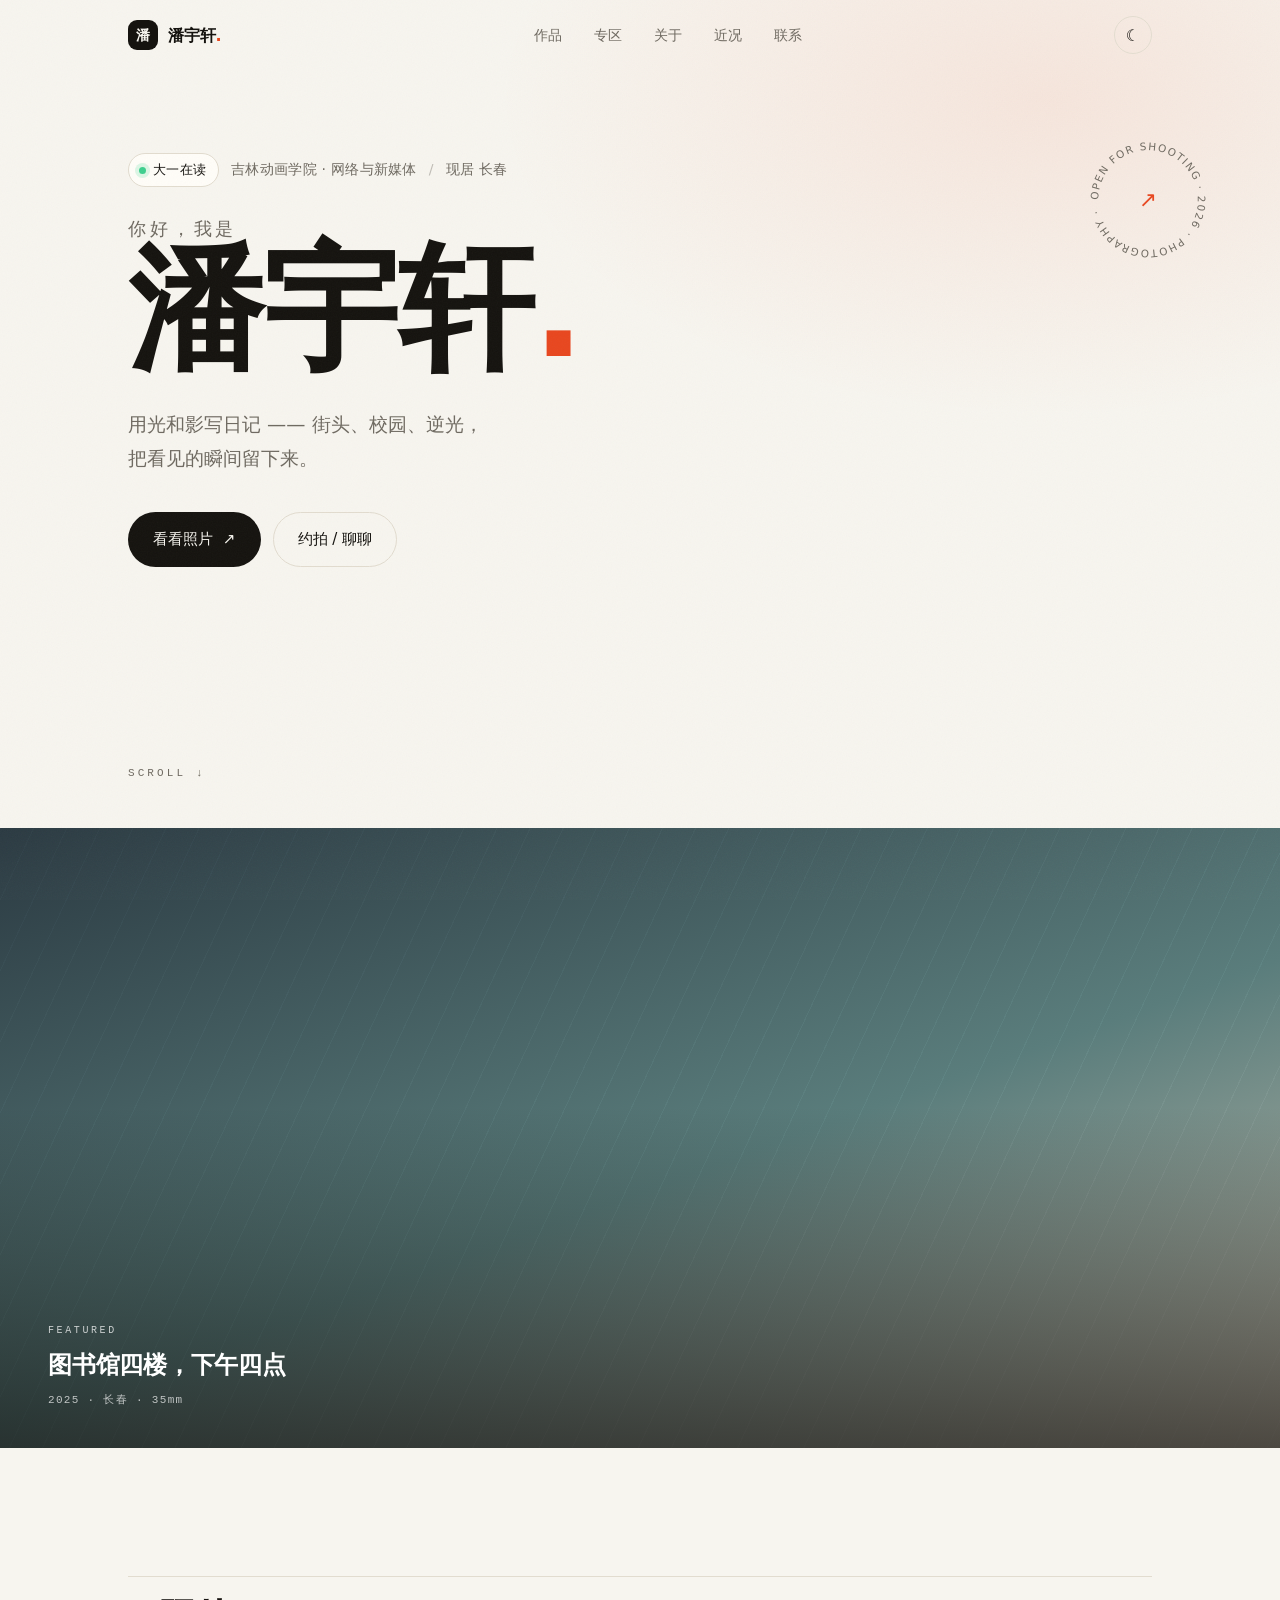
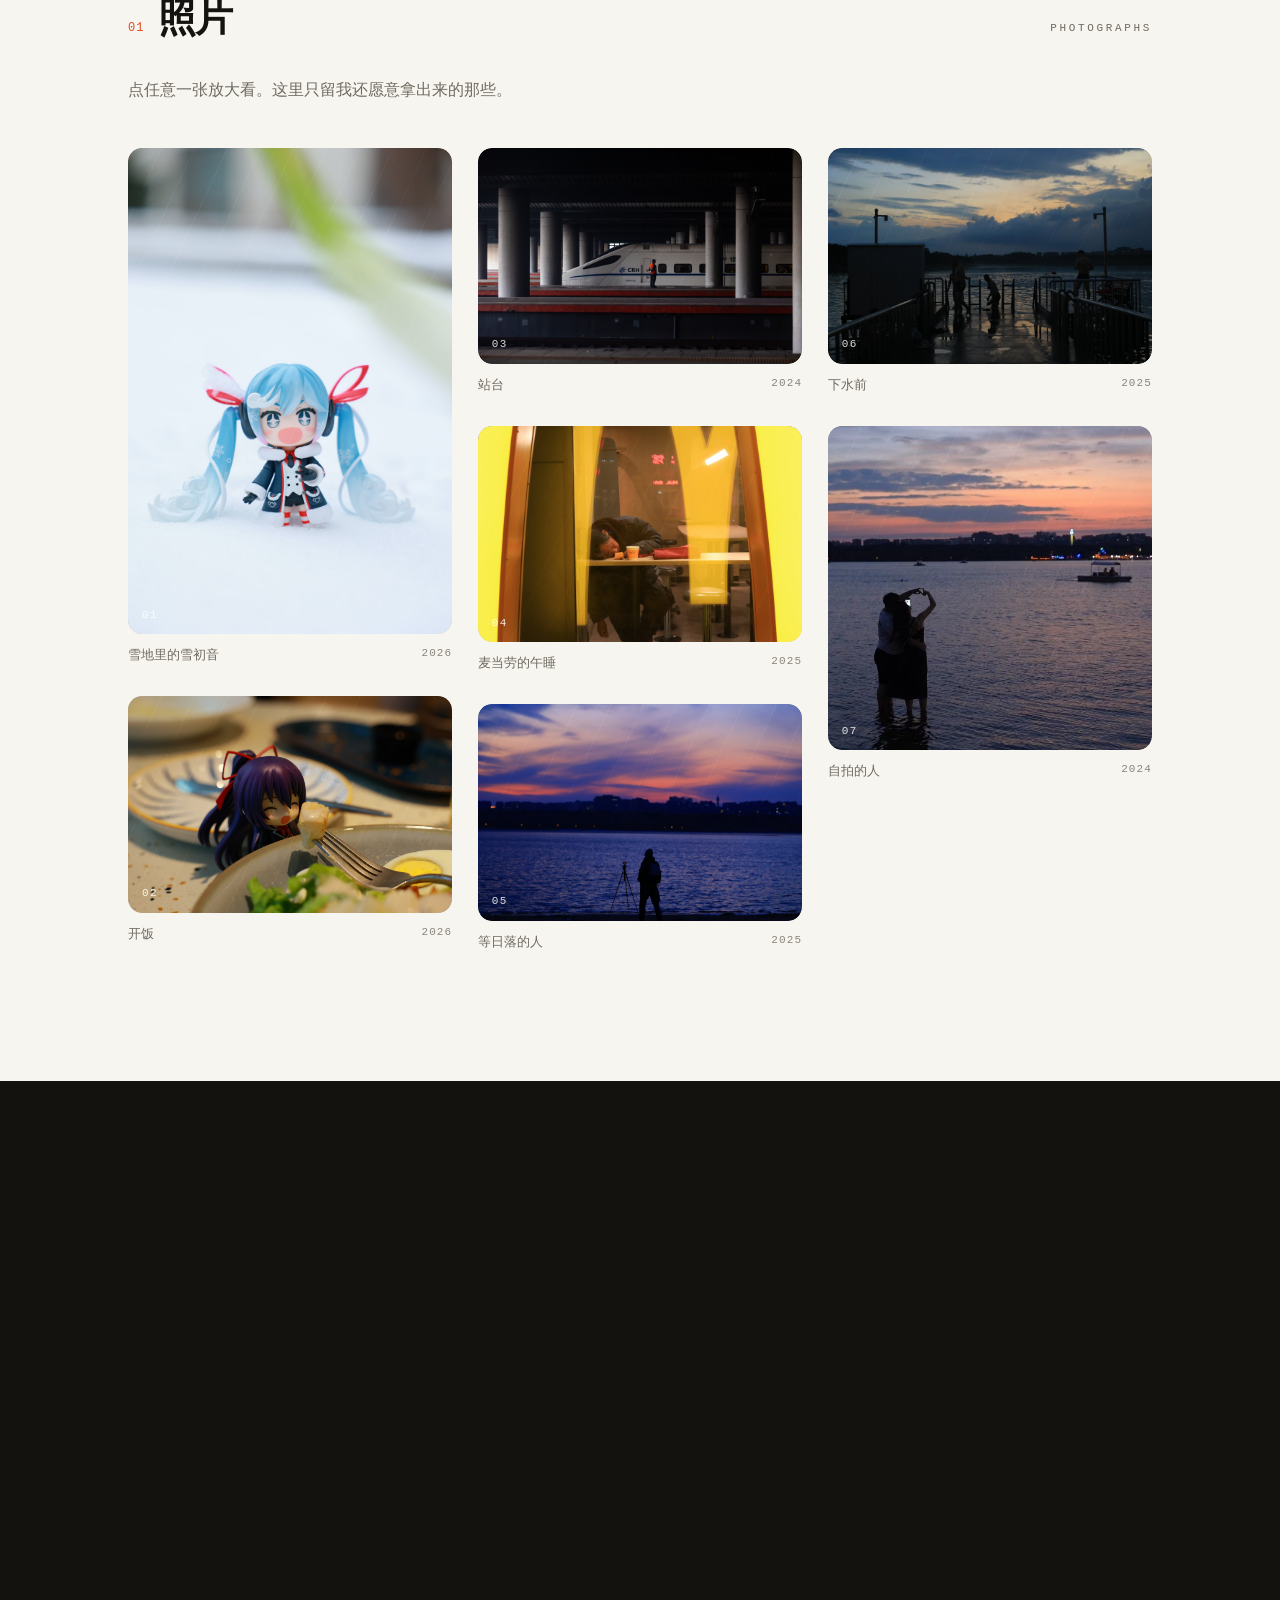
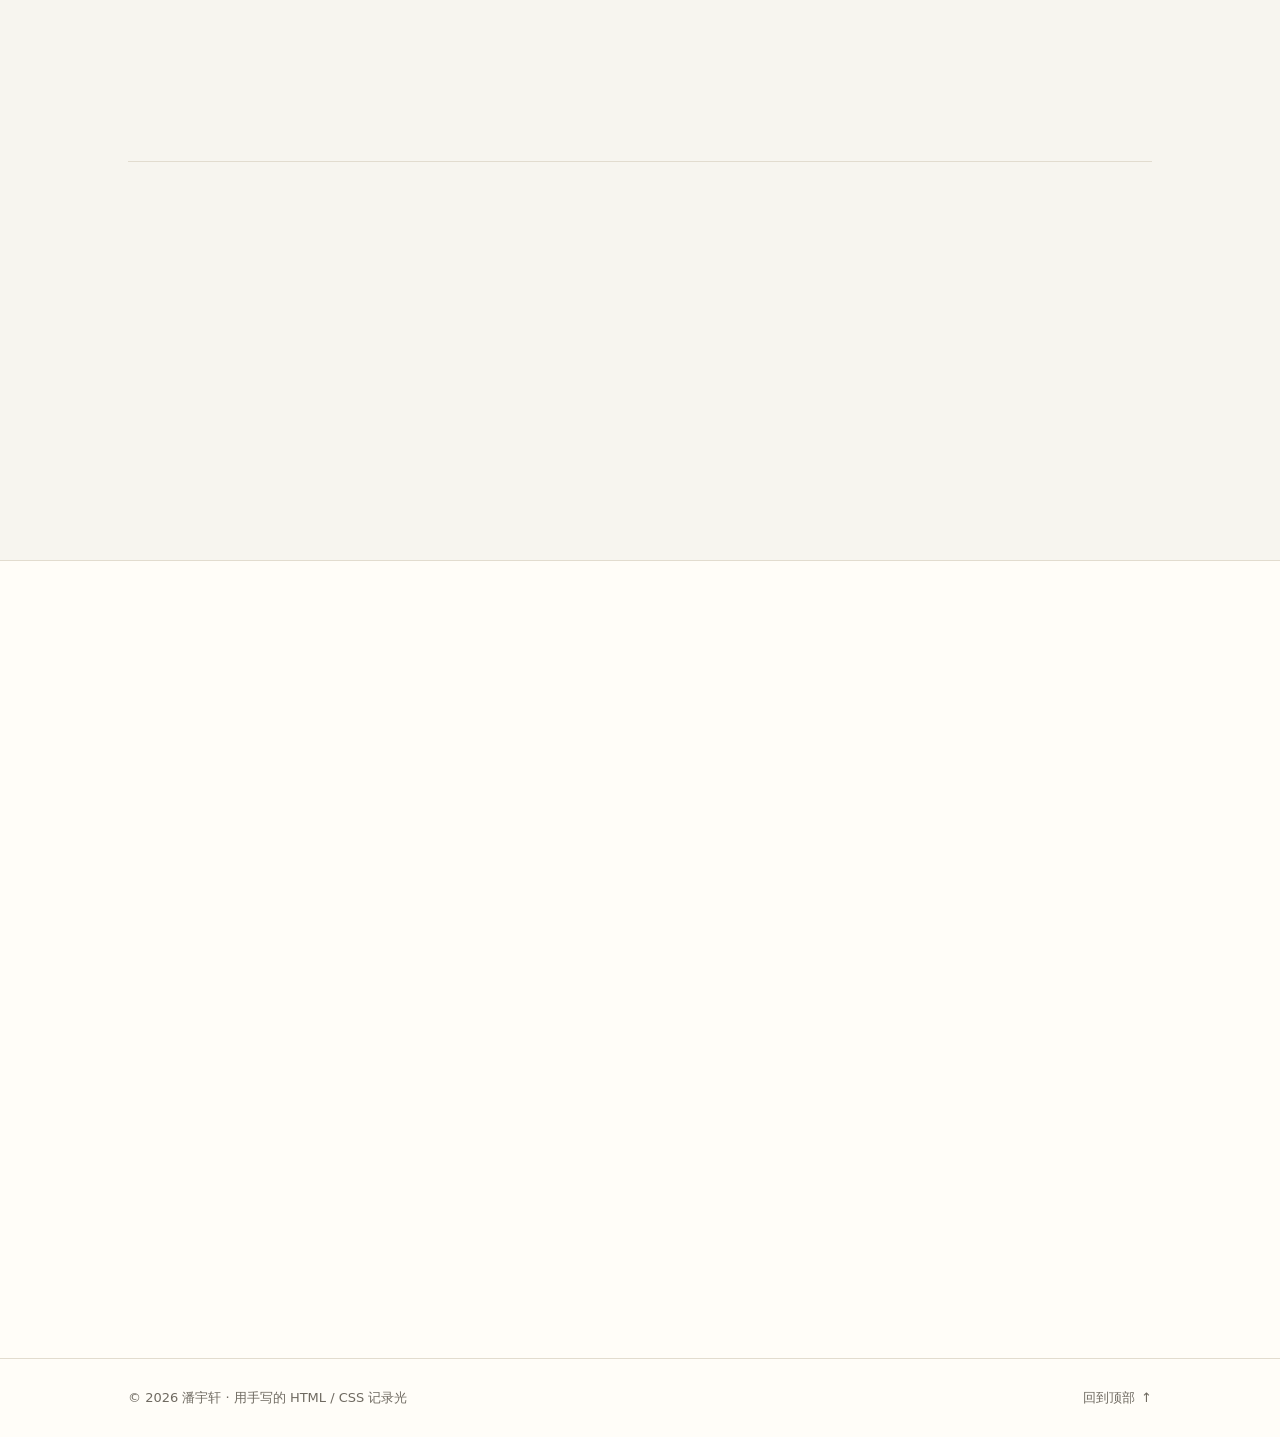
==== index.html @ 139bfb60 "Add files via upload" ====
<!DOCTYPE html>
<!--
  ══════════════════════════════════════════════════════════
   潘宇轩 · 摄影作品集
   改文字搜 ✏️；换照片看 assets/README.md 的说明。
   旧版个人主页备份在 index-v1.html，随时可以换回去。
  ══════════════════════════════════════════════════════════
-->
<html lang="zh-CN" class="no-js" data-theme="light">
<head>
  <meta charset="UTF-8" />
  <meta name="viewport" content="width=device-width, initial-scale=1.0" />

  <!-- ✏️ 1：浏览器标签上的标题 + 搜索/分享时显示的简介 -->
  <title>潘宇轩 · 摄影作品集</title>
  <meta name="description" content="潘宇轩，吉林动画学院网络与新媒体专业。喜欢在普通的地方找不普通的光，这是我的摄影作品集。" />

  <meta property="og:title" content="潘宇轩 · 摄影作品集" />
  <meta property="og:type" content="website" />
  <!-- <meta property="og:image" content="assets/photos/featured.jpg" /> -->

  <meta name="theme-color" content="#f7f5ef" />
  <link rel="icon" type="image/svg+xml" href="favicon.svg" />
  <link rel="stylesheet" href="styles.css" />

  <script>
    (function () {
      document.documentElement.classList.remove('no-js');
      document.documentElement.classList.add('js');
      try {
        var saved = localStorage.getItem('theme');
        if (saved) document.documentElement.dataset.theme = saved;
        else if (window.matchMedia('(prefers-color-scheme: dark)').matches)
          document.documentElement.dataset.theme = 'dark';
      } catch (e) {}
    })();
  </script>
</head>

<body>
  <a class="skip-link" href="#main">跳到主要内容</a>

  <!-- ══════════════ 导航 ══════════════ -->
  <header class="nav" id="nav">
    <div class="nav__inner">
      <a class="logo" href="#top" aria-label="回到顶部">
        <span class="logo__mark">潘</span>
        <span class="logo__text">潘宇轩<span class="logo__dot">.</span></span>
      </a>

      <nav class="nav__links" id="navLinks" aria-label="主导航">
        <a href="#works">作品</a>
        <a href="#zone">专区</a>
        <a href="#about">关于</a>
        <a href="#now">近况</a>
        <a href="#contact">联系</a>
      </nav>

      <div class="nav__actions">
        <button class="icon-btn" id="themeBtn" type="button" aria-label="切换深浅色模式" title="切换深浅色">
          <span id="themeIcon" aria-hidden="true">☾</span>
        </button>
        <button class="icon-btn menu-btn" id="menuBtn" type="button"
                aria-label="打开菜单" aria-expanded="false" aria-controls="navLinks">
          <span class="menu-btn__bars" aria-hidden="true"><i></i><i></i></span>
        </button>
      </div>
    </div>
  </header>

  <main id="main">
    <!-- ══════════════ 首屏 ══════════════ -->
    <section class="hero" id="top">
      <div class="wrap">
        <p class="hero__meta reveal">
          <span class="pill"><i class="pill__dot"></i>大一在读</span>
          <span>吉林动画学院 · 网络与新媒体</span>
          <span class="sep" aria-hidden="true">/</span>
          <span>现居 长春</span>
        </p>

        <h1 class="hero__title reveal">
          <span class="hero__hello">你好，我是</span>
          <span class="hero__name">潘宇轩<span class="dot">.</span></span>
        </h1>

        <!-- ✏️ 2：一句话说清你在拍什么 -->
        <p class="hero__tag reveal">
          用光和影写日记 —— 街头、校园、逆光，<br class="only-wide" />
          把看见的瞬间留下来。
        </p>

        <div class="hero__actions reveal">
          <a class="btn btn--solid" href="#works">看看照片 <span class="btn__arrow" aria-hidden="true">↗</span></a>
          <a class="btn btn--ghost" href="#contact">约拍 / 聊聊</a>
        </div>
      </div>

      <div class="hero__badge" aria-hidden="true">
        <svg viewBox="0 0 120 120" class="badge__svg">
          <defs>
            <path id="badgePath" d="M60,60 m-44,0 a44,44 0 1,1 88,0 a44,44 0 1,1 -88,0" />
          </defs>
          <text>
            <textPath href="#badgePath" startOffset="0">
              OPEN FOR SHOOTING · 2026 · PHOTOGRAPHY ·
            </textPath>
          </text>
        </svg>
        <span class="badge__center">↗</span>
      </div>

      <div class="wrap">
        <p class="hero__scroll" aria-hidden="true">SCROLL <span>↓</span></p>
      </div>
    </section>

    <!-- ══════════════ 大图 ══════════════ -->
    <figure class="featured reveal">
      <div class="ph ph--1 featured__img">
        <!-- ✏️ 3：换成你最想放大的那张照片
        <img src="assets/photos/featured.jpg" alt="图书馆四楼，下午四点" />
        -->
      </div>
      <figcaption class="featured__cap">
        <span class="featured__tag">FEATURED</span>
        <span class="featured__title">图书馆四楼，下午四点</span>
        <span class="featured__meta">2025 · 长春 · 35mm</span>
      </figcaption>
    </figure>

    <!-- ══════════════ 01 照片 ══════════════ -->
    <section class="section" id="works">
      <div class="wrap">
        <div class="section__head reveal">
          <span class="section__num">01</span>
          <h2 class="section__title">照片</h2>
          <span class="section__en" aria-hidden="true">Photographs</span>
        </div>

        <p class="section__lede reveal">
          点任意一张放大看。这里只留我还愿意拿出来的那些。
        </p>

        <!-- ✏️ 4：每张照片对应一个 <figure>。
             换真图：把图片放进 assets/photos/，取消卡片里 <img> 的注释。
             顺序可以随便调，编号自己改成 01、02… 就行。 -->
        <div class="gallery">
          <figure class="shot reveal">
            <button class="shot__btn" type="button" data-photo
                    data-caption="雪地里的雪初音 · 长春" aria-label="放大查看：雪地里的雪初音">
              <span class="ph shot__img ph--2" style="aspect-ratio: 2 / 3">
                <img src="assets/photos/01.jpg" alt="雪地里的雪初音手办" />
                <span class="shot__idx">01</span>
              </span>
            </button>
            <figcaption class="shot__cap"><span>雪地里的雪初音</span><span>2026</span></figcaption>
          </figure>

          <figure class="shot reveal">
            <button class="shot__btn" type="button" data-photo
                    data-caption="开饭 · 长春" aria-label="放大查看：开饭">
              <span class="ph shot__img ph--wide ph--3">
                <img src="assets/photos/02.jpg" alt="手办和叉子上的食物" />
                <span class="shot__idx">02</span>
              </span>
            </button>
            <figcaption class="shot__cap"><span>开饭</span><span>2026</span></figcaption>
          </figure>

          <figure class="shot reveal">
            <button class="shot__btn" type="button" data-photo
                    data-caption="站台 · 2024" aria-label="放大查看：站台">
              <span class="ph shot__img ph--wide ph--4">
                <img src="assets/photos/03.jpg" alt="高铁站台上的工作人员" />
                <span class="shot__idx">03</span>
              </span>
            </button>
            <figcaption class="shot__cap"><span>站台</span><span>2024</span></figcaption>
          </figure>

          <figure class="shot reveal">
            <button class="shot__btn" type="button" data-photo
                    data-caption="麦当劳的午睡 · 2025" aria-label="放大查看：麦当劳的午睡">
              <span class="ph shot__img ph--wide ph--5">
                <img src="assets/photos/04.jpg" alt="麦当劳里趴在桌上睡着的人" />
                <span class="shot__idx">04</span>
              </span>
            </button>
            <figcaption class="shot__cap"><span>麦当劳的午睡</span><span>2025</span></figcaption>
          </figure>

          <figure class="shot reveal">
            <button class="shot__btn" type="button" data-photo
                    data-caption="等日落的人 · 2025" aria-label="放大查看：等日落的人">
              <span class="ph shot__img ph--wide ph--6">
                <img src="assets/photos/05.jpg" alt="湖边架着三脚架等日落的人" />
                <span class="shot__idx">05</span>
              </span>
            </button>
            <figcaption class="shot__cap"><span>等日落的人</span><span>2025</span></figcaption>
          </figure>

          <figure class="shot reveal">
            <button class="shot__btn" type="button" data-photo
                    data-caption="下水前 · 2025" aria-label="放大查看：下水前">
              <span class="ph shot__img ph--wide ph--7">
                <img src="assets/photos/06.jpg" alt="黄昏时分湖边码头和游泳的人" />
                <span class="shot__idx">06</span>
              </span>
            </button>
            <figcaption class="shot__cap"><span>下水前</span><span>2025</span></figcaption>
          </figure>

          <figure class="shot reveal">
            <button class="shot__btn" type="button" data-photo
                    data-caption="自拍的人 · 2024" aria-label="放大查看：自拍的人">
              <span class="ph shot__img ph--square ph--8">
                <img src="assets/photos/07.jpg" alt="黄昏湖边举着手机自拍的情侣" />
                <span class="shot__idx">07</span>
              </span>
            </button>
            <figcaption class="shot__cap"><span>自拍的人</span><span>2024</span></figcaption>
          </figure>
        </div>
      </div>
    </section>

    <!-- ══════════════ 02 专区 · 手办摄影 ══════════════ -->
    <section class="section zone" id="zone">
      <div class="wrap">
        <p class="zone__label reveal">02 · Special · 手办摄影</p>

        <!-- ✏️ 专区名字，想改就改 -->
        <h2 class="zone__title reveal">小人的日常</h2>

        <p class="zone__intro reveal">
          把盒子里的小人放进真实的世界 —— 雪地、餐桌、窗台。它们不讲话，
          但摆好位置，故事就出来了。
        </p>

        <div class="zone__meta reveal">
          <span class="zone__count">2 张 · 2025—2026 · 持续更新</span>
          <a class="zone__more" href="#" data-placeholder>看全部 <i aria-hidden="true">↗</i></a>
        </div>

        <div class="zone__strip">
          <figure class="zone__item reveal">
            <button class="shot__btn" type="button" data-photo
                    data-caption="雪地里的雪初音 · 长春" aria-label="放大查看：雪地里的雪初音">
              <span class="ph ph--2">
                <img src="assets/photos/01.jpg" alt="雪地里的雪初音手办" />
              </span>
            </button>
            <figcaption class="zone__cap"><span>雪地里的雪初音</span><span>2026</span></figcaption>
          </figure>

          <figure class="zone__item reveal">
            <button class="shot__btn" type="button" data-photo
                    data-caption="开饭 · 长春" aria-label="放大查看：开饭">
              <span class="ph ph--10">
                <img src="assets/photos/02.jpg" alt="手办和叉子上的食物" />
              </span>
            </button>
            <figcaption class="zone__cap"><span>开饭</span><span>2026</span></figcaption>
          </figure>

          <figure class="zone__item reveal">
            <div class="zone__tile">
              <span>更多照片<br />陆续补上</span>
            </div>
          </figure>
        </div>
      </div>
    </section>

    <!-- ══════════════ 03 关于 ══════════════ -->
    <section class="section" id="about">
      <div class="wrap">
        <div class="section__head reveal">
          <span class="section__num">03</span>
          <h2 class="section__title">关于</h2>
          <span class="section__en" aria-hidden="true">About</span>
        </div>

        <div class="about">
          <div class="about__text reveal">
            <!-- ✏️ 5：换成你自己的故事，越具体越好 -->
            <p class="lead">
              我是潘宇轩，吉林动画学院网络与新媒体专业的大一学生。喜欢摄影，喜欢在普通的地方找不普通的光。
            </p>
            <p>
              拍照是从手机开始的。拍得多了才发现，决定一张照片好不好的，
              往往不是设备，而是你有没有在那一刻真的看进去。
            </p>
            <p>
              现在出门基本都带着相机，一周至少拍三次。比起「好看」，
              我更在意一张照片有没有让人停下来的理由。
            </p>
            <p class="about__sign">—— 欢迎约拍，或者单纯来聊摄影 📷</p>
          </div>

          <aside class="about__card reveal">
            <!-- ✏️ 6：换成你的照片（放一张自拍或工作照）
            <img class="portrait" src="assets/photos/me.jpg" alt="潘宇轩" />
            -->
            <div class="portrait__ph" aria-hidden="true">
              <span>你的照片<br /><small>assets/photos/me.jpg</small></span>
            </div>

            <dl class="facts">
              <div><dt>学校</dt><dd>吉林动画学院</dd></div>
              <div><dt>专业</dt><dd>网络与新媒体</dd></div>
              <div><dt>常拍</dt><dd>街头 · 校园 · 人像</dd></div>
              <div><dt>设备</dt><dd>手机 + 一台旧相机</dd></div>
              <div><dt>后期</dt><dd>Lightroom · Snapseed</dd></div>
              <div><dt>在找</dt><dd>拍摄机会 / 约拍</dd></div>
            </dl>
          </aside>
        </div>
      </div>
    </section>

    <!-- ══════════════ 04 近况 ══════════════ -->
    <section class="section" id="now">
      <div class="wrap">
        <div class="section__head reveal">
          <span class="section__num">04</span>
          <h2 class="section__title">最近在做什么</h2>
          <span class="section__en" aria-hidden="true">Now</span>
        </div>

        <!-- ✏️ 7：有进展就回来更新 -->
        <ul class="now">
          <li class="now__row reveal">
            <span class="now__k">在拍</span>
            <p class="now__v">校园系列《切片》，每周至少拍 50 张，最后只留 3 张。</p>
            <span class="now__tag">进行中</span>
          </li>
          <li class="now__row reveal">
            <span class="now__k">在学</span>
            <p class="now__v">手动曝光和 Lightroom 调色，想让照片有一点自己的味道。</p>
            <span class="now__tag">进行中</span>
          </li>
          <li class="now__row reveal">
            <span class="now__k">在找</span>
            <p class="now__v">能带着相机的实习，或者校内外的拍摄机会。</p>
            <span class="now__tag now__tag--hot">开放</span>
          </li>
        </ul>
      </div>
    </section>

    <!-- ══════════════ 05 联系 ══════════════ -->
    <section class="section section--contact" id="contact">
      <div class="wrap">
        <div class="section__head reveal">
          <span class="section__num">05</span>
          <h2 class="section__title">联系</h2>
          <span class="section__en" aria-hidden="true">Contact</span>
        </div>

        <h2 class="contact__title reveal">
          想约拍、想合作，<br />或者只是想聊摄影<span class="dot">.</span>
        </h2>

        <p class="contact__lede reveal">
          都欢迎。也可以直接把你的照片发我看看。
        </p>

        <!-- ✏️ 8：主联系方式。有邮箱的话，把下面换成
             <div class="contact__mail"><a class="mail" href="mailto:你的邮箱">你的邮箱</a></div> -->
        <div class="contact__mail reveal">
          <a class="mail" href="https://space.bilibili.com/3744999361481427"
             target="_blank" rel="noopener">在 B站 私信我 <span aria-hidden="true">↗</span></a>
        </div>

        <!-- ✏️ 8b：把 href 换成你的主页链接，然后把 data-placeholder 删掉 -->
        <ul class="socials reveal">
          <!-- 抖音没有能直接跳转的公开链接，做成「点一下复制抖音号」 -->
          <li><a href="#" data-copy="43476297758" role="button" aria-label="复制抖音号 43476297758">抖音 <span class="socials__num">43476297758</span> <i aria-hidden="true">⧉</i></a></li>
          <li><a href="https://weibo.com/u/7673393681" target="_blank" rel="noopener">微博 <i aria-hidden="true">↗</i></a></li>
        </ul>
      </div>
    </section>
  </main>

  <footer class="footer">
    <div class="wrap footer__inner">
      <p>© <span id="year">2026</span> 潘宇轩 · 用手写的 HTML / CSS 记录光</p>
      <a href="#top" class="footer__top">回到顶部 <span aria-hidden="true">↑</span></a>
    </div>
  </footer>

  <!-- ══════════════ 看大图 ══════════════ -->
  <div class="lightbox" id="lightbox" role="dialog" aria-modal="true" aria-label="照片大图" hidden>
    <button class="lb__close" id="lbClose" type="button" aria-label="关闭">✕</button>
    <button class="lb__nav lb__nav--prev" id="lbPrev" type="button" aria-label="上一张">←</button>
    <figure class="lb__figure">
      <img class="lb__img" id="lbImg" alt="" hidden />
      <div class="ph lb__ph" id="lbPh" aria-hidden="true"></div>
      <figcaption class="lb__cap" id="lbCap"></figcaption>
      <span class="lb__count" id="lbCount"></span>
    </figure>
    <button class="lb__nav lb__nav--next" id="lbNext" type="button" aria-label="下一张">→</button>
  </div>

  <div class="toast" id="toast" role="status" aria-live="polite"></div>

  <script src="script.js"></script>
</body>
</html>
---- styles.css ----
/* ═══════════════════════════════════════════════════════════
   林知夏 · 个人主页样式
   ───────────────────────────────────────────────────────────
   想换配色？只看最上面的「1. 颜色变量」就行，改几个色值即可，
   下面所有地方都会自动跟着变。
   ═══════════════════════════════════════════════════════════ */

/* ───────────── 1. 颜色变量 ───────────── */
:root {
  color-scheme: light;

  --bg: #f7f5ef;          /* 页面底色（米白纸感） */
  --surface: #fffdf8;     /* 卡片底色 */
  --ink: #15130f;         /* 主要文字（近黑） */
  --muted: #6f6a61;       /* 次要文字（灰） */
  --line: #e2dccf;        /* 分隔线 */
  --accent: #e8471f;      /* 强调色（朱红），想换风格改这一个 */
  --accent-soft: #fbe6df;
  --bg-glass: rgba(247, 245, 239, 0.82);  /* 导航栏毛玻璃底色 */

  --radius: 18px;
  --radius-sm: 12px;
  --wrap: 1120px;
  --pad: clamp(20px, 5vw, 48px);

  --font-sans: "PingFang SC", "Hiragino Sans GB", "Microsoft YaHei",
    system-ui, -apple-system, "Segoe UI", Roboto, sans-serif;
  --font-mono: "SF Mono", "JetBrains Mono", Menlo, Consolas, monospace;

  --ease: cubic-bezier(0.22, 0.75, 0.2, 1);

  --nav-h: 72px;
}

/* 深色模式（点右上角的小月亮切换） */
[data-theme="dark"] {
  color-scheme: dark;

  --bg: #100f0d;
  --surface: #191713;
  --ink: #f3efe7;
  --muted: #9c958a;
  --line: #2c2922;
  --accent: #ff6a42;
  --accent-soft: #33201a;
  --bg-glass: rgba(16, 15, 13, 0.82);
}

/* ───────────── 2. 基础重置 ───────────── */
*,
*::before,
*::after {
  box-sizing: border-box;
}

html {
  scroll-behavior: smooth;
  scroll-padding-top: calc(var(--nav-h) + 16px);
  -webkit-text-size-adjust: 100%;
}

body {
  margin: 0;
  background: var(--bg);
  color: var(--ink);
  font-family: var(--font-sans);
  font-size: 16px;
  line-height: 1.7;
  overflow-x: hidden;
  -webkit-font-smoothing: antialiased;
  text-rendering: optimizeLegibility;
  transition: background-color 0.4s var(--ease), color 0.4s var(--ease);
}

/* 一点点纸张颗粒感，纯装饰 */
body::after {
  content: "";
  position: fixed;
  inset: 0;
  z-index: 1;
  pointer-events: none;
  opacity: 0.035;
  background-image: url("data:image/svg+xml,%3Csvg xmlns='http://www.w3.org/2000/svg' width='220' height='220'%3E%3Cfilter id='n'%3E%3CfeTurbulence type='fractalNoise' baseFrequency='0.8' numOctaves='4'/%3E%3C/filter%3E%3Crect width='220' height='220' filter='url(%23n)'/%3E%3C/svg%3E");
}

img {
  max-width: 100%;
  display: block;
}

a {
  color: inherit;
  text-decoration: none;
}

h1, h2, h3, p, ul, dl, dd, figure {
  margin: 0;
}

ul {
  list-style: none;
  padding: 0;
}

button {
  font: inherit;
  color: inherit;
  background: none;
  border: 0;
  cursor: pointer;
}

::selection {
  background: var(--accent);
  color: #fff;
}

:focus-visible {
  outline: 2px solid var(--accent);
  outline-offset: 3px;
  border-radius: 4px;
}

/* 跳转链接：只有键盘 Tab 时才出现 */
.skip-link {
  position: fixed;
  top: 8px;
  left: 8px;
  z-index: 999;
  padding: 10px 16px;
  border-radius: 10px;
  background: var(--ink);
  color: var(--bg);
  font-size: 0.875rem;
  transform: translateY(-160%);
  transition: transform 0.25s var(--ease);
}
.skip-link:focus-visible {
  transform: none;
}

.wrap {
  width: 100%;
  max-width: var(--wrap);
  margin-inline: auto;
  padding-inline: var(--pad);
}

/* ───────────── 3. 顶部导航 ───────────── */
.nav {
  position: fixed;
  inset: 0 0 auto 0;
  z-index: 100;
  height: var(--nav-h);
  display: flex;
  align-items: center;
  background: transparent;
  border-bottom: 1px solid transparent;
  transition: background-color 0.35s var(--ease), border-color 0.35s var(--ease),
    backdrop-filter 0.35s var(--ease);
}

/* 往下滚动后，导航栏变成毛玻璃 + 细线 */
.nav.is-scrolled {
  background: var(--bg-glass);
  -webkit-backdrop-filter: blur(14px) saturate(1.4);
  backdrop-filter: blur(14px) saturate(1.4);
  border-bottom-color: var(--line);
}

.nav__inner {
  width: 100%;
  max-width: var(--wrap);
  margin-inline: auto;
  padding-inline: var(--pad);
  display: flex;
  align-items: center;
  justify-content: space-between;
  gap: 24px;
}

.logo {
  display: inline-flex;
  align-items: center;
  gap: 10px;
  font-weight: 700;
  letter-spacing: -0.01em;
}

.logo__mark {
  width: 30px;
  height: 30px;
  display: grid;
  place-items: center;
  border-radius: 9px;
  background: var(--ink);
  color: var(--bg);
  font-size: 0.85rem;
  font-weight: 700;
  transition: background-color 0.3s var(--ease);
}
.logo:hover .logo__mark {
  background: var(--accent);
}

.logo__dot {
  color: var(--accent);
}

.nav__links {
  display: flex;
  align-items: center;
  gap: 4px;
}

.nav__links a {
  position: relative;
  padding: 8px 14px;
  border-radius: 999px;
  font-size: 0.9rem;
  color: var(--muted);
  transition: color 0.25s var(--ease), background-color 0.25s var(--ease);
}
.nav__links a:hover {
  color: var(--ink);
  background: var(--accent-soft);
}
.nav__links a.is-active {
  color: var(--ink);
  font-weight: 600;
}

.nav__actions {
  display: flex;
  align-items: center;
  gap: 8px;
}

.icon-btn {
  width: 38px;
  height: 38px;
  display: grid;
  place-items: center;
  border-radius: 50%;
  border: 1px solid var(--line);
  color: var(--ink);
  transition: border-color 0.25s var(--ease), background-color 0.25s var(--ease),
    transform 0.25s var(--ease);
}
.icon-btn:hover {
  border-color: var(--ink);
  transform: translateY(-1px);
}

.menu-btn {
  display: none;
}
.menu-btn__bars {
  display: grid;
  gap: 5px;
}
.menu-btn__bars i {
  display: block;
  width: 16px;
  height: 1.5px;
  background: currentColor;
  transition: transform 0.3s var(--ease), opacity 0.3s var(--ease);
}
.menu-btn[aria-expanded="true"] .menu-btn__bars i:first-child {
  transform: translateY(3.25px) rotate(45deg);
}
.menu-btn[aria-expanded="true"] .menu-btn__bars i:last-child {
  transform: translateY(-3.25px) rotate(-45deg);
}

/* ───────────── 4. 首屏 ───────────── */
.hero {
  position: relative;
  min-height: 92svh;
  display: flex;
  flex-direction: column;
  justify-content: space-between;
  padding-block: clamp(120px, 17vh, 180px) clamp(28px, 5vh, 56px);
  overflow: hidden;
  background: radial-gradient(
    62% 55% at 82% 12%,
    color-mix(in srgb, var(--accent) 9%, transparent),
    transparent 70%
  );
}

.hero__meta {
  display: flex;
  flex-wrap: wrap;
  align-items: center;
  gap: 12px;
  font-size: 0.875rem;
  color: var(--muted);
  letter-spacing: 0.02em;
  margin-bottom: clamp(20px, 4vh, 34px);
}

.pill {
  display: inline-flex;
  align-items: center;
  gap: 7px;
  padding: 5px 12px 5px 10px;
  border: 1px solid var(--line);
  border-radius: 999px;
  background: var(--surface);
  color: var(--ink);
  font-size: 0.8125rem;
}
.pill__dot {
  width: 7px;
  height: 7px;
  border-radius: 50%;
  background: #3ecf8e;
  box-shadow: 0 0 0 4px color-mix(in srgb, #3ecf8e 18%, transparent);
  animation: pulse 2.6s var(--ease) infinite;
}
@keyframes pulse {
  0%, 100% { box-shadow: 0 0 0 3px color-mix(in srgb, #3ecf8e 20%, transparent); }
  50% { box-shadow: 0 0 0 6px color-mix(in srgb, #3ecf8e 6%, transparent); }
}

.sep {
  opacity: 0.4;
}

.hero__title {
  display: flex;
  flex-direction: column;
  gap: 0.25em;
  letter-spacing: -0.045em;
  line-height: 0.95;
  font-weight: 700;
}

.hero__hello {
  font-size: clamp(0.95rem, 1.6vw, 1.1rem);
  font-weight: 500;
  letter-spacing: 0.22em;
  color: var(--muted);
  margin-bottom: 0.2em;
}

.hero__name {
  display: block;
  font-size: clamp(3.2rem, 12.5vw, 8.5rem);
  line-height: 0.92;
}

.hero__name .dot {
  color: var(--accent);
}

.hero__tag {
  max-width: 34em;
  margin-top: clamp(24px, 4vh, 40px);
  font-size: clamp(1rem, 1.6vw, 1.2rem);
  line-height: 1.75;
  color: var(--muted);
}

.hero__actions {
  display: flex;
  flex-wrap: wrap;
  gap: 12px;
  margin-top: clamp(28px, 4vh, 40px);
}

.btn {
  display: inline-flex;
  align-items: center;
  gap: 10px;
  padding: 14px 24px;
  border-radius: 999px;
  font-size: 0.9375rem;
  font-weight: 500;
  border: 1px solid transparent;
  transition: transform 0.3s var(--ease), background-color 0.3s var(--ease),
    color 0.3s var(--ease), border-color 0.3s var(--ease);
}
.btn:hover {
  transform: translateY(-2px);
}

.btn--solid {
  background: var(--ink);
  color: var(--bg);
}
.btn--solid:hover {
  background: var(--accent);
  color: #fff;
}

.btn--ghost {
  border-color: var(--line);
  color: var(--ink);
}
.btn--ghost:hover {
  border-color: var(--ink);
  background: var(--surface);
}

.btn__arrow {
  transition: transform 0.3s var(--ease);
}
.btn:hover .btn__arrow {
  transform: translate(3px, -3px);
}

/* 右上角旋转徽章 */
.hero__badge {
  position: absolute;
  top: 16%;
  right: clamp(12px, 5vw, 64px);
  width: clamp(104px, 12vw, 136px);
  aspect-ratio: 1;
  display: grid;
  place-items: center;
}
.badge__svg {
  position: absolute;
  inset: 0;
  width: 100%;
  height: 100%;
  animation: spin 26s linear infinite;
  fill: var(--muted);
  font-size: 9.2px;
  letter-spacing: 0.14em;
  font-family: var(--font-sans);
}
@keyframes spin {
  to { transform: rotate(360deg); }
}
.badge__center {
  font-size: 1.35rem;
  color: var(--accent);
}

.hero__scroll {
  margin-top: clamp(32px, 6vh, 56px);
  font-family: var(--font-mono);
  font-size: 0.6875rem;
  letter-spacing: 0.28em;
  color: var(--muted);
  display: flex;
  align-items: center;
  gap: 10px;
}
.hero__scroll span {
  animation: bob 2.4s var(--ease) infinite;
}
@keyframes bob {
  0%, 100% { transform: translateY(0); }
  50% { transform: translateY(4px); }
}

/* ───────────── 5. 关键词滚动条 ───────────── */
.marquee {
  overflow: hidden;
  border-block: 1px solid var(--line);
  padding-block: clamp(14px, 2vw, 22px);
  background: var(--surface);
  user-select: none;
}

.marquee__track {
  display: flex;
  width: max-content;
  animation: marquee 32s linear infinite;
}
.marquee:hover .marquee__track {
  animation-play-state: paused;
}

.marquee__group {
  display: flex;
  align-items: center;
  gap: clamp(18px, 2.6vw, 34px);
  padding-right: clamp(18px, 2.6vw, 34px);
  font-size: clamp(0.95rem, 1.7vw, 1.25rem);
  font-weight: 600;
  letter-spacing: 0.02em;
  white-space: nowrap;
}
.marquee__group i {
  color: var(--accent);
  font-style: normal;
  font-size: 0.8em;
}

@keyframes marquee {
  to { transform: translateX(-50%); }
}

/* ───────────── 6. 通用区块 ───────────── */
.section {
  padding-block: clamp(64px, 10vw, 132px);
}

.section__head {
  display: flex;
  align-items: baseline;
  gap: 14px;
  padding-top: 18px;
  border-top: 1px solid var(--line);
  margin-bottom: clamp(28px, 5vw, 48px);
}

.section__num {
  font-family: var(--font-mono);
  font-size: 0.75rem;
  color: var(--accent);
  letter-spacing: 0.08em;
}

.section__title {
  font-size: clamp(1.5rem, 3.4vw, 2.4rem);
  font-weight: 700;
  letter-spacing: -0.03em;
  line-height: 1.2;
  text-wrap: balance;
}

.section__en {
  margin-left: auto;
  font-family: var(--font-mono);
  font-size: 0.6875rem;
  letter-spacing: 0.24em;
  text-transform: uppercase;
  color: var(--muted);
}

.section__lede {
  max-width: 40em;
  margin-top: -12px;
  margin-bottom: clamp(28px, 4vw, 44px);
  color: var(--muted);
  font-size: 0.9875rem;
}

/* ───────────── 7. 关于 ───────────── */
.about {
  display: grid;
  grid-template-columns: minmax(0, 1.55fr) minmax(0, 1fr);
  gap: clamp(32px, 6vw, 80px);
  align-items: start;
}

.about__text p {
  color: var(--muted);
  margin-bottom: 1.15em;
}
.about__text p:last-child {
  margin-bottom: 0;
}

.about__text .lead {
  font-size: clamp(1.15rem, 2.1vw, 1.55rem);
  line-height: 1.6;
  color: var(--ink);
  font-weight: 500;
  letter-spacing: -0.015em;
  margin-bottom: 0.9em;
}

.about__sign {
  margin-top: 1.4em !important;
  font-size: 0.9375rem;
  color: var(--ink) !important;
}

.about__card {
  position: sticky;
  top: calc(var(--nav-h) + 32px);
  background: var(--surface);
  border: 1px solid var(--line);
  border-radius: var(--radius);
  padding: 14px;
}

.portrait__ph,
.portrait {
  width: 100%;
  aspect-ratio: 4 / 5;
  border-radius: calc(var(--radius) - 6px);
  object-fit: cover;
}

.portrait__ph {
  display: grid;
  place-items: center;
  text-align: center;
  background:
    repeating-linear-gradient(
      -45deg,
      transparent 0 10px,
      color-mix(in srgb, var(--line) 55%, transparent) 10px 11px
    ),
    var(--bg);
  border: 1px dashed var(--line);
  color: var(--muted);
  font-size: 0.875rem;
  line-height: 1.9;
}
.portrait__ph small {
  font-family: var(--font-mono);
  font-size: 0.6875rem;
  opacity: 0.75;
}

.facts {
  padding: 16px 6px 6px;
  display: grid;
  gap: 2px;
}
.facts > div {
  display: flex;
  justify-content: space-between;
  align-items: baseline;
  gap: 16px;
  padding: 9px 0;
  border-bottom: 1px dashed var(--line);
  font-size: 0.875rem;
}
.facts > div:last-child {
  border-bottom: 0;
}
.facts dt {
  color: var(--muted);
  flex: none;
}
.facts dd {
  text-align: right;
  font-weight: 500;
}

/* ───────────── 8. 技能 ───────────── */
.skills {
  display: grid;
  grid-template-columns: repeat(3, minmax(0, 1fr));
  gap: clamp(16px, 2.4vw, 28px);
}

.skill-card {
  background: var(--surface);
  border: 1px solid var(--line);
  border-radius: var(--radius);
  padding: clamp(20px, 2.6vw, 28px);
  transition: border-color 0.3s var(--ease), transform 0.3s var(--ease);
}
.skill-card:hover {
  border-color: var(--ink);
  transform: translateY(-3px);
}

.skill-card h3 {
  font-size: 0.75rem;
  font-weight: 600;
  letter-spacing: 0.18em;
  color: var(--accent);
  margin-bottom: 16px;
}

.skill-card li {
  display: flex;
  justify-content: space-between;
  align-items: center;
  gap: 12px;
  padding: 10px 0;
  border-bottom: 1px solid var(--line);
  font-size: 0.9375rem;
}
.skill-card li:last-child {
  border-bottom: 0;
  padding-bottom: 0;
}

.lv {
  flex: none;
  font-size: 0.6875rem;
  font-style: normal;
  letter-spacing: 0.04em;
  padding: 3px 9px;
  border-radius: 999px;
  border: 1px solid var(--line);
  color: var(--muted);
}
.lv--3 {
  background: var(--ink);
  border-color: var(--ink);
  color: var(--bg);
}
.lv--2 {
  background: var(--accent-soft);
  border-color: transparent;
  color: var(--accent);
}
.lv--1 {
  border-style: dashed;
}

/* ───────────── 9. 作品 ───────────── */
.works {
  display: grid;
  grid-template-columns: repeat(2, minmax(0, 1fr));
  gap: clamp(16px, 2.6vw, 32px);
}

.card__link {
  display: block;
  height: 100%;
  background: var(--surface);
  border: 1px solid var(--line);
  border-radius: var(--radius);
  overflow: hidden;
  transition: transform 0.4s var(--ease), border-color 0.3s var(--ease),
    box-shadow 0.4s var(--ease);
}
.card__link:hover {
  transform: translateY(-6px);
  border-color: color-mix(in srgb, var(--ink) 40%, var(--line));
  box-shadow: 0 24px 48px -32px color-mix(in srgb, var(--ink) 45%, transparent);
}

.card__cover {
  position: relative;
  aspect-ratio: 16 / 10;
  overflow: hidden;
  isolation: isolate;
}
.card__cover img {
  width: 100%;
  height: 100%;
  object-fit: cover;
  transition: transform 0.7s var(--ease);
}
.card__link:hover .card__cover img {
  transform: scale(1.05);
}

/* 没有图片时，用渐变色块顶上 */
.card__cover::before {
  content: "";
  position: absolute;
  inset: 0;
  z-index: -2;
  background: var(--cover, linear-gradient(135deg, #e8471f, #ff9a62));
}
.card__cover::after {
  content: "";
  position: absolute;
  inset: 0;
  z-index: -1;
  opacity: 0.5;
  background-image: repeating-linear-gradient(
    115deg,
    rgba(255, 255, 255, 0.12) 0 1px,
    transparent 1px 26px
  );
  mix-blend-mode: overlay;
}

.card__cover--1 { --cover: linear-gradient(135deg, #e8471f 0%, #ffa06b 100%); }
.card__cover--2 { --cover: linear-gradient(135deg, #0f3d3e 0%, #2a9d8f 100%); }
.card__cover--3 { --cover: linear-gradient(135deg, #3d2c8d 0%, #a58bdd 100%); }
.card__cover--4 { --cover: linear-gradient(135deg, #1c1b18 0%, #6f6a61 100%); }

.card__idx {
  position: absolute;
  left: clamp(16px, 2vw, 24px);
  bottom: clamp(6px, 1vw, 12px);
  font-size: clamp(3.2rem, 7vw, 5.2rem);
  font-weight: 800;
  line-height: 1;
  letter-spacing: -0.05em;
  color: rgba(255, 255, 255, 0.9);
}

.card__body {
  padding: clamp(18px, 2.4vw, 26px);
}

.card__meta {
  display: flex;
  justify-content: space-between;
  gap: 12px;
  font-family: var(--font-mono);
  font-size: 0.6875rem;
  letter-spacing: 0.16em;
  text-transform: uppercase;
  color: var(--muted);
  margin-bottom: 10px;
}

.card__title {
  font-size: clamp(1.0625rem, 1.6vw, 1.25rem);
  font-weight: 600;
  letter-spacing: -0.015em;
  margin-bottom: 8px;
}

.card__desc {
  font-size: 0.9rem;
  color: var(--muted);
  line-height: 1.75;
  margin-bottom: 16px;
}

.card__more {
  display: inline-flex;
  align-items: center;
  gap: 6px;
  font-size: 0.8125rem;
  font-weight: 500;
  color: var(--accent);
}
.card__more i {
  font-style: normal;
  transition: transform 0.3s var(--ease);
}
.card__link:hover .card__more i {
  transform: translate(3px, -3px);
}

/* ───────────── 10. 近况 ───────────── */
.now {
  border-top: 1px solid var(--line);
}

.now__row {
  display: grid;
  grid-template-columns: 96px minmax(0, 1fr) auto;
  align-items: center;
  gap: clamp(16px, 3vw, 32px);
  padding: clamp(20px, 3vw, 30px) 4px;
  border-bottom: 1px solid var(--line);
  transition: padding-left 0.35s var(--ease), background-color 0.35s var(--ease);
}
.now__row:hover {
  padding-left: 16px;
  background: color-mix(in srgb, var(--surface) 80%, transparent);
}

.now__k {
  font-size: 0.75rem;
  letter-spacing: 0.2em;
  color: var(--accent);
  font-weight: 600;
}

.now__v {
  color: var(--ink);
  font-size: clamp(0.9375rem, 1.5vw, 1.0625rem);
  line-height: 1.7;
}

.now__tag {
  flex: none;
  font-size: 0.6875rem;
  letter-spacing: 0.06em;
  padding: 4px 11px;
  border-radius: 999px;
  border: 1px solid var(--line);
  color: var(--muted);
}
.now__tag--hot {
  border-color: transparent;
  background: var(--accent);
  color: #fff;
}

/* ───────────── 11. 联系 ───────────── */
.section--contact {
  background: var(--surface);
  border-top: 1px solid var(--line);
}

.contact__title {
  font-size: clamp(2rem, 6.2vw, 4.4rem);
  font-weight: 700;
  line-height: 1.12;
  letter-spacing: -0.04em;
  margin-bottom: clamp(20px, 3vw, 32px);
  text-wrap: balance;
}
.contact__title .dot {
  color: var(--accent);
}

.contact__lede {
  color: var(--muted);
  margin-bottom: clamp(28px, 4vw, 40px);
}

.contact__mail {
  display: flex;
  flex-wrap: wrap;
  align-items: center;
  gap: 14px;
  padding-bottom: clamp(24px, 4vw, 36px);
  border-bottom: 1px solid var(--line);
}

.mail {
  font-size: clamp(1.125rem, 3.6vw, 2rem);
  font-weight: 600;
  letter-spacing: -0.02em;
  background-image: linear-gradient(var(--accent), var(--accent));
  background-repeat: no-repeat;
  background-size: 0% 2px;
  background-position: 0 100%;
  transition: background-size 0.4s var(--ease), color 0.3s var(--ease);
  word-break: break-all;
}
.mail:hover {
  color: var(--accent);
  background-size: 100% 2px;
}

.copy-btn {
  display: inline-flex;
  align-items: center;
  gap: 8px;
  padding: 8px 16px;
  border-radius: 999px;
  border: 1px solid var(--line);
  font-size: 0.8125rem;
  color: var(--muted);
  transition: border-color 0.25s var(--ease), color 0.25s var(--ease),
    background-color 0.25s var(--ease);
}
.copy-btn:hover {
  border-color: var(--ink);
  color: var(--ink);
}
.copy-btn.is-done {
  border-color: #3ecf8e;
  color: #22a06b;
  background: color-mix(in srgb, #3ecf8e 10%, transparent);
}

.socials {
  display: flex;
  flex-wrap: wrap;
  gap: 10px;
  margin-top: clamp(24px, 3.4vw, 36px);
}
.socials a {
  display: inline-flex;
  align-items: center;
  gap: 8px;
  padding: 9px 16px;
  border-radius: 999px;
  border: 1px solid var(--line);
  background: var(--bg);
  font-size: 0.875rem;
  transition: transform 0.3s var(--ease), border-color 0.3s var(--ease),
    background-color 0.3s var(--ease), color 0.3s var(--ease);
}
.socials a i {
  font-style: normal;
  font-size: 0.8em;
  opacity: 0.6;
  transition: transform 0.3s var(--ease);
}
.socials a:hover {
  transform: translateY(-2px);
  border-color: var(--ink);
  background: var(--ink);
  color: var(--bg);
}
.socials a:hover i {
  transform: translate(2px, -2px);
  opacity: 1;
}

/* ───────────── 12. 页脚 ───────────── */
.footer {
  border-top: 1px solid var(--line);
  background: var(--surface);
  padding-block: 28px;
}
.footer__inner {
  display: flex;
  flex-wrap: wrap;
  align-items: center;
  justify-content: space-between;
  gap: 12px;
  font-size: 0.8125rem;
  color: var(--muted);
}
.footer__top {
  display: inline-flex;
  align-items: center;
  gap: 6px;
  transition: color 0.25s var(--ease);
}
.footer__top:hover {
  color: var(--accent);
}

/* ───────────── 13. 提示条 ───────────── */
.toast {
  position: fixed;
  left: 50%;
  bottom: 28px;
  z-index: 200;
  max-width: calc(100vw - 40px);
  padding: 12px 20px;
  border-radius: 999px;
  background: var(--ink);
  color: var(--bg);
  font-size: 0.8125rem;
  box-shadow: 0 18px 40px -20px rgba(0, 0, 0, 0.55);
  opacity: 0;
  pointer-events: none;
  transform: translate(-50%, 16px);
  transition: opacity 0.35s var(--ease), transform 0.35s var(--ease);
}
.toast.is-show {
  opacity: 1;
  transform: translate(-50%, 0);
}

/* ───────────── 14. 进场动画 ───────────── */
/* 只有 JS 正常运行时才隐藏内容——
   万一脚本被拦、浏览器太老，文字依然是看得见的，不会白屏。 */
.reveal {
  transition: opacity 0.75s var(--ease), transform 0.75s var(--ease);
}
.js .reveal:not(.is-in) {
  opacity: 0;
  transform: translateY(22px);
}
.js .reveal.is-in {
  opacity: 1;
  transform: none;
}

/* ───────────── 15. 响应式 ───────────── */
@media (max-width: 960px) {
  .about {
    grid-template-columns: 1fr;
  }
  .about__card {
    position: static;
    max-width: 460px;
  }
  .skills {
    grid-template-columns: 1fr;
  }
  .hero__badge {
    display: none;
  }
}

@media (max-width: 760px) {
  :root {
    --nav-h: 64px;
  }

  .menu-btn {
    display: grid;
  }

  .nav__links {
    position: absolute;
    top: calc(var(--nav-h) + 8px);
    left: var(--pad);
    right: var(--pad);
    flex-direction: column;
    align-items: stretch;
    gap: 2px;
    padding: 10px;
    border-radius: var(--radius);
    background: var(--surface);
    border: 1px solid var(--line);
    box-shadow: 0 24px 50px -30px rgba(0, 0, 0, 0.4);
    opacity: 0;
    visibility: hidden;
    transform: translateY(-8px);
    transition: opacity 0.28s var(--ease), transform 0.28s var(--ease),
      visibility 0.28s;
  }
  .nav__links.is-open {
    opacity: 1;
    visibility: visible;
    transform: none;
  }
  .nav__links a {
    padding: 12px 14px;
    border-radius: 10px;
    font-size: 0.9375rem;
  }

  .hero {
    min-height: auto;
    padding-bottom: 64px;
  }
  .hero__scroll {
    display: none;
  }
  .only-wide {
    display: none;
  }

  .works {
    grid-template-columns: 1fr;
  }

  .now__row {
    grid-template-columns: 1fr auto;
    grid-template-areas:
      "k tag"
      "v v";
    gap: 6px 16px;
    align-items: center;
  }
  .now__k { grid-area: k; }
  .now__v { grid-area: v; }
  .now__tag { grid-area: tag; }
  .now__row:hover {
    padding-left: 4px;
  }

  .section__en {
    display: none;
  }

  /* 手机上信息行会换行，斜杠留着会单独挂在行尾，不好看 */
  .hero__meta .sep {
    display: none;
  }
}

@media (max-width: 420px) {
  .hero__meta {
    font-size: 0.8125rem;
    gap: 8px;
  }
  .btn {
    padding: 12px 20px;
    font-size: 0.875rem;
  }
}

/* ───────────── 16. 尊重「减少动态效果」设置 ───────────── */
@media (prefers-reduced-motion: reduce) {
  html {
    scroll-behavior: auto;
  }
  *,
  *::before,
  *::after {
    animation-duration: 0.001ms !important;
    animation-iteration-count: 1 !important;
    transition-duration: 0.001ms !important;
  }
  .reveal {
    opacity: 1;
    transform: none;
  }
}

/* ═══════════════════════════════════════════════════════════
   17. 摄影版新增：照片块、大图、系列、灯箱
   ═══════════════════════════════════════════════════════════ */

/* 照片块：没有真图时用胶片感的渐变色占位 */
.ph {
  position: relative;
  display: block;
  overflow: hidden;
  isolation: isolate;
  background: var(--cover, linear-gradient(135deg, #2b3a42, #5a7d7c));
}
.ph::after {
  content: "";
  position: absolute;
  inset: 0;
  z-index: 1;
  pointer-events: none;
  opacity: 0.4;
  background-image: repeating-linear-gradient(
    115deg,
    rgba(255, 255, 255, 0.14) 0 1px,
    transparent 1px 30px
  );
  mix-blend-mode: overlay;
}
.ph img {
  position: absolute;
  inset: 0;
  width: 100%;
  height: 100%;
  object-fit: cover;
  transition: transform 0.9s var(--ease);
}
.ph[hidden] { display: none; }

.ph--1 { --cover: linear-gradient(160deg, #2b3a42 0%, #5a7d7c 55%, #c9c1b0 100%); }
.ph--2 { --cover: linear-gradient(150deg, #3a2d2a 0%, #8c5a3c 60%, #d9a066 100%); }
.ph--3 { --cover: linear-gradient(200deg, #1f2a44 0%, #3e5c8a 55%, #a3b6d0 100%); }
.ph--4 { --cover: linear-gradient(140deg, #33352c 0%, #6b7a4f 55%, #c2c39a 100%); }
.ph--5 { --cover: linear-gradient(170deg, #402a3a 0%, #7d5470 55%, #c8a9b8 100%); }
.ph--6 { --cover: linear-gradient(155deg, #243038 0%, #4b6b78 60%, #a9c3c9 100%); }
.ph--7 { --cover: linear-gradient(165deg, #3c2f24 0%, #8a6a45 55%, #d6b98c 100%); }
.ph--8 { --cover: linear-gradient(145deg, #2a2a33 0%, #57576b 60%, #a7a7b8 100%); }
.ph--9 { --cover: linear-gradient(150deg, #23303a 0%, #446a5f 60%, #9fb8a8 100%); }
.ph--10 { --cover: linear-gradient(160deg, #3b2a2a 0%, #8a4a45 60%, #d09a86 100%); }
.ph--11 { --cover: linear-gradient(140deg, #2b3340 0%, #5a7391 60%, #b7c6d6 100%); }
.ph--12 { --cover: linear-gradient(170deg, #2e2b25 0%, #6f6450 60%, #cfc2a8 100%); }

/* 大图 */
.featured {
  position: relative;
  margin: 0;
  overflow: hidden;
}
.featured__img {
  height: clamp(300px, 50vw, 620px);
  aspect-ratio: auto;
}
.featured__img::before {
  content: "";
  position: absolute;
  inset: auto 0 0 0;
  height: 55%;
  z-index: 2;
  pointer-events: none;
  background: linear-gradient(transparent, rgba(12, 10, 8, 0.66));
}
.featured__cap {
  position: absolute;
  left: var(--pad);
  bottom: clamp(18px, 3.4vw, 38px);
  z-index: 3;
  display: flex;
  flex-direction: column;
  gap: 6px;
  max-width: min(90%, 640px);
  color: #fff;
}
.featured__tag {
  font-family: var(--font-mono);
  font-size: 0.625rem;
  letter-spacing: 0.26em;
  opacity: 0.75;
}
.featured__title {
  font-size: clamp(1.05rem, 2.2vw, 1.5rem);
  font-weight: 600;
  letter-spacing: -0.01em;
}
.featured__meta {
  font-family: var(--font-mono);
  font-size: 0.6875rem;
  letter-spacing: 0.12em;
  opacity: 0.7;
}

/* 照片墙（瀑布流） */
.gallery {
  column-count: 3;
  column-gap: clamp(14px, 2vw, 26px);
}
.shot {
  break-inside: avoid;
  -webkit-column-break-inside: avoid;
  margin: 0 0 clamp(14px, 2.4vw, 30px);
}
.shot__btn {
  display: block;
  width: 100%;
  padding: 0;
  border-radius: 14px;
  overflow: hidden;
  position: relative;
  cursor: zoom-in;
  background: none;
}
.shot__btn::after {
  content: "";
  position: absolute;
  inset: 0;
  border-radius: 14px;
  background: rgba(0, 0, 0, 0.2);
  opacity: 0;
  pointer-events: none;
  transition: opacity 0.4s var(--ease);
}
.shot__btn:hover::after { opacity: 1; }

.shot__img {
  width: 100%;
  border-radius: 14px;
}
.ph--tall { aspect-ratio: 3 / 4; }
.ph--wide { aspect-ratio: 3 / 2; }
.ph--square { aspect-ratio: 1 / 1; }

.shot__btn:hover .shot__img img { transform: scale(1.045); }

.shot__idx {
  position: absolute;
  left: 14px;
  bottom: 10px;
  z-index: 2;
  font-family: var(--font-mono);
  font-size: 0.6875rem;
  letter-spacing: 0.12em;
  color: rgba(255, 255, 255, 0.85);
}

.shot__cap {
  display: flex;
  justify-content: space-between;
  gap: 12px;
  margin-top: 10px;
  font-size: 0.8125rem;
  color: var(--muted);
}
.shot__cap span:last-child {
  font-family: var(--font-mono);
  font-size: 0.6875rem;
  letter-spacing: 0.1em;
  opacity: 0.8;
}

/* 系列 */
.series {
  display: grid;
  grid-template-columns: repeat(3, minmax(0, 1fr));
  gap: clamp(16px, 2.4vw, 28px);
}
.series__link {
  display: block;
  height: 100%;
  background: var(--surface);
  border: 1px solid var(--line);
  border-radius: var(--radius);
  overflow: hidden;
  transition: transform 0.4s var(--ease), border-color 0.3s var(--ease);
}
.series__link:hover {
  transform: translateY(-5px);
  border-color: color-mix(in srgb, var(--ink) 35%, var(--line));
}
.series__cover {
  width: 100%;
  aspect-ratio: 4 / 3;
}
.series__body { padding: clamp(16px, 2vw, 22px); }
.series__meta {
  display: flex;
  justify-content: space-between;
  font-family: var(--font-mono);
  font-size: 0.6875rem;
  letter-spacing: 0.14em;
  text-transform: uppercase;
  color: var(--muted);
  margin-bottom: 8px;
}
.series__title {
  font-size: 1.0625rem;
  font-weight: 600;
  margin-bottom: 6px;
}
.series__desc {
  font-size: 0.875rem;
  line-height: 1.65;
  color: var(--muted);
}

/* 灯箱（点开看大图） */
body.is-locked { overflow: hidden; }

.lightbox {
  position: fixed;
  inset: 0;
  z-index: 300;
  display: grid;
  grid-template-columns: auto minmax(0, 1fr) auto;
  align-items: center;
  gap: clamp(8px, 2vw, 24px);
  padding: clamp(16px, 4vw, 48px);
  background: rgba(12, 10, 8, 0.94);
  -webkit-backdrop-filter: blur(8px);
  backdrop-filter: blur(8px);
  opacity: 0;
  visibility: hidden;
  transition: opacity 0.3s var(--ease), visibility 0.3s;
}
.lightbox.is-open {
  opacity: 1;
  visibility: visible;
}
.lightbox[hidden] { display: none; }

.lb__figure {
  margin: 0;
  display: flex;
  flex-direction: column;
  align-items: center;
  gap: 14px;
  min-width: 0;
  max-height: 100%;
}
.lb__img {
  max-width: 100%;
  max-height: 74vh;
  width: auto;
  border-radius: 12px;
  box-shadow: 0 40px 80px -40px rgba(0, 0, 0, 0.9);
}
.lb__ph {
  width: min(78vw, 860px);
  aspect-ratio: 3 / 2;
  border-radius: 12px;
  box-shadow: 0 40px 80px -40px rgba(0, 0, 0, 0.9);
}
.lb__cap {
  color: #f3efe7;
  font-size: 0.9375rem;
  text-align: center;
}
.lb__count {
  font-family: var(--font-mono);
  font-size: 0.6875rem;
  letter-spacing: 0.18em;
  color: rgba(243, 239, 231, 0.55);
}

.lb__nav {
  width: 46px;
  height: 46px;
  border-radius: 50%;
  border: 1px solid rgba(255, 255, 255, 0.22);
  color: #fff;
  display: grid;
  place-items: center;
  font-size: 1rem;
  transition: background-color 0.25s var(--ease), border-color 0.25s var(--ease);
}
.lb__nav:hover {
  background: rgba(255, 255, 255, 0.12);
  border-color: rgba(255, 255, 255, 0.5);
}
.lb__close {
  position: absolute;
  top: clamp(12px, 3vw, 28px);
  right: clamp(12px, 3vw, 28px);
  z-index: 2;
  width: 42px;
  height: 42px;
  border-radius: 50%;
  border: 1px solid rgba(255, 255, 255, 0.22);
  color: #fff;
  display: grid;
  place-items: center;
  font-size: 0.875rem;
}
.lb__close:hover { background: rgba(255, 255, 255, 0.12); }

@media (max-width: 960px) {
  .series { grid-template-columns: 1fr; }
  .series__cover { aspect-ratio: 16 / 9; }
}

@media (max-width: 760px) {
  .gallery { column-count: 2; }
  .lightbox {
    grid-template-columns: 1fr;
    padding-top: 78px;
    padding-bottom: 92px;
  }
  .lb__nav {
    position: absolute;
    bottom: 24px;
  }
  .lb__nav--prev { left: calc(50% - 70px); }
  .lb__nav--next { right: calc(50% - 70px); }
  .lb__ph { width: min(88vw, 520px); }
}

@media (max-width: 430px) {
  .gallery { column-count: 1; }
}

/* ───────────── 18. 微调 ───────────── */
/* 灯箱底色再压深一点，别透出底下的标题 */
.lightbox { background: rgba(9, 8, 6, 0.975); }

/* 手机上让大图占满更多高度 */
@media (max-width: 760px) {
  .lb__ph {
    width: auto;
    height: min(58vh, 460px);
    max-width: 92vw;
  }
}

/* ═══════════════════════════════════════════════════════════
   19. 专区：手办摄影（暗房版式）
   ═══════════════════════════════════════════════════════════ */
.zone {
  background: #14120f;
  color: #f4efe6;
  padding-block: clamp(64px, 9vw, 124px);
}

.zone__label {
  display: inline-flex;
  align-items: center;
  gap: 12px;
  font-family: var(--font-mono);
  font-size: 0.6875rem;
  letter-spacing: 0.2em;
  text-transform: uppercase;
  color: var(--accent);
  margin-bottom: clamp(18px, 3vw, 30px);
}
.zone__label::before {
  content: "";
  width: 28px;
  height: 1px;
  background: currentColor;
}

.zone__title {
  font-size: clamp(2.2rem, 6.4vw, 4.4rem);
  font-weight: 700;
  letter-spacing: -0.045em;
  line-height: 1.02;
  margin-bottom: clamp(16px, 2.4vw, 26px);
  text-wrap: balance;
}

.zone__intro {
  max-width: 33em;
  color: rgba(244, 239, 230, 0.62);
  font-size: clamp(0.95rem, 1.4vw, 1.05rem);
  line-height: 1.85;
  margin-bottom: clamp(22px, 3vw, 34px);
}

.zone__meta {
  display: flex;
  flex-wrap: wrap;
  align-items: center;
  justify-content: space-between;
  gap: 16px;
  padding-bottom: clamp(24px, 3.4vw, 34px);
  border-bottom: 1px solid rgba(244, 239, 230, 0.16);
}

.zone__count {
  font-family: var(--font-mono);
  font-size: 0.6875rem;
  letter-spacing: 0.16em;
  color: rgba(244, 239, 230, 0.48);
}

.zone__more {
  display: inline-flex;
  align-items: center;
  gap: 8px;
  padding-bottom: 3px;
  font-size: 0.9375rem;
  color: #f4efe6;
  border-bottom: 1px solid rgba(244, 239, 230, 0.3);
  transition: color 0.3s var(--ease), border-color 0.3s var(--ease);
}
.zone__more:hover {
  color: var(--accent);
  border-color: var(--accent);
}
.zone__more i {
  font-style: normal;
  transition: transform 0.3s var(--ease);
}
.zone__more:hover i {
  transform: translate(3px, -3px);
}

.zone__strip {
  display: grid;
  grid-template-columns: repeat(3, minmax(0, 1fr));
  gap: clamp(12px, 2vw, 24px);
  margin-top: clamp(26px, 3.6vw, 40px);
}

.zone__item { margin: 0; }

.zone__item .shot__btn,
.zone__item .ph {
  height: clamp(200px, 24vw, 330px);
  aspect-ratio: auto;
}
.zone__item .shot__btn,
.zone__item .shot__btn::after,
.zone__item .ph {
  border-radius: 14px;
}
.zone__item .shot__btn:hover .ph img { transform: scale(1.045); }

.zone__cap {
  display: flex;
  justify-content: space-between;
  gap: 10px;
  margin-top: 10px;
  font-size: 0.8125rem;
  color: rgba(244, 239, 230, 0.6);
}
.zone__cap span:last-child {
  font-family: var(--font-mono);
  font-size: 0.6875rem;
  letter-spacing: 0.1em;
  opacity: 0.8;
}

.zone__tile {
  height: clamp(200px, 24vw, 330px);
  display: grid;
  place-items: center;
  text-align: center;
  border: 1px dashed rgba(244, 239, 230, 0.22);
  border-radius: 14px;
  color: rgba(244, 239, 230, 0.42);
  font-size: 0.8125rem;
  line-height: 1.9;
  letter-spacing: 0.04em;
}

/* 手机上变成可以左右滑的胶片条 */
@media (max-width: 760px) {
  .zone__strip {
    display: flex;
    gap: 12px;
    overflow-x: auto;
    scroll-snap-type: x mandatory;
    padding-bottom: 6px;
    -webkit-overflow-scrolling: touch;
    scrollbar-width: none;
  }
  .zone__strip::-webkit-scrollbar { display: none; }
  .zone__item {
    flex: 0 0 74%;
    scroll-snap-align: start;
  }
  .zone__item .shot__btn,
  .zone__item .ph,
  .zone__tile {
    height: 300px;
  }
}

/* 社交按钮里的抖音号 */
.socials__num {
  font-family: var(--font-mono);
  font-size: 0.8em;
  letter-spacing: 0.04em;
  opacity: 0.6;
}
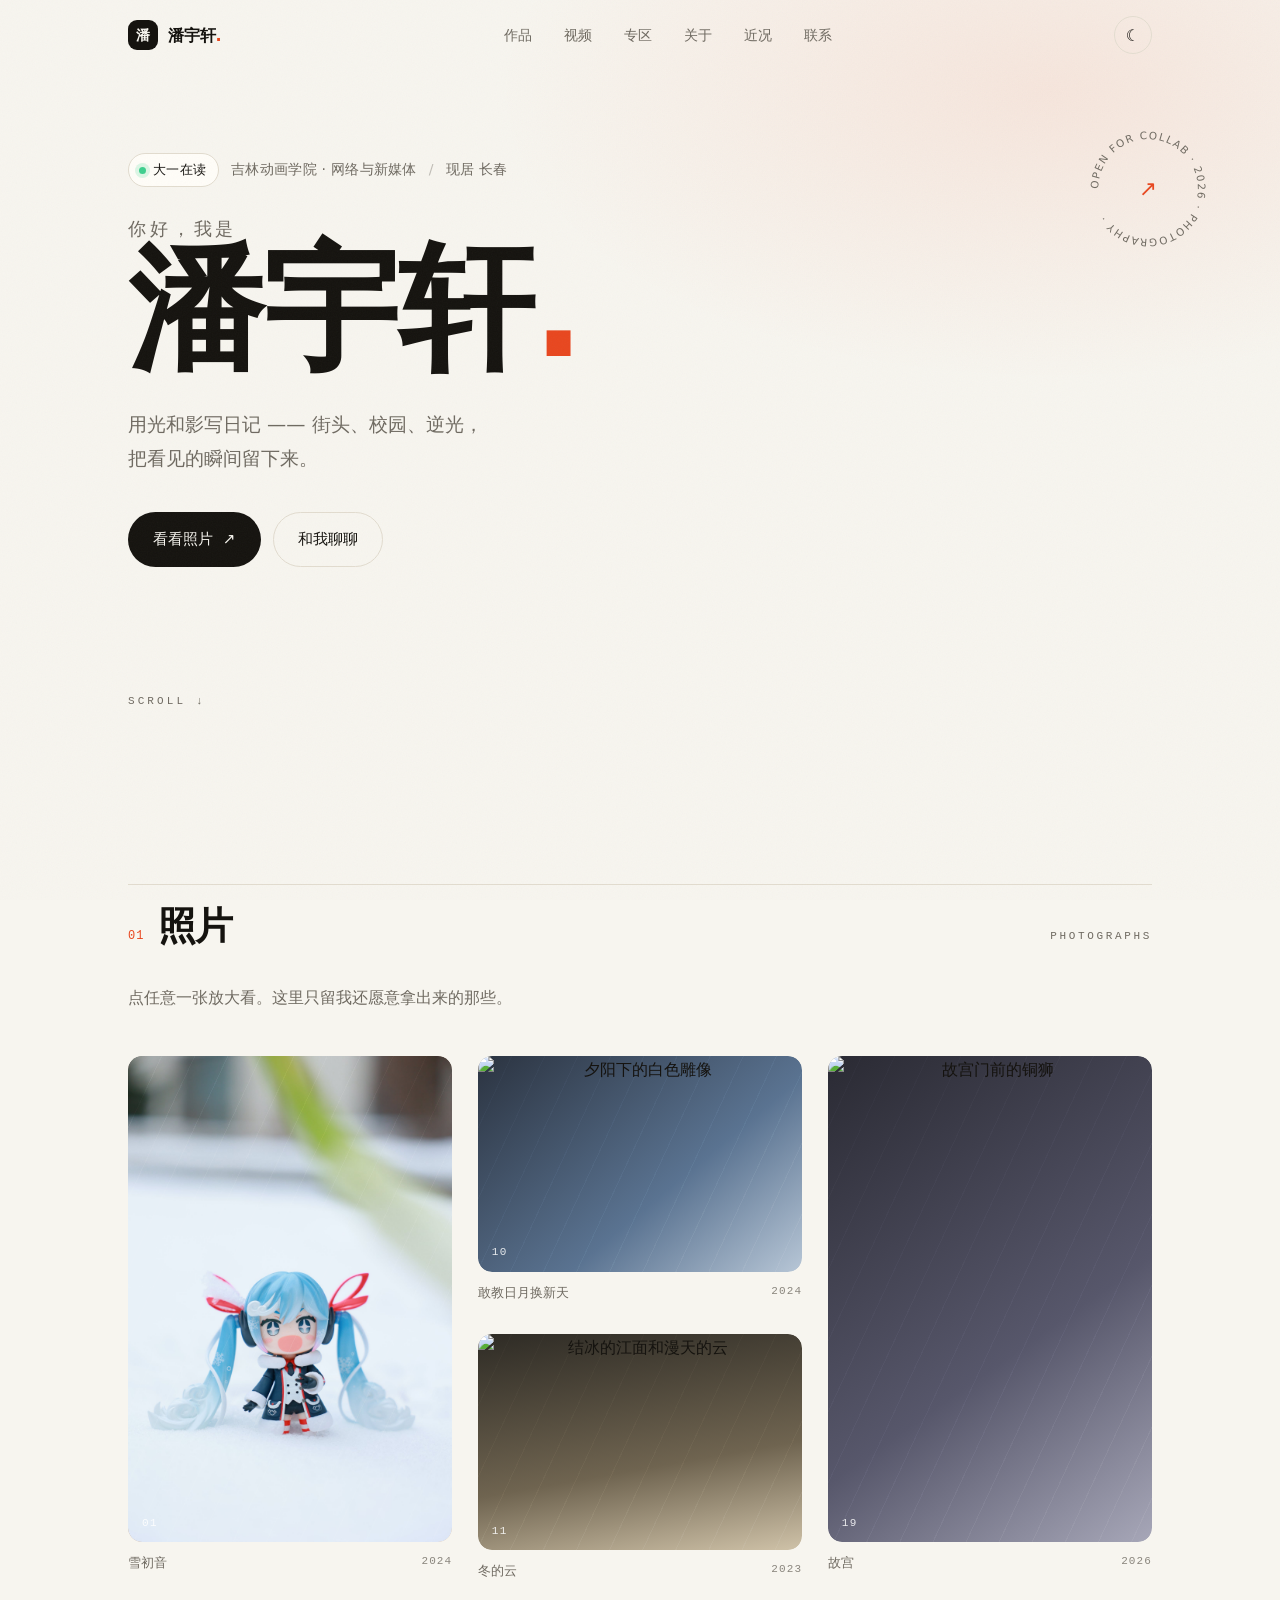
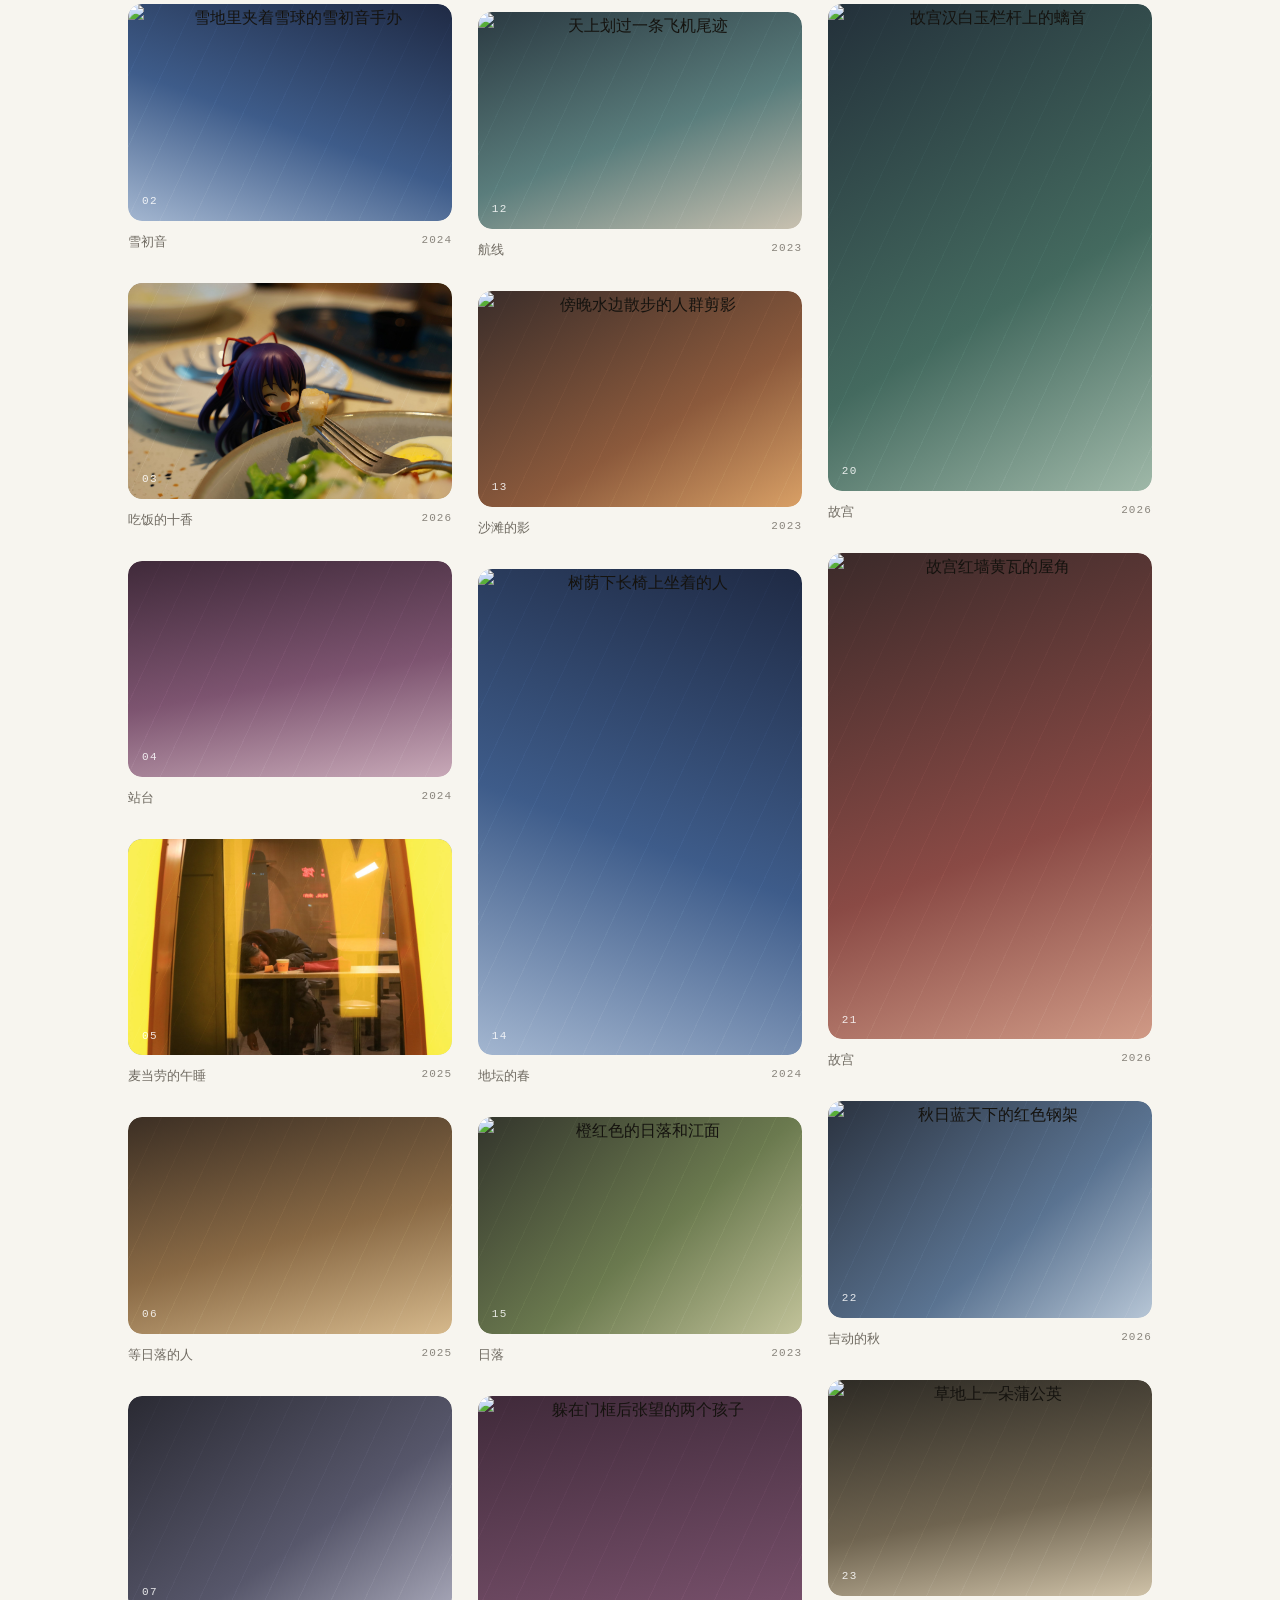
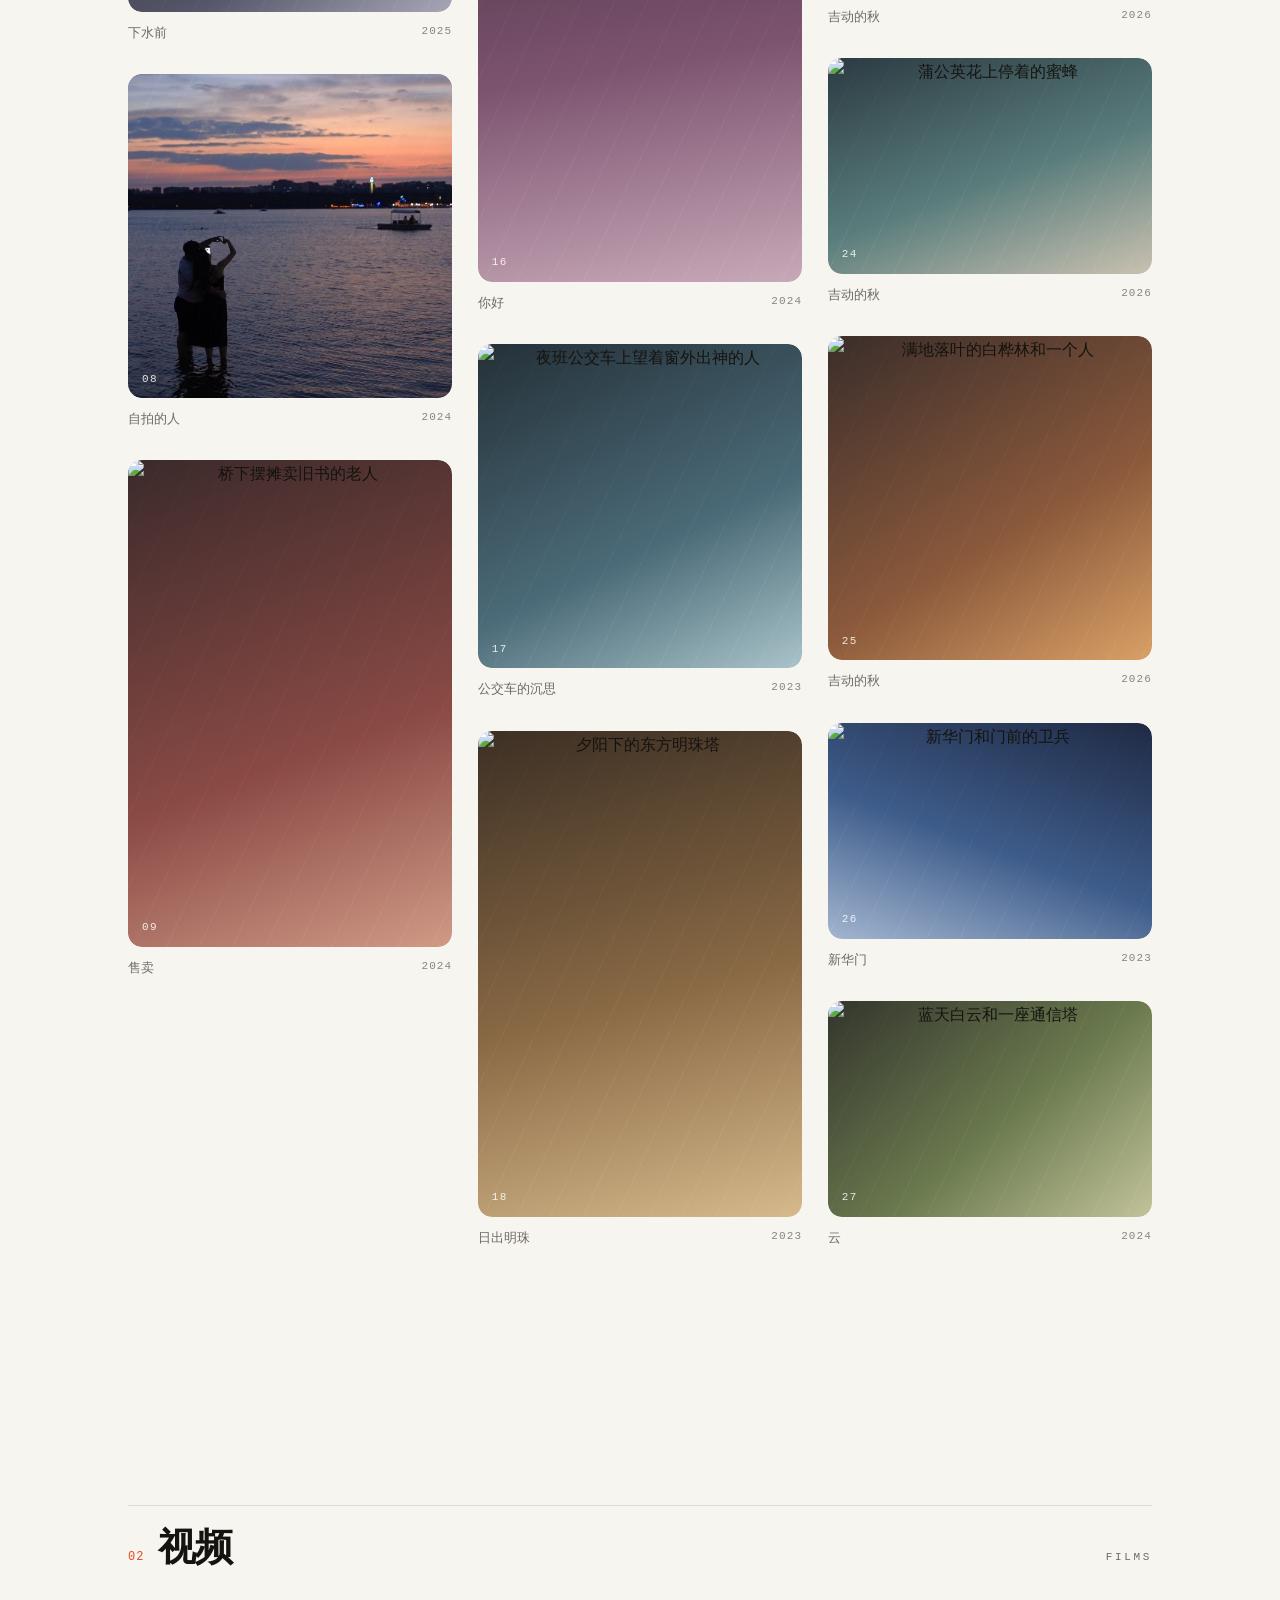
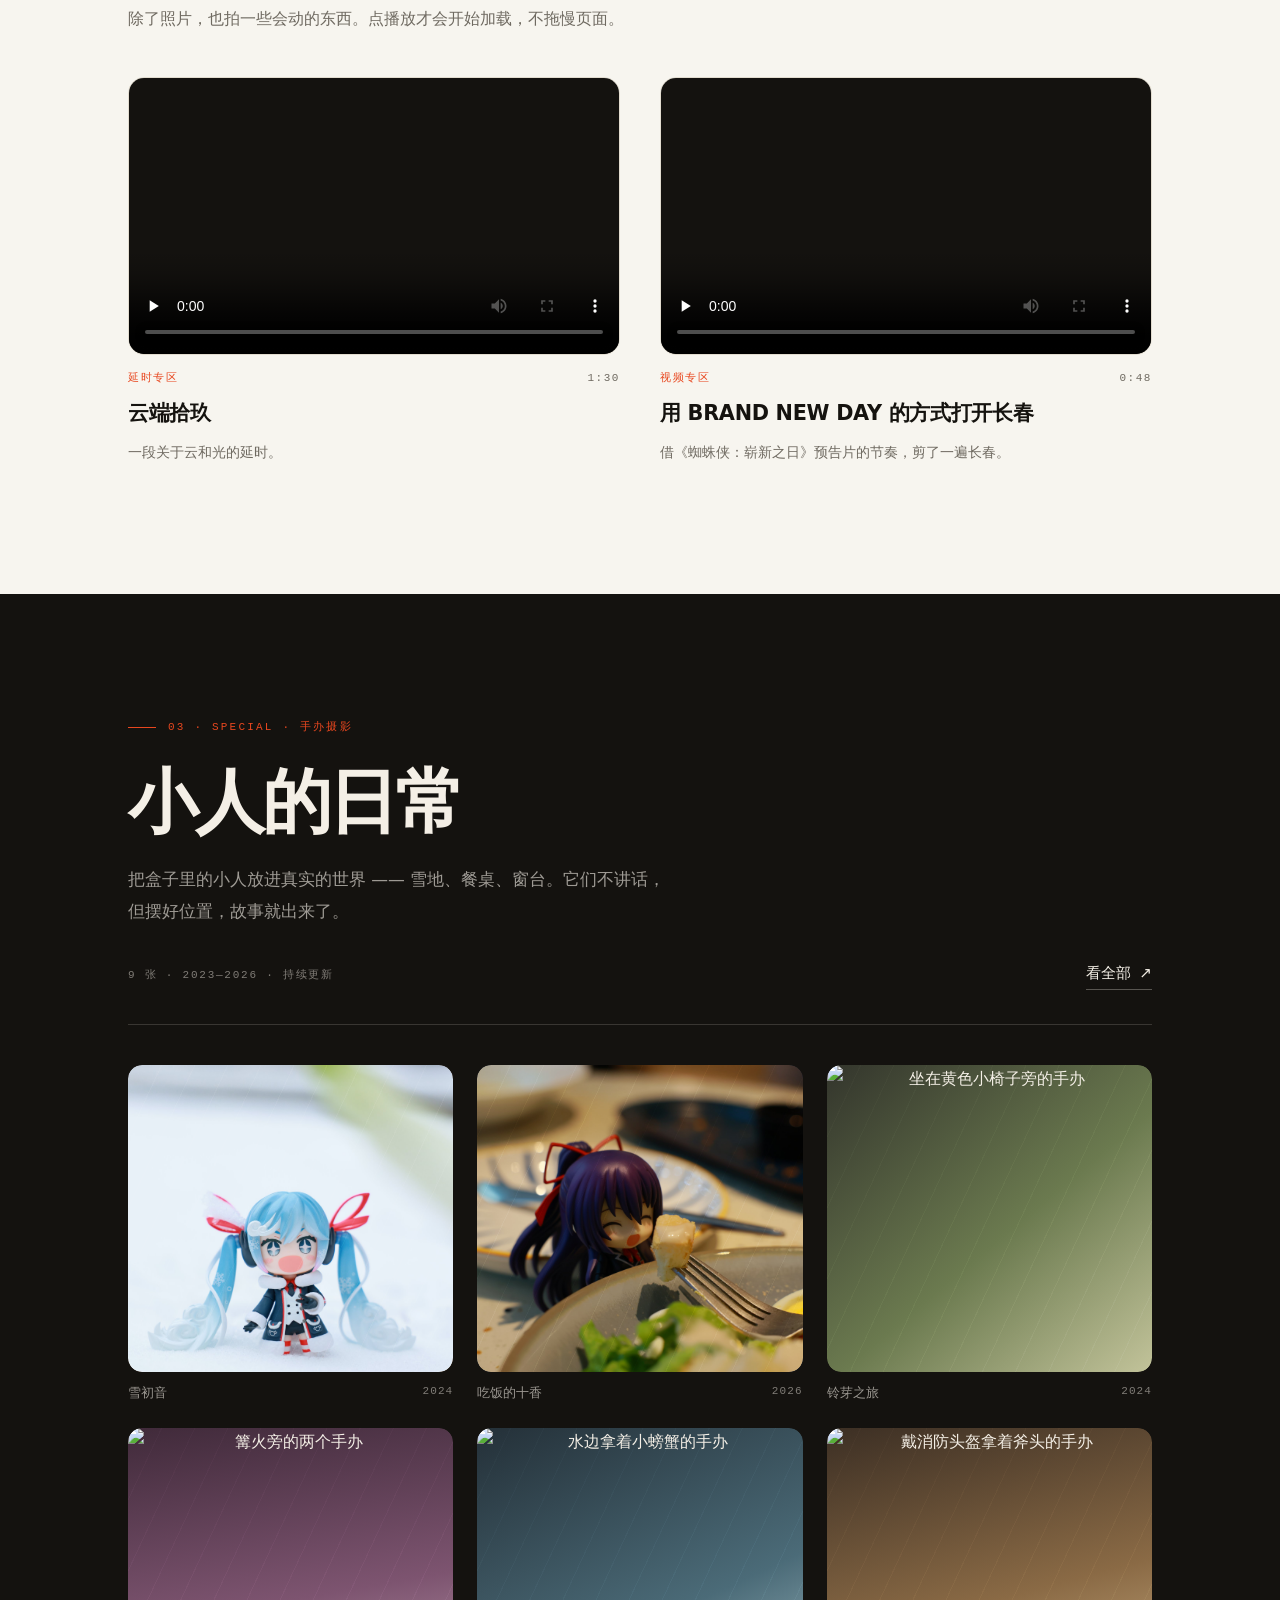
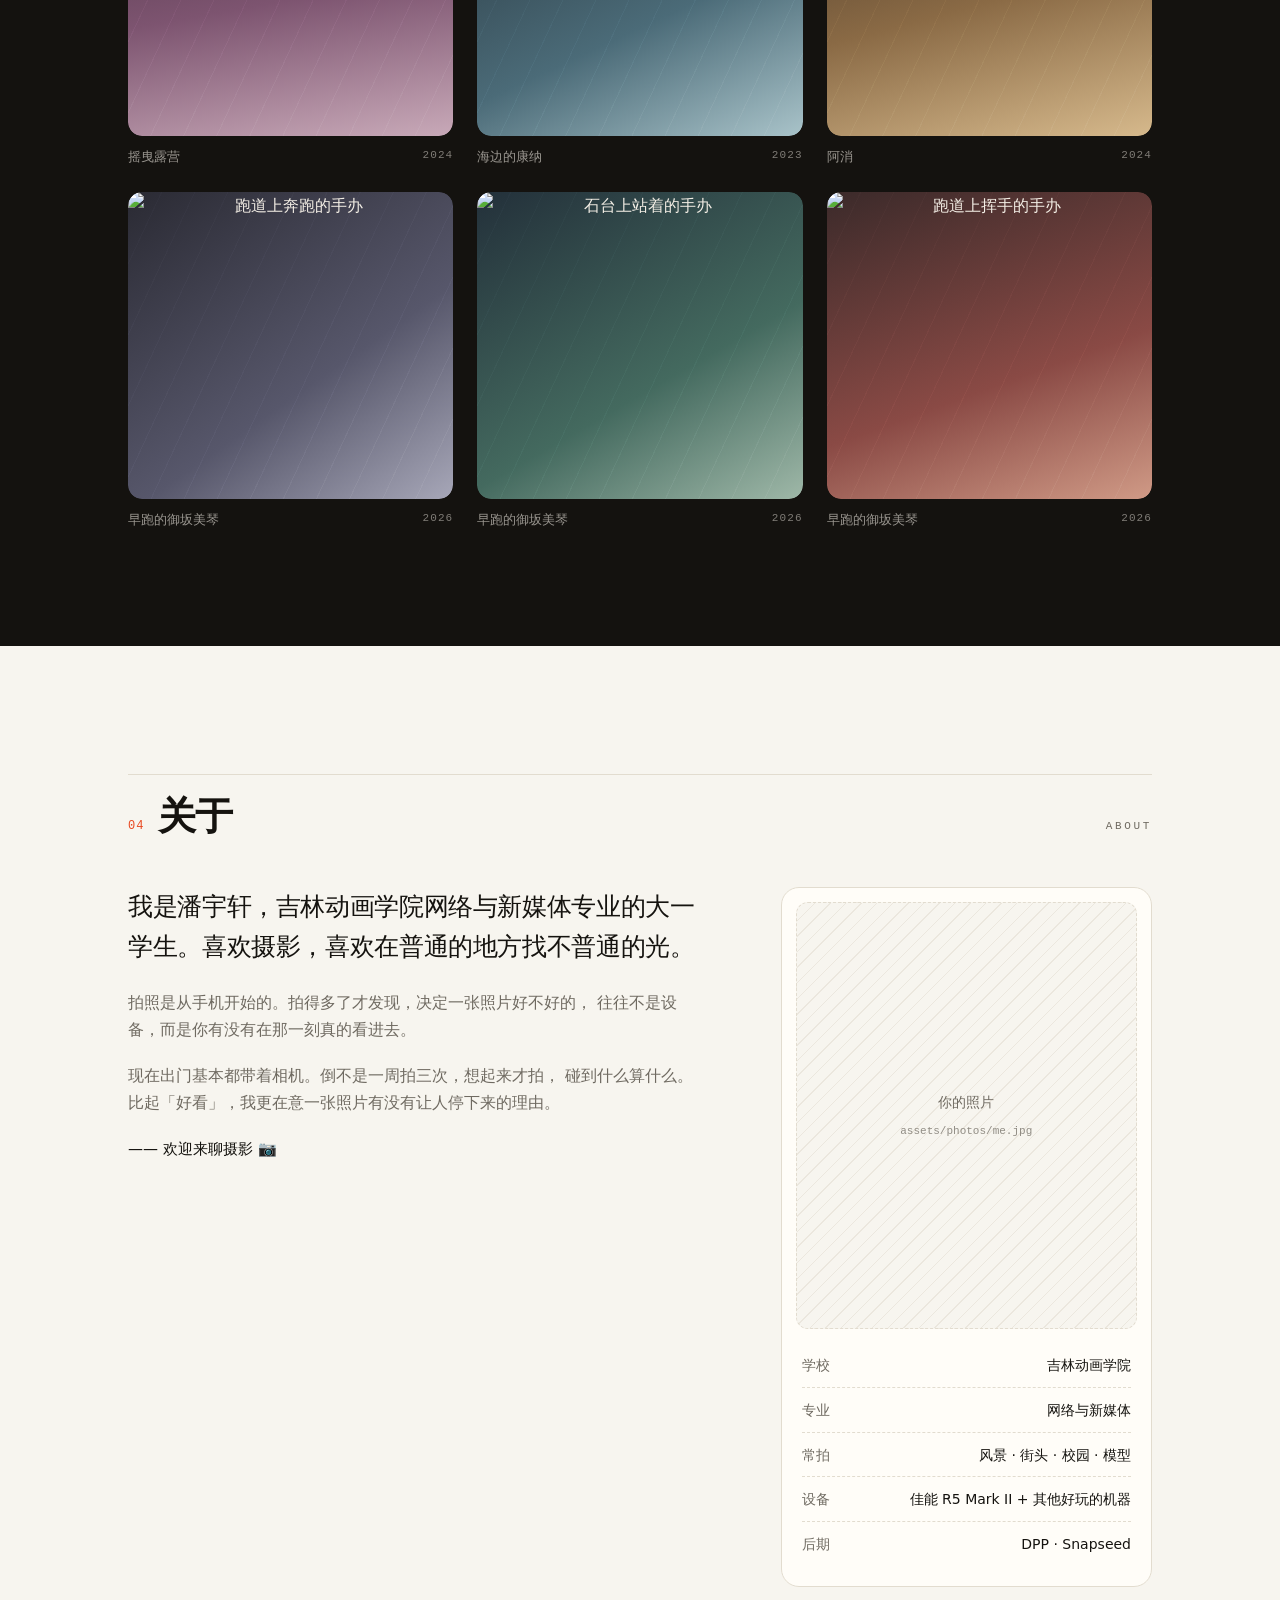
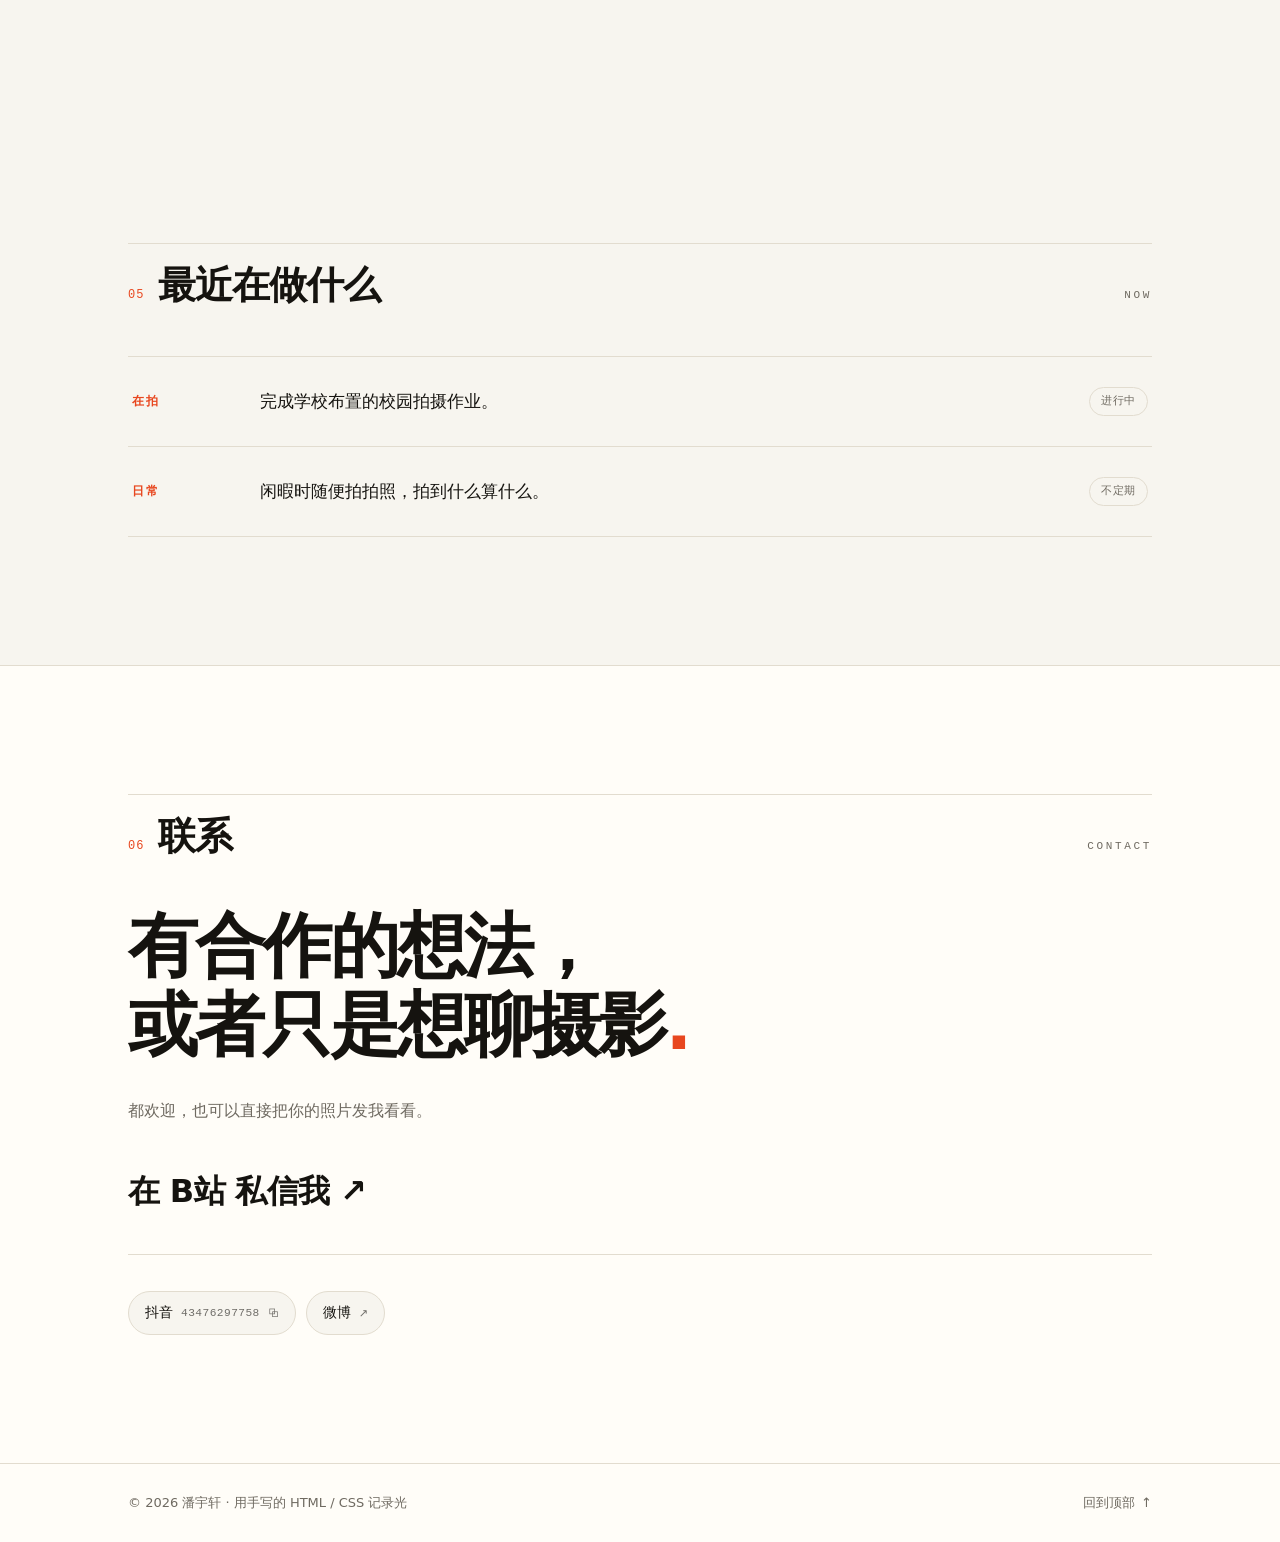
==== commit 06a8ad3e: "Add files via upload" ====
--- a/index.html
+++ b/index.html
@@ -11,12 +11,36 @@
   <meta charset="UTF-8" />
   <meta name="viewport" content="width=device-width, initial-scale=1.0" />
 
+  <!-- ═══ 安全加固 ═══ -->
+  <!-- 不把访客来源告诉任何外部站点 -->
+  <meta name="referrer" content="no-referrer" />
+  <!-- 内容安全策略：只允许加载本站资源；禁止外链脚本、iframe、插件 -->
+  <meta http-equiv="Content-Security-Policy" content="
+        default-src 'self';
+        script-src 'self' 'unsafe-inline';
+        style-src 'self' 'unsafe-inline';
+        img-src 'self' data:;
+        media-src 'self';
+        font-src 'self';
+        connect-src 'self';
+        object-src 'none';
+        base-uri 'none';
+        form-action 'none';
+        frame-src 'none';
+      " />
+
   <!-- ✏️ 1：浏览器标签上的标题 + 搜索/分享时显示的简介 -->
   <title>潘宇轩 · 摄影作品集</title>
   <meta name="description" content="潘宇轩，吉林动画学院网络与新媒体专业。喜欢在普通的地方找不普通的光，这是我的摄影作品集。" />
 
   <meta property="og:title" content="潘宇轩 · 摄影作品集" />
+  <meta property="og:description" content="风光、街头、校园、模型，还有一些会动的东西。" />
   <meta property="og:type" content="website" />
+  <meta property="og:url" content="https://panfuture0721-sys.github.io/photo/" />
+  <meta property="og:image" content="https://panfuture0721-sys.github.io/photo/assets/photos/01.jpg" />
+  <meta property="og:image:width" content="1672" />
+  <meta property="og:image:height" content="2508" />
+  <meta name="twitter:card" content="summary_large_image" />
   <!-- <meta property="og:image" content="assets/photos/featured.jpg" /> -->
 
   <meta name="theme-color" content="#f7f5ef" />
@@ -50,6 +74,7 @@
 
       <nav class="nav__links" id="navLinks" aria-label="主导航">
         <a href="#works">作品</a>
+        <a href="#videos">视频</a>
         <a href="#zone">专区</a>
         <a href="#about">关于</a>
         <a href="#now">近况</a>
@@ -92,7 +117,7 @@
 
         <div class="hero__actions reveal">
           <a class="btn btn--solid" href="#works">看看照片 <span class="btn__arrow" aria-hidden="true">↗</span></a>
-          <a class="btn btn--ghost" href="#contact">约拍 / 聊聊</a>
+          <a class="btn btn--ghost" href="#contact">和我聊聊</a>
         </div>
       </div>
 
@@ -103,7 +128,7 @@
           </defs>
           <text>
             <textPath href="#badgePath" startOffset="0">
-              OPEN FOR SHOOTING · 2026 · PHOTOGRAPHY ·
+              OPEN FOR COLLAB · 2026 · PHOTOGRAPHY ·
             </textPath>
           </text>
         </svg>
@@ -114,20 +139,6 @@
         <p class="hero__scroll" aria-hidden="true">SCROLL <span>↓</span></p>
       </div>
     </section>
-
-    <!-- ══════════════ 大图 ══════════════ -->
-    <figure class="featured reveal">
-      <div class="ph ph--1 featured__img">
-        <!-- ✏️ 3：换成你最想放大的那张照片
-        <img src="assets/photos/featured.jpg" alt="图书馆四楼，下午四点" />
-        -->
-      </div>
-      <figcaption class="featured__cap">
-        <span class="featured__tag">FEATURED</span>
-        <span class="featured__title">图书馆四楼，下午四点</span>
-        <span class="featured__meta">2025 · 长春 · 35mm</span>
-      </figcaption>
-    </figure>
 
     <!-- ══════════════ 01 照片 ══════════════ -->
     <section class="section" id="works">
@@ -145,91 +156,361 @@
         <!-- ✏️ 4：每张照片对应一个 <figure>。
              换真图：把图片放进 assets/photos/，取消卡片里 <img> 的注释。
              顺序可以随便调，编号自己改成 01、02… 就行。 -->
+
         <div class="gallery">
           <figure class="shot reveal">
             <button class="shot__btn" type="button" data-photo
-                    data-caption="雪地里的雪初音 · 长春" aria-label="放大查看：雪地里的雪初音">
+                    data-caption="雪初音 · 2024" aria-label="放大查看：雪初音">
               <span class="ph shot__img ph--2" style="aspect-ratio: 2 / 3">
-                <img src="assets/photos/01.jpg" alt="雪地里的雪初音手办" />
+                <img src="assets/photos/01.jpg" alt="雪地里的雪初音手办" loading="lazy" decoding="async" />
                 <span class="shot__idx">01</span>
               </span>
             </button>
-            <figcaption class="shot__cap"><span>雪地里的雪初音</span><span>2026</span></figcaption>
-          </figure>
-
-          <figure class="shot reveal">
-            <button class="shot__btn" type="button" data-photo
-                    data-caption="开饭 · 长春" aria-label="放大查看：开饭">
+            <figcaption class="shot__cap"><span>雪初音</span><span>2024</span></figcaption>
+          </figure>
+
+          <figure class="shot reveal">
+            <button class="shot__btn" type="button" data-photo
+                    data-caption="雪初音 · 2024" aria-label="放大查看：雪初音">
               <span class="ph shot__img ph--wide ph--3">
-                <img src="assets/photos/02.jpg" alt="手办和叉子上的食物" />
+                <img src="assets/photos/20.jpg" alt="雪地里夹着雪球的雪初音手办" loading="lazy" decoding="async" />
                 <span class="shot__idx">02</span>
               </span>
             </button>
-            <figcaption class="shot__cap"><span>开饭</span><span>2026</span></figcaption>
+            <figcaption class="shot__cap"><span>雪初音</span><span>2024</span></figcaption>
+          </figure>
+
+          <figure class="shot reveal">
+            <button class="shot__btn" type="button" data-photo
+                    data-caption="吃饭的十香 · 2026" aria-label="放大查看：吃饭的十香">
+              <span class="ph shot__img ph--wide ph--4">
+                <img src="assets/photos/02.jpg" alt="手办和叉子上的食物" loading="lazy" decoding="async" />
+                <span class="shot__idx">03</span>
+              </span>
+            </button>
+            <figcaption class="shot__cap"><span>吃饭的十香</span><span>2026</span></figcaption>
           </figure>
 
           <figure class="shot reveal">
             <button class="shot__btn" type="button" data-photo
                     data-caption="站台 · 2024" aria-label="放大查看：站台">
+              <span class="ph shot__img ph--wide ph--5">
+                <img src="assets/photos/03.jpg" alt="高铁站台上的工作人员" loading="lazy" decoding="async" />
+                <span class="shot__idx">04</span>
+              </span>
+            </button>
+            <figcaption class="shot__cap"><span>站台</span><span>2024</span></figcaption>
+          </figure>
+
+          <figure class="shot reveal">
+            <button class="shot__btn" type="button" data-photo
+                    data-caption="麦当劳的午睡 · 2025" aria-label="放大查看：麦当劳的午睡">
+              <span class="ph shot__img ph--wide ph--6">
+                <img src="assets/photos/04.jpg" alt="麦当劳里趴在桌上睡着的人" loading="lazy" decoding="async" />
+                <span class="shot__idx">05</span>
+              </span>
+            </button>
+            <figcaption class="shot__cap"><span>麦当劳的午睡</span><span>2025</span></figcaption>
+          </figure>
+
+          <figure class="shot reveal">
+            <button class="shot__btn" type="button" data-photo
+                    data-caption="等日落的人 · 2025" aria-label="放大查看：等日落的人">
+              <span class="ph shot__img ph--wide ph--7">
+                <img src="assets/photos/05.jpg" alt="湖边架着三脚架等日落的人" loading="lazy" decoding="async" />
+                <span class="shot__idx">06</span>
+              </span>
+            </button>
+            <figcaption class="shot__cap"><span>等日落的人</span><span>2025</span></figcaption>
+          </figure>
+
+          <figure class="shot reveal">
+            <button class="shot__btn" type="button" data-photo
+                    data-caption="下水前 · 2025" aria-label="放大查看：下水前">
+              <span class="ph shot__img ph--wide ph--8">
+                <img src="assets/photos/06.jpg" alt="黄昏时分湖边码头和游泳的人" loading="lazy" decoding="async" />
+                <span class="shot__idx">07</span>
+              </span>
+            </button>
+            <figcaption class="shot__cap"><span>下水前</span><span>2025</span></figcaption>
+          </figure>
+
+          <figure class="shot reveal">
+            <button class="shot__btn" type="button" data-photo
+                    data-caption="自拍的人 · 2024" aria-label="放大查看：自拍的人">
+              <span class="ph shot__img ph--square ph--9">
+                <img src="assets/photos/07.jpg" alt="黄昏湖边举着手机自拍的情侣" loading="lazy" decoding="async" />
+                <span class="shot__idx">08</span>
+              </span>
+            </button>
+            <figcaption class="shot__cap"><span>自拍的人</span><span>2024</span></figcaption>
+          </figure>
+
+          <figure class="shot reveal">
+            <button class="shot__btn" type="button" data-photo
+                    data-caption="售卖 · 2024" aria-label="放大查看：售卖">
+              <span class="ph shot__img ph--10" style="aspect-ratio: 2 / 3">
+                <img src="assets/photos/08.jpg" alt="桥下摆摊卖旧书的老人" loading="lazy" decoding="async" />
+                <span class="shot__idx">09</span>
+              </span>
+            </button>
+            <figcaption class="shot__cap"><span>售卖</span><span>2024</span></figcaption>
+          </figure>
+
+          <figure class="shot reveal">
+            <button class="shot__btn" type="button" data-photo
+                    data-caption="敢教日月换新天 · 2024" aria-label="放大查看：敢教日月换新天">
+              <span class="ph shot__img ph--wide ph--11">
+                <img src="assets/photos/09.jpg" alt="夕阳下的白色雕像" loading="lazy" decoding="async" />
+                <span class="shot__idx">10</span>
+              </span>
+            </button>
+            <figcaption class="shot__cap"><span>敢教日月换新天</span><span>2024</span></figcaption>
+          </figure>
+
+          <figure class="shot reveal">
+            <button class="shot__btn" type="button" data-photo
+                    data-caption="冬的云 · 2023" aria-label="放大查看：冬的云">
+              <span class="ph shot__img ph--wide ph--12">
+                <img src="assets/photos/10.jpg" alt="结冰的江面和漫天的云" loading="lazy" decoding="async" />
+                <span class="shot__idx">11</span>
+              </span>
+            </button>
+            <figcaption class="shot__cap"><span>冬的云</span><span>2023</span></figcaption>
+          </figure>
+
+          <figure class="shot reveal">
+            <button class="shot__btn" type="button" data-photo
+                    data-caption="航线 · 2023" aria-label="放大查看：航线">
+              <span class="ph shot__img ph--wide ph--1">
+                <img src="assets/photos/11.jpg" alt="天上划过一条飞机尾迹" loading="lazy" decoding="async" />
+                <span class="shot__idx">12</span>
+              </span>
+            </button>
+            <figcaption class="shot__cap"><span>航线</span><span>2023</span></figcaption>
+          </figure>
+
+          <figure class="shot reveal">
+            <button class="shot__btn" type="button" data-photo
+                    data-caption="沙滩的影 · 2023" aria-label="放大查看：沙滩的影">
+              <span class="ph shot__img ph--wide ph--2">
+                <img src="assets/photos/12.jpg" alt="傍晚水边散步的人群剪影" loading="lazy" decoding="async" />
+                <span class="shot__idx">13</span>
+              </span>
+            </button>
+            <figcaption class="shot__cap"><span>沙滩的影</span><span>2023</span></figcaption>
+          </figure>
+
+          <figure class="shot reveal">
+            <button class="shot__btn" type="button" data-photo
+                    data-caption="地坛的春 · 2024" aria-label="放大查看：地坛的春">
+              <span class="ph shot__img ph--3" style="aspect-ratio: 2 / 3">
+                <img src="assets/photos/13.jpg" alt="树荫下长椅上坐着的人" loading="lazy" decoding="async" />
+                <span class="shot__idx">14</span>
+              </span>
+            </button>
+            <figcaption class="shot__cap"><span>地坛的春</span><span>2024</span></figcaption>
+          </figure>
+
+          <figure class="shot reveal">
+            <button class="shot__btn" type="button" data-photo
+                    data-caption="日落 · 2023" aria-label="放大查看：日落">
               <span class="ph shot__img ph--wide ph--4">
-                <img src="assets/photos/03.jpg" alt="高铁站台上的工作人员" />
-                <span class="shot__idx">03</span>
-              </span>
-            </button>
-            <figcaption class="shot__cap"><span>站台</span><span>2024</span></figcaption>
-          </figure>
-
-          <figure class="shot reveal">
-            <button class="shot__btn" type="button" data-photo
-                    data-caption="麦当劳的午睡 · 2025" aria-label="放大查看：麦当劳的午睡">
-              <span class="ph shot__img ph--wide ph--5">
-                <img src="assets/photos/04.jpg" alt="麦当劳里趴在桌上睡着的人" />
-                <span class="shot__idx">04</span>
-              </span>
-            </button>
-            <figcaption class="shot__cap"><span>麦当劳的午睡</span><span>2025</span></figcaption>
-          </figure>
-
-          <figure class="shot reveal">
-            <button class="shot__btn" type="button" data-photo
-                    data-caption="等日落的人 · 2025" aria-label="放大查看：等日落的人">
-              <span class="ph shot__img ph--wide ph--6">
-                <img src="assets/photos/05.jpg" alt="湖边架着三脚架等日落的人" />
-                <span class="shot__idx">05</span>
-              </span>
-            </button>
-            <figcaption class="shot__cap"><span>等日落的人</span><span>2025</span></figcaption>
-          </figure>
-
-          <figure class="shot reveal">
-            <button class="shot__btn" type="button" data-photo
-                    data-caption="下水前 · 2025" aria-label="放大查看：下水前">
-              <span class="ph shot__img ph--wide ph--7">
-                <img src="assets/photos/06.jpg" alt="黄昏时分湖边码头和游泳的人" />
-                <span class="shot__idx">06</span>
-              </span>
-            </button>
-            <figcaption class="shot__cap"><span>下水前</span><span>2025</span></figcaption>
-          </figure>
-
-          <figure class="shot reveal">
-            <button class="shot__btn" type="button" data-photo
-                    data-caption="自拍的人 · 2024" aria-label="放大查看：自拍的人">
-              <span class="ph shot__img ph--square ph--8">
-                <img src="assets/photos/07.jpg" alt="黄昏湖边举着手机自拍的情侣" />
-                <span class="shot__idx">07</span>
-              </span>
-            </button>
-            <figcaption class="shot__cap"><span>自拍的人</span><span>2024</span></figcaption>
+                <img src="assets/photos/14.jpg" alt="橙红色的日落和江面" loading="lazy" decoding="async" />
+                <span class="shot__idx">15</span>
+              </span>
+            </button>
+            <figcaption class="shot__cap"><span>日落</span><span>2023</span></figcaption>
+          </figure>
+
+          <figure class="shot reveal">
+            <button class="shot__btn" type="button" data-photo
+                    data-caption="你好 · 2024" aria-label="放大查看：你好">
+              <span class="ph shot__img ph--5" style="aspect-ratio: 2 / 3">
+                <img src="assets/photos/18.jpg" alt="躲在门框后张望的两个孩子" loading="lazy" decoding="async" />
+                <span class="shot__idx">16</span>
+              </span>
+            </button>
+            <figcaption class="shot__cap"><span>你好</span><span>2024</span></figcaption>
+          </figure>
+
+          <figure class="shot reveal">
+            <button class="shot__btn" type="button" data-photo
+                    data-caption="公交车的沉思 · 2023" aria-label="放大查看：公交车的沉思">
+              <span class="ph shot__img ph--square ph--6">
+                <img src="assets/photos/19.jpg" alt="夜班公交车上望着窗外出神的人" loading="lazy" decoding="async" />
+                <span class="shot__idx">17</span>
+              </span>
+            </button>
+            <figcaption class="shot__cap"><span>公交车的沉思</span><span>2023</span></figcaption>
+          </figure>
+
+          <figure class="shot reveal">
+            <button class="shot__btn" type="button" data-photo
+                    data-caption="日出明珠 · 2023" aria-label="放大查看：日出明珠">
+              <span class="ph shot__img ph--7" style="aspect-ratio: 2 / 3">
+                <img src="assets/photos/22.jpg" alt="夕阳下的东方明珠塔" loading="lazy" decoding="async" />
+                <span class="shot__idx">18</span>
+              </span>
+            </button>
+            <figcaption class="shot__cap"><span>日出明珠</span><span>2023</span></figcaption>
+          </figure>
+
+          <figure class="shot reveal">
+            <button class="shot__btn" type="button" data-photo
+                    data-caption="故宫 · 2026" aria-label="放大查看：故宫">
+              <span class="ph shot__img ph--8" style="aspect-ratio: 2 / 3">
+                <img src="assets/photos/23.jpg" alt="故宫门前的铜狮" loading="lazy" decoding="async" />
+                <span class="shot__idx">19</span>
+              </span>
+            </button>
+            <figcaption class="shot__cap"><span>故宫</span><span>2026</span></figcaption>
+          </figure>
+
+          <figure class="shot reveal">
+            <button class="shot__btn" type="button" data-photo
+                    data-caption="故宫 · 2026" aria-label="放大查看：故宫">
+              <span class="ph shot__img ph--9" style="aspect-ratio: 2 / 3">
+                <img src="assets/photos/24.jpg" alt="故宫汉白玉栏杆上的螭首" loading="lazy" decoding="async" />
+                <span class="shot__idx">20</span>
+              </span>
+            </button>
+            <figcaption class="shot__cap"><span>故宫</span><span>2026</span></figcaption>
+          </figure>
+
+          <figure class="shot reveal">
+            <button class="shot__btn" type="button" data-photo
+                    data-caption="故宫 · 2026" aria-label="放大查看：故宫">
+              <span class="ph shot__img ph--10" style="aspect-ratio: 2 / 3">
+                <img src="assets/photos/25.jpg" alt="故宫红墙黄瓦的屋角" loading="lazy" decoding="async" />
+                <span class="shot__idx">21</span>
+              </span>
+            </button>
+            <figcaption class="shot__cap"><span>故宫</span><span>2026</span></figcaption>
+          </figure>
+
+          <figure class="shot reveal">
+            <button class="shot__btn" type="button" data-photo
+                    data-caption="吉动的秋 · 2026" aria-label="放大查看：吉动的秋">
+              <span class="ph shot__img ph--wide ph--11">
+                <img src="assets/photos/29.jpg" alt="秋日蓝天下的红色钢架" loading="lazy" decoding="async" />
+                <span class="shot__idx">22</span>
+              </span>
+            </button>
+            <figcaption class="shot__cap"><span>吉动的秋</span><span>2026</span></figcaption>
+          </figure>
+
+          <figure class="shot reveal">
+            <button class="shot__btn" type="button" data-photo
+                    data-caption="吉动的秋 · 2026" aria-label="放大查看：吉动的秋">
+              <span class="ph shot__img ph--wide ph--12">
+                <img src="assets/photos/30.jpg" alt="草地上一朵蒲公英" loading="lazy" decoding="async" />
+                <span class="shot__idx">23</span>
+              </span>
+            </button>
+            <figcaption class="shot__cap"><span>吉动的秋</span><span>2026</span></figcaption>
+          </figure>
+
+          <figure class="shot reveal">
+            <button class="shot__btn" type="button" data-photo
+                    data-caption="吉动的秋 · 2026" aria-label="放大查看：吉动的秋">
+              <span class="ph shot__img ph--wide ph--1">
+                <img src="assets/photos/31.jpg" alt="蒲公英花上停着的蜜蜂" loading="lazy" decoding="async" />
+                <span class="shot__idx">24</span>
+              </span>
+            </button>
+            <figcaption class="shot__cap"><span>吉动的秋</span><span>2026</span></figcaption>
+          </figure>
+
+          <figure class="shot reveal">
+            <button class="shot__btn" type="button" data-photo
+                    data-caption="吉动的秋 · 2026" aria-label="放大查看：吉动的秋">
+              <span class="ph shot__img ph--square ph--2">
+                <img src="assets/photos/32.jpg" alt="满地落叶的白桦林和一个人" loading="lazy" decoding="async" />
+                <span class="shot__idx">25</span>
+              </span>
+            </button>
+            <figcaption class="shot__cap"><span>吉动的秋</span><span>2026</span></figcaption>
+          </figure>
+
+          <figure class="shot reveal">
+            <button class="shot__btn" type="button" data-photo
+                    data-caption="新华门 · 2023" aria-label="放大查看：新华门">
+              <span class="ph shot__img ph--wide ph--3">
+                <img src="assets/photos/33.jpg" alt="新华门和门前的卫兵" loading="lazy" decoding="async" />
+                <span class="shot__idx">26</span>
+              </span>
+            </button>
+            <figcaption class="shot__cap"><span>新华门</span><span>2023</span></figcaption>
+          </figure>
+
+          <figure class="shot reveal">
+            <button class="shot__btn" type="button" data-photo
+                    data-caption="云 · 2024" aria-label="放大查看：云">
+              <span class="ph shot__img ph--wide ph--4">
+                <img src="assets/photos/34.jpg" alt="蓝天白云和一座通信塔" loading="lazy" decoding="async" />
+                <span class="shot__idx">27</span>
+              </span>
+            </button>
+            <figcaption class="shot__cap"><span>云</span><span>2024</span></figcaption>
           </figure>
         </div>
       </div>
     </section>
 
-    <!-- ══════════════ 02 专区 · 手办摄影 ══════════════ -->
+    <!-- ══════════════ 02 视频 ══════════════ -->
+    <section class="section" id="videos">
+      <div class="wrap">
+        <div class="section__head reveal">
+          <span class="section__num">02</span>
+          <h2 class="section__title">视频</h2>
+          <span class="section__en" aria-hidden="true">Films</span>
+        </div>
+
+        <p class="section__lede reveal">
+          除了照片，也拍一些会动的东西。点播放才会开始加载，不拖慢页面。
+        </p>
+
+        <div class="videos">
+          <article class="video-card reveal">
+            <div class="video-card__frame">
+              <video controls playsinline preload="none" poster="assets/videos/cloud19-poster.jpg">
+                <source src="assets/videos/cloud19.mp4" type="video/mp4" />
+                你的浏览器不支持视频播放。
+              </video>
+            </div>
+            <div class="video-card__meta">
+              <span class="video-card__tag">延时专区</span>
+              <span>1:30</span>
+            </div>
+            <h3 class="video-card__title">云端拾玖</h3>
+            <!-- ✏️ 下面这句可以换成你自己的拍摄说明 -->
+            <p class="video-card__desc">一段关于云和光的延时。</p>
+          </article>
+
+          <article class="video-card reveal">
+            <div class="video-card__frame">
+              <video controls playsinline preload="none" poster="assets/videos/brand-new-day-poster.jpg">
+                <source src="assets/videos/brand-new-day.mp4" type="video/mp4" />
+                你的浏览器不支持视频播放。
+              </video>
+            </div>
+            <div class="video-card__meta">
+              <span class="video-card__tag">视频专区</span>
+              <span>0:48</span>
+            </div>
+            <h3 class="video-card__title">用 BRAND NEW DAY 的方式打开长春</h3>
+            <!-- ✏️ -->
+            <p class="video-card__desc">借《蜘蛛侠：崭新之日》预告片的节奏，剪了一遍长春。</p>
+          </article>
+        </div>
+      </div>
+    </section>
+
+    <!-- ══════════════ 03 专区 · 手办摄影 ══════════════ -->
     <section class="section zone" id="zone">
       <div class="wrap">
-        <p class="zone__label reveal">02 · Special · 手办摄影</p>
+        <p class="zone__label reveal">03 · Special · 手办摄影</p>
 
         <!-- ✏️ 专区名字，想改就改 -->
         <h2 class="zone__title reveal">小人的日常</h2>
@@ -240,45 +521,110 @@
         </p>
 
         <div class="zone__meta reveal">
-          <span class="zone__count">2 张 · 2025—2026 · 持续更新</span>
+          <span class="zone__count">9 张 · 2023—2026 · 持续更新</span>
           <a class="zone__more" href="#" data-placeholder>看全部 <i aria-hidden="true">↗</i></a>
         </div>
 
+
         <div class="zone__strip">
           <figure class="zone__item reveal">
             <button class="shot__btn" type="button" data-photo
-                    data-caption="雪地里的雪初音 · 长春" aria-label="放大查看：雪地里的雪初音">
+                    data-caption="雪初音 · 2024" aria-label="放大查看：雪初音">
               <span class="ph ph--2">
-                <img src="assets/photos/01.jpg" alt="雪地里的雪初音手办" />
-              </span>
-            </button>
-            <figcaption class="zone__cap"><span>雪地里的雪初音</span><span>2026</span></figcaption>
-          </figure>
-
-          <figure class="zone__item reveal">
-            <button class="shot__btn" type="button" data-photo
-                    data-caption="开饭 · 长春" aria-label="放大查看：开饭">
+                <img src="assets/photos/01.jpg" alt="雪地里的雪初音手办" loading="lazy" decoding="async" />
+              </span>
+            </button>
+            <figcaption class="zone__cap"><span>雪初音</span><span>2024</span></figcaption>
+          </figure>
+
+          <figure class="zone__item reveal">
+            <button class="shot__btn" type="button" data-photo
+                    data-caption="吃饭的十香 · 2026" aria-label="放大查看：吃饭的十香">
+              <span class="ph ph--3">
+                <img src="assets/photos/02.jpg" alt="手办和叉子上的食物" loading="lazy" decoding="async" />
+              </span>
+            </button>
+            <figcaption class="zone__cap"><span>吃饭的十香</span><span>2026</span></figcaption>
+          </figure>
+
+          <figure class="zone__item reveal">
+            <button class="shot__btn" type="button" data-photo
+                    data-caption="铃芽之旅 · 2024" aria-label="放大查看：铃芽之旅">
+              <span class="ph ph--4">
+                <img src="assets/photos/15.jpg" alt="坐在黄色小椅子旁的手办" loading="lazy" decoding="async" />
+              </span>
+            </button>
+            <figcaption class="zone__cap"><span>铃芽之旅</span><span>2024</span></figcaption>
+          </figure>
+
+          <figure class="zone__item reveal">
+            <button class="shot__btn" type="button" data-photo
+                    data-caption="摇曳露营 · 2024" aria-label="放大查看：摇曳露营">
+              <span class="ph ph--5">
+                <img src="assets/photos/16.jpg" alt="篝火旁的两个手办" loading="lazy" decoding="async" />
+              </span>
+            </button>
+            <figcaption class="zone__cap"><span>摇曳露营</span><span>2024</span></figcaption>
+          </figure>
+
+          <figure class="zone__item reveal">
+            <button class="shot__btn" type="button" data-photo
+                    data-caption="海边的康纳 · 2023" aria-label="放大查看：海边的康纳">
+              <span class="ph ph--6">
+                <img src="assets/photos/17.jpg" alt="水边拿着小螃蟹的手办" loading="lazy" decoding="async" />
+              </span>
+            </button>
+            <figcaption class="zone__cap"><span>海边的康纳</span><span>2023</span></figcaption>
+          </figure>
+
+          <figure class="zone__item reveal">
+            <button class="shot__btn" type="button" data-photo
+                    data-caption="阿消 · 2024" aria-label="放大查看：阿消">
+              <span class="ph ph--7">
+                <img src="assets/photos/21.jpg" alt="戴消防头盔拿着斧头的手办" loading="lazy" decoding="async" />
+              </span>
+            </button>
+            <figcaption class="zone__cap"><span>阿消</span><span>2024</span></figcaption>
+          </figure>
+
+          <figure class="zone__item reveal">
+            <button class="shot__btn" type="button" data-photo
+                    data-caption="早跑的御坂美琴 · 2026" aria-label="放大查看：早跑的御坂美琴">
+              <span class="ph ph--8">
+                <img src="assets/photos/26.jpg" alt="跑道上奔跑的手办" loading="lazy" decoding="async" />
+              </span>
+            </button>
+            <figcaption class="zone__cap"><span>早跑的御坂美琴</span><span>2026</span></figcaption>
+          </figure>
+
+          <figure class="zone__item reveal">
+            <button class="shot__btn" type="button" data-photo
+                    data-caption="早跑的御坂美琴 · 2026" aria-label="放大查看：早跑的御坂美琴">
+              <span class="ph ph--9">
+                <img src="assets/photos/27.jpg" alt="石台上站着的手办" loading="lazy" decoding="async" />
+              </span>
+            </button>
+            <figcaption class="zone__cap"><span>早跑的御坂美琴</span><span>2026</span></figcaption>
+          </figure>
+
+          <figure class="zone__item reveal">
+            <button class="shot__btn" type="button" data-photo
+                    data-caption="早跑的御坂美琴 · 2026" aria-label="放大查看：早跑的御坂美琴">
               <span class="ph ph--10">
-                <img src="assets/photos/02.jpg" alt="手办和叉子上的食物" />
-              </span>
-            </button>
-            <figcaption class="zone__cap"><span>开饭</span><span>2026</span></figcaption>
-          </figure>
-
-          <figure class="zone__item reveal">
-            <div class="zone__tile">
-              <span>更多照片<br />陆续补上</span>
-            </div>
+                <img src="assets/photos/28.jpg" alt="跑道上挥手的手办" loading="lazy" decoding="async" />
+              </span>
+            </button>
+            <figcaption class="zone__cap"><span>早跑的御坂美琴</span><span>2026</span></figcaption>
           </figure>
         </div>
       </div>
     </section>
 
-    <!-- ══════════════ 03 关于 ══════════════ -->
+    <!-- ══════════════ 04 关于 ══════════════ -->
     <section class="section" id="about">
       <div class="wrap">
         <div class="section__head reveal">
-          <span class="section__num">03</span>
+          <span class="section__num">04</span>
           <h2 class="section__title">关于</h2>
           <span class="section__en" aria-hidden="true">About</span>
         </div>
@@ -294,10 +640,10 @@
               往往不是设备，而是你有没有在那一刻真的看进去。
             </p>
             <p>
-              现在出门基本都带着相机，一周至少拍三次。比起「好看」，
-              我更在意一张照片有没有让人停下来的理由。
+              现在出门基本都带着相机。倒不是一周拍三次，想起来才拍，
+              碰到什么算什么。比起「好看」，我更在意一张照片有没有让人停下来的理由。
             </p>
-            <p class="about__sign">—— 欢迎约拍，或者单纯来聊摄影 📷</p>
+            <p class="about__sign">—— 欢迎来聊摄影 📷</p>
           </div>
 
           <aside class="about__card reveal">
@@ -311,21 +657,20 @@
             <dl class="facts">
               <div><dt>学校</dt><dd>吉林动画学院</dd></div>
               <div><dt>专业</dt><dd>网络与新媒体</dd></div>
-              <div><dt>常拍</dt><dd>街头 · 校园 · 人像</dd></div>
-              <div><dt>设备</dt><dd>手机 + 一台旧相机</dd></div>
-              <div><dt>后期</dt><dd>Lightroom · Snapseed</dd></div>
-              <div><dt>在找</dt><dd>拍摄机会 / 约拍</dd></div>
+              <div><dt>常拍</dt><dd>风景 · 街头 · 校园 · 模型</dd></div>
+              <div><dt>设备</dt><dd>佳能 R5 Mark II + 其他好玩的机器</dd></div>
+              <div><dt>后期</dt><dd>DPP · Snapseed</dd></div>
             </dl>
           </aside>
         </div>
       </div>
     </section>
 
-    <!-- ══════════════ 04 近况 ══════════════ -->
+    <!-- ══════════════ 05 近况 ══════════════ -->
     <section class="section" id="now">
       <div class="wrap">
         <div class="section__head reveal">
-          <span class="section__num">04</span>
+          <span class="section__num">05</span>
           <h2 class="section__title">最近在做什么</h2>
           <span class="section__en" aria-hidden="true">Now</span>
         </div>
@@ -334,38 +679,33 @@
         <ul class="now">
           <li class="now__row reveal">
             <span class="now__k">在拍</span>
-            <p class="now__v">校园系列《切片》，每周至少拍 50 张，最后只留 3 张。</p>
+            <p class="now__v">完成学校布置的校园拍摄作业。</p>
             <span class="now__tag">进行中</span>
           </li>
           <li class="now__row reveal">
-            <span class="now__k">在学</span>
-            <p class="now__v">手动曝光和 Lightroom 调色，想让照片有一点自己的味道。</p>
-            <span class="now__tag">进行中</span>
-          </li>
-          <li class="now__row reveal">
-            <span class="now__k">在找</span>
-            <p class="now__v">能带着相机的实习，或者校内外的拍摄机会。</p>
-            <span class="now__tag now__tag--hot">开放</span>
+            <span class="now__k">日常</span>
+            <p class="now__v">闲暇时随便拍拍照，拍到什么算什么。</p>
+            <span class="now__tag">不定期</span>
           </li>
         </ul>
       </div>
     </section>
 
-    <!-- ══════════════ 05 联系 ══════════════ -->
+    <!-- ══════════════ 06 联系 ══════════════ -->
     <section class="section section--contact" id="contact">
       <div class="wrap">
         <div class="section__head reveal">
-          <span class="section__num">05</span>
+          <span class="section__num">06</span>
           <h2 class="section__title">联系</h2>
           <span class="section__en" aria-hidden="true">Contact</span>
         </div>
 
         <h2 class="contact__title reveal">
-          想约拍、想合作，<br />或者只是想聊摄影<span class="dot">.</span>
+          有合作的想法，<br />或者只是想聊摄影<span class="dot">.</span>
         </h2>
 
         <p class="contact__lede reveal">
-          都欢迎。也可以直接把你的照片发我看看。
+          都欢迎，也可以直接把你的照片发我看看。
         </p>
 
         <!-- ✏️ 8：主联系方式。有邮箱的话，把下面换成
--- a/styles.css
+++ b/styles.css
@@ -276,7 +276,7 @@
 /* ───────────── 4. 首屏 ───────────── */
 .hero {
   position: relative;
-  min-height: 92svh;
+  min-height: 84svh;
   display: flex;
   flex-direction: column;
   justify-content: space-between;
@@ -1666,3 +1666,63 @@
   letter-spacing: 0.04em;
   opacity: 0.6;
 }
+
+/* ═══════════════════════════════════════════════════════════
+   20. 视频
+   ═══════════════════════════════════════════════════════════ */
+.videos {
+  display: grid;
+  grid-template-columns: repeat(2, minmax(0, 1fr));
+  gap: clamp(20px, 3.2vw, 40px);
+}
+
+.video-card {
+  display: flex;
+  flex-direction: column;
+  gap: 12px;
+}
+
+.video-card__frame {
+  position: relative;
+  border-radius: 16px;
+  overflow: hidden;
+  background: #14120f;
+  border: 1px solid var(--line);
+}
+
+.video-card__frame video {
+  display: block;
+  width: 100%;
+  aspect-ratio: 16 / 9;
+  object-fit: cover;
+  background: #14120f;
+}
+
+.video-card__meta {
+  display: flex;
+  justify-content: space-between;
+  align-items: center;
+  font-family: var(--font-mono);
+  font-size: 0.6875rem;
+  letter-spacing: 0.14em;
+  color: var(--muted);
+  margin-top: 2px;
+}
+.video-card__tag { color: var(--accent); }
+
+.video-card__title {
+  font-size: clamp(1.05rem, 1.8vw, 1.3rem);
+  font-weight: 600;
+  letter-spacing: -0.015em;
+  line-height: 1.4;
+}
+
+.video-card__desc {
+  font-size: 0.9rem;
+  line-height: 1.75;
+  color: var(--muted);
+}
+
+@media (max-width: 760px) {
+  .videos { grid-template-columns: 1fr; }
+}
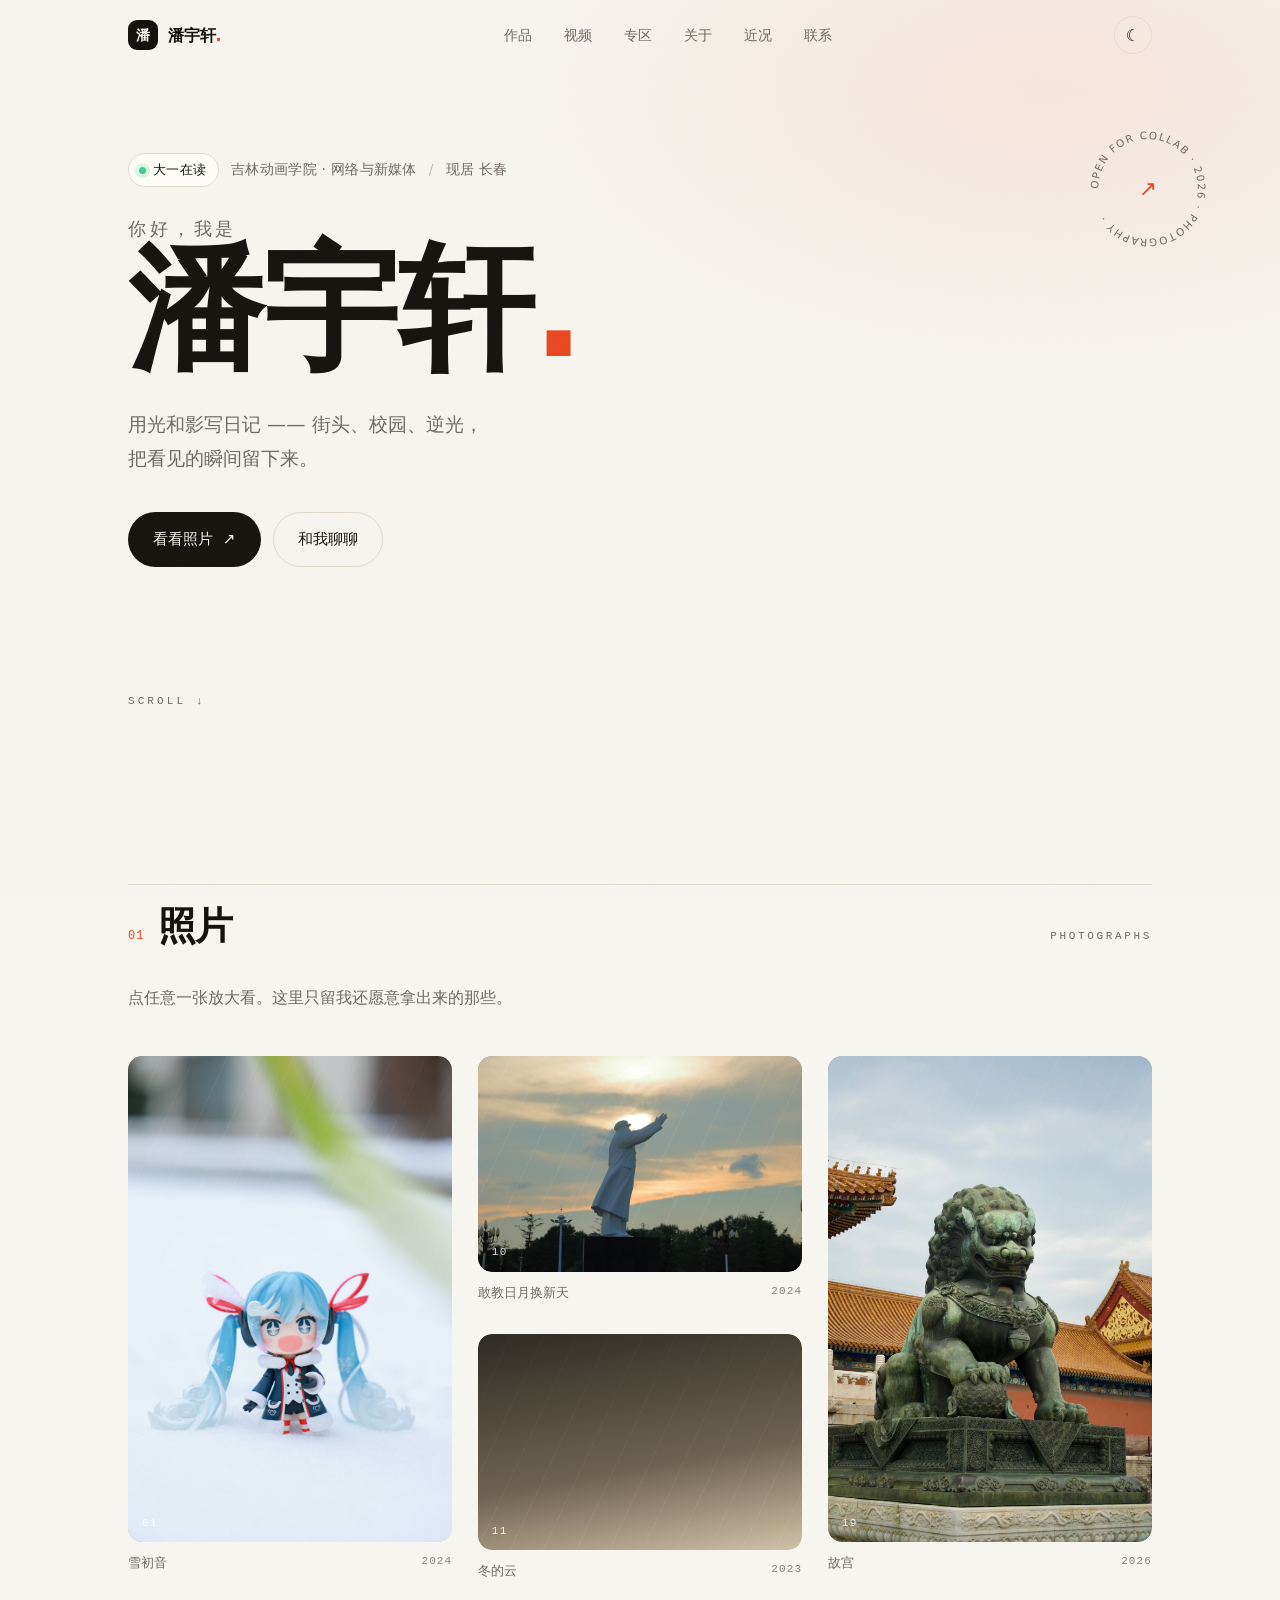
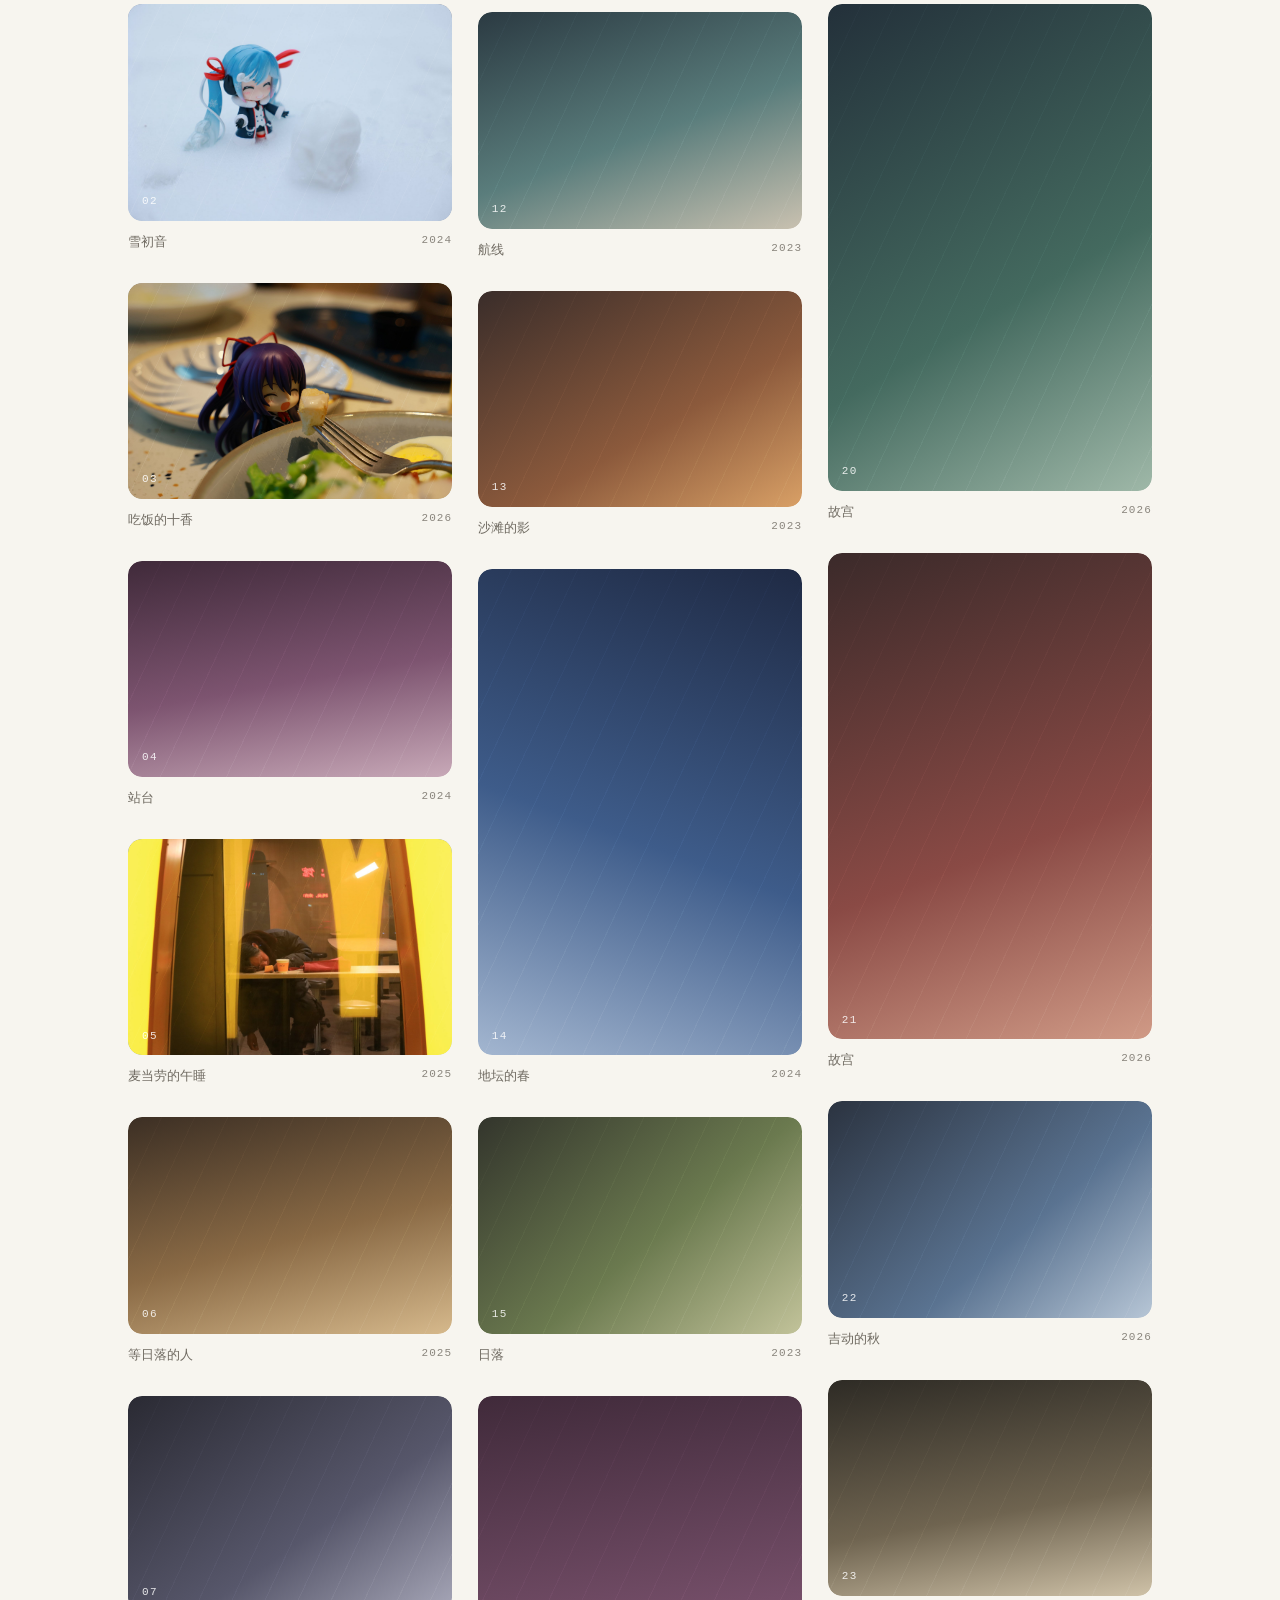
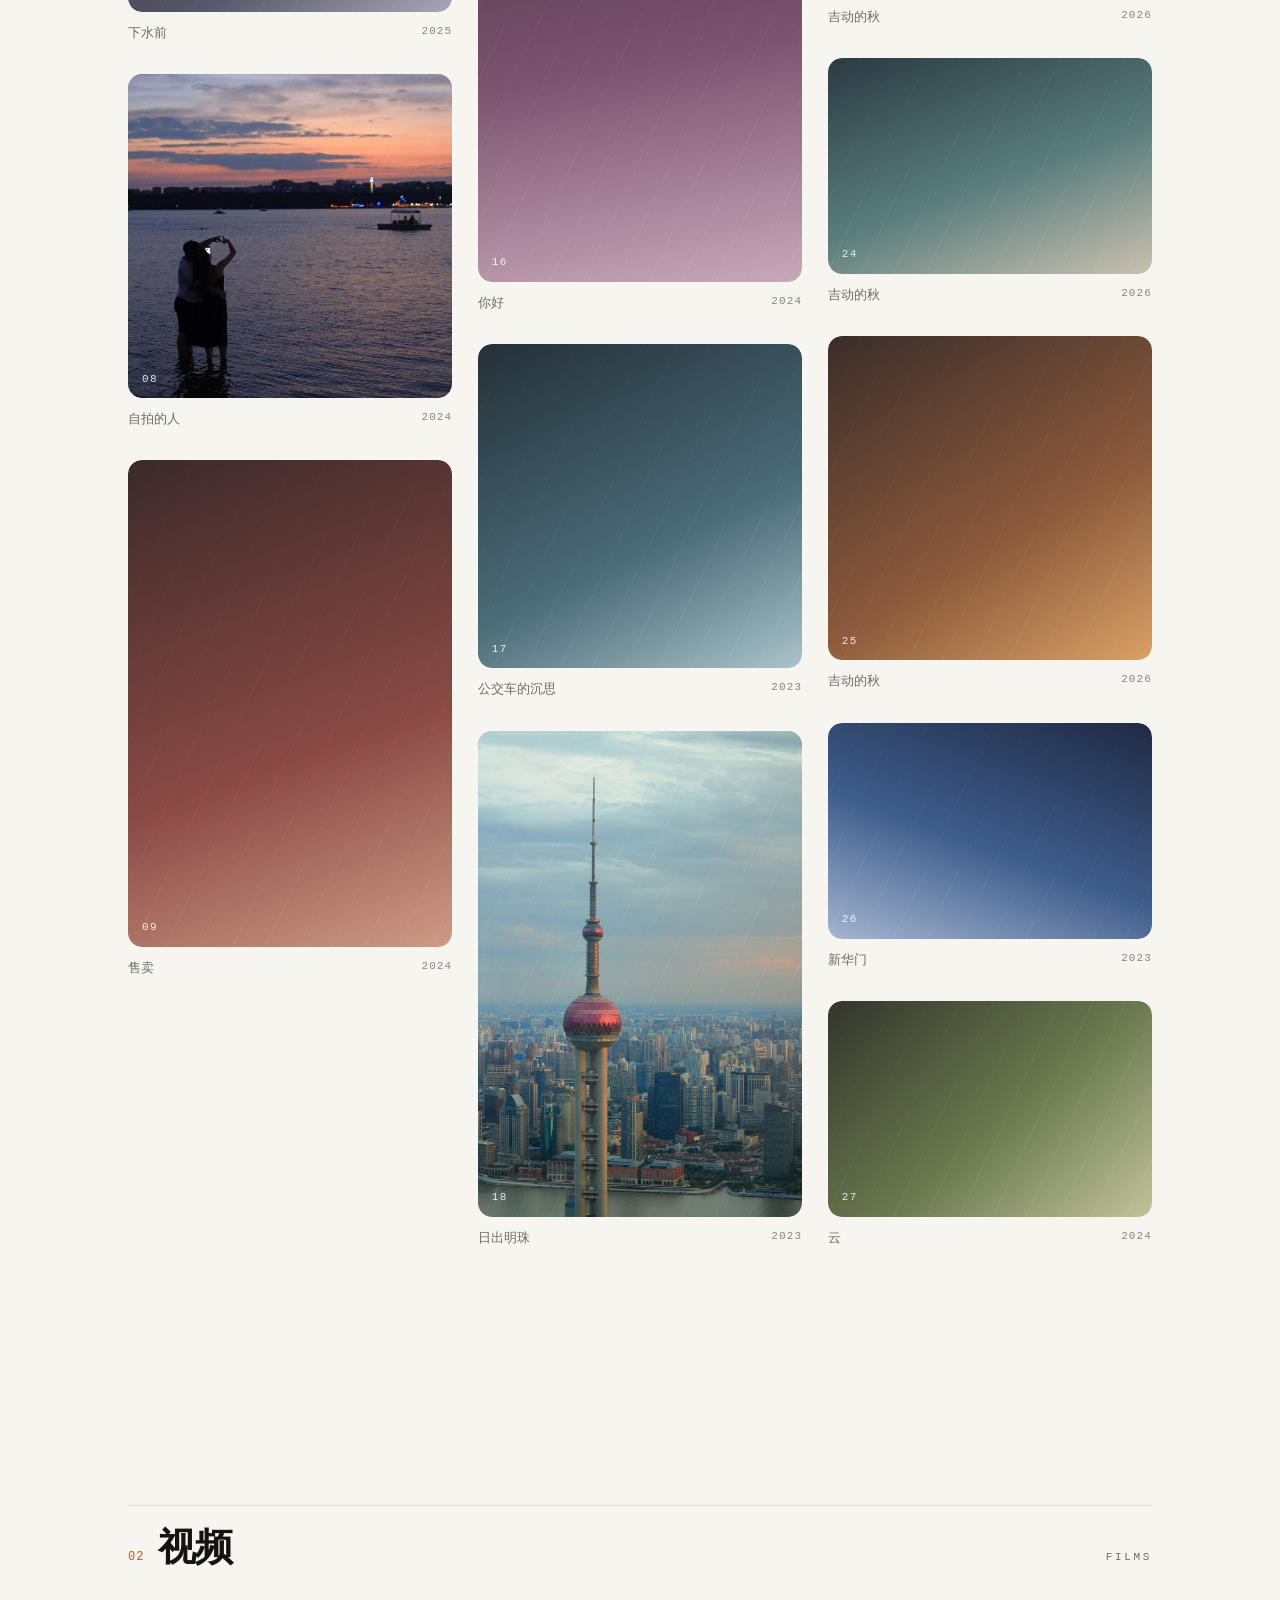
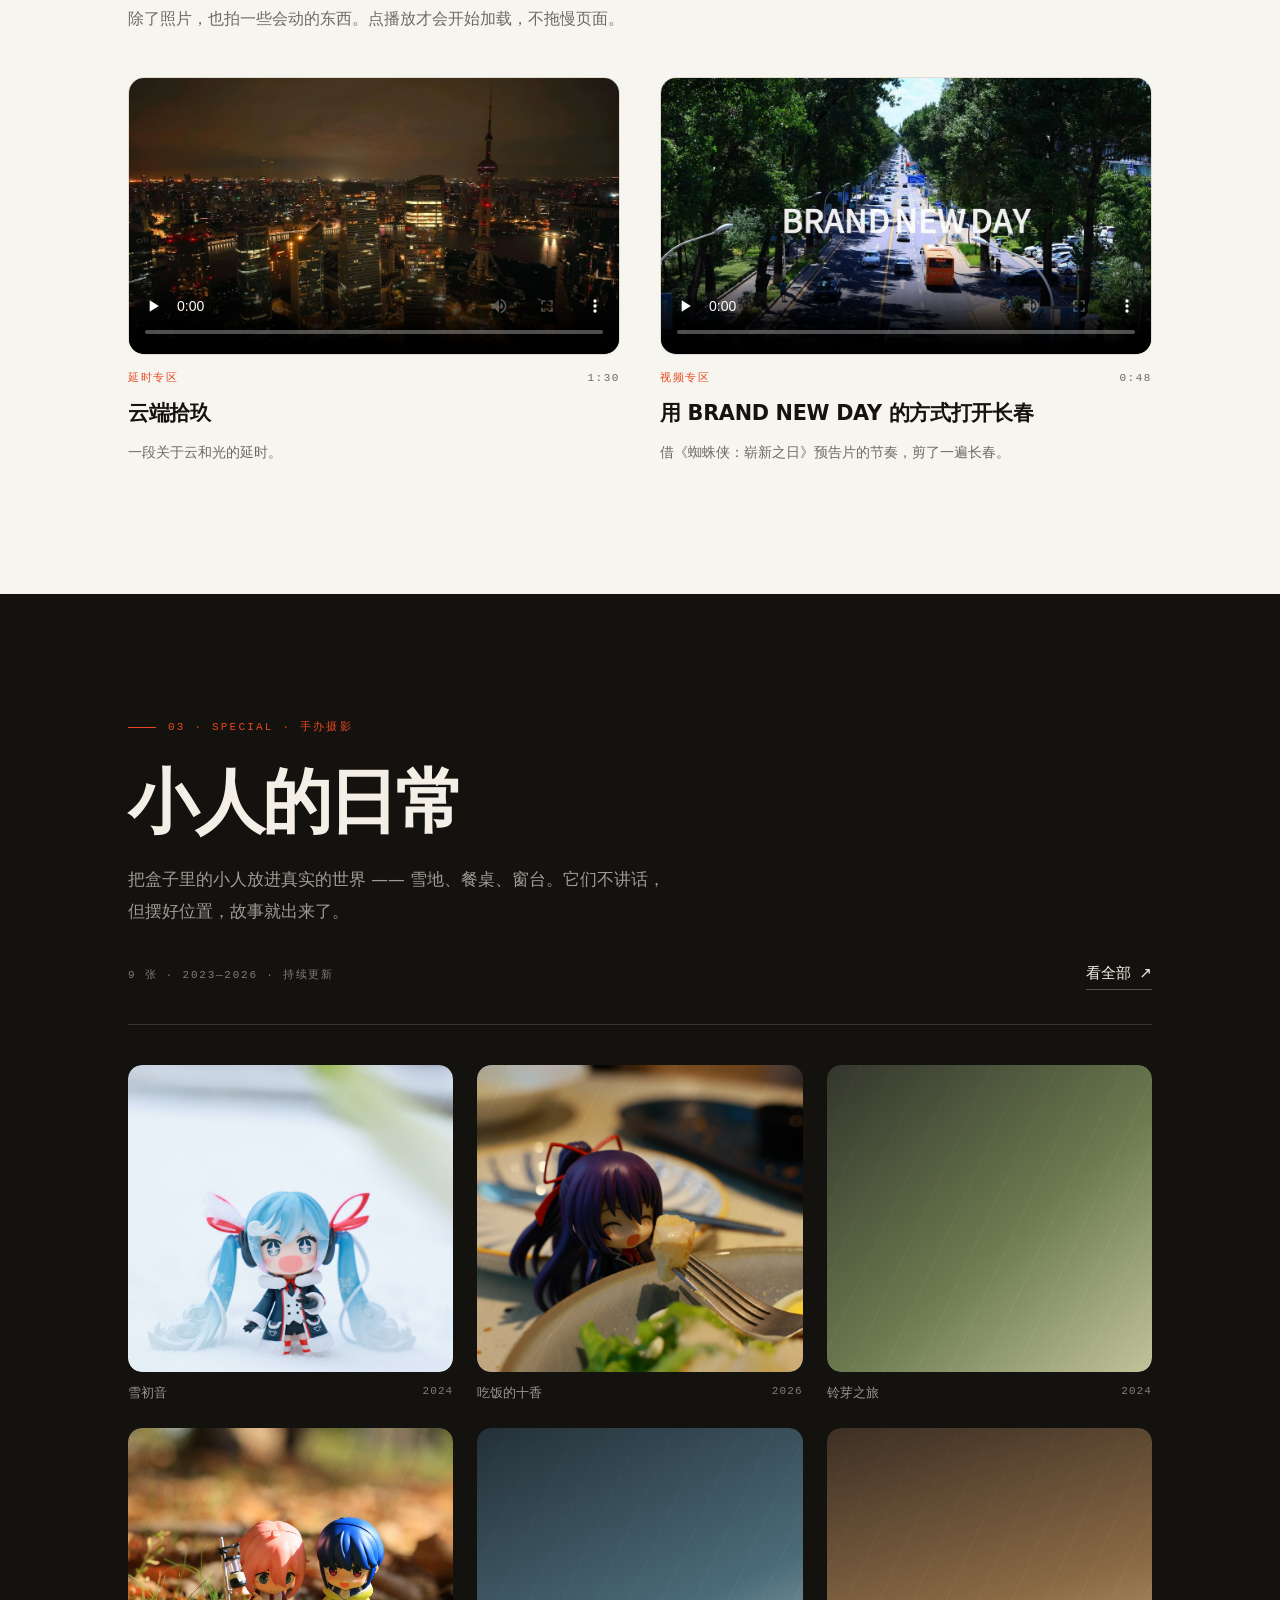
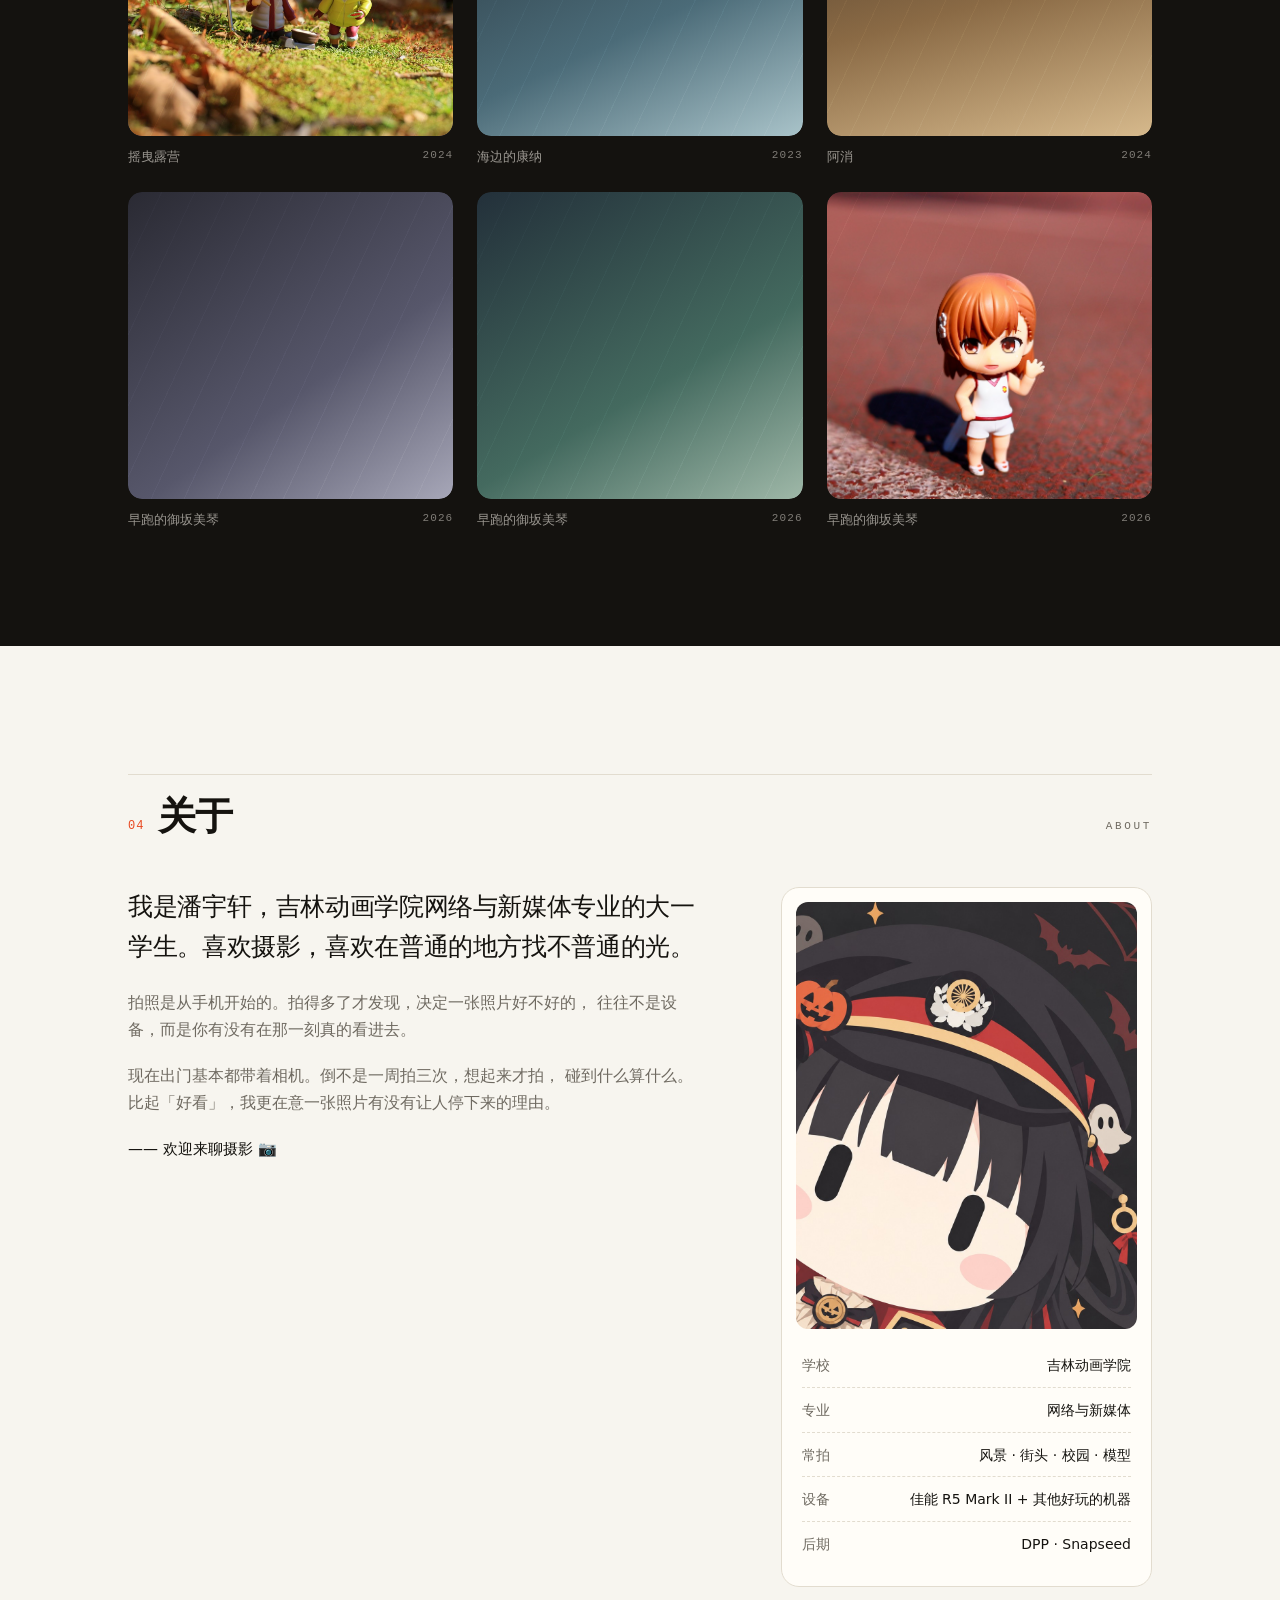
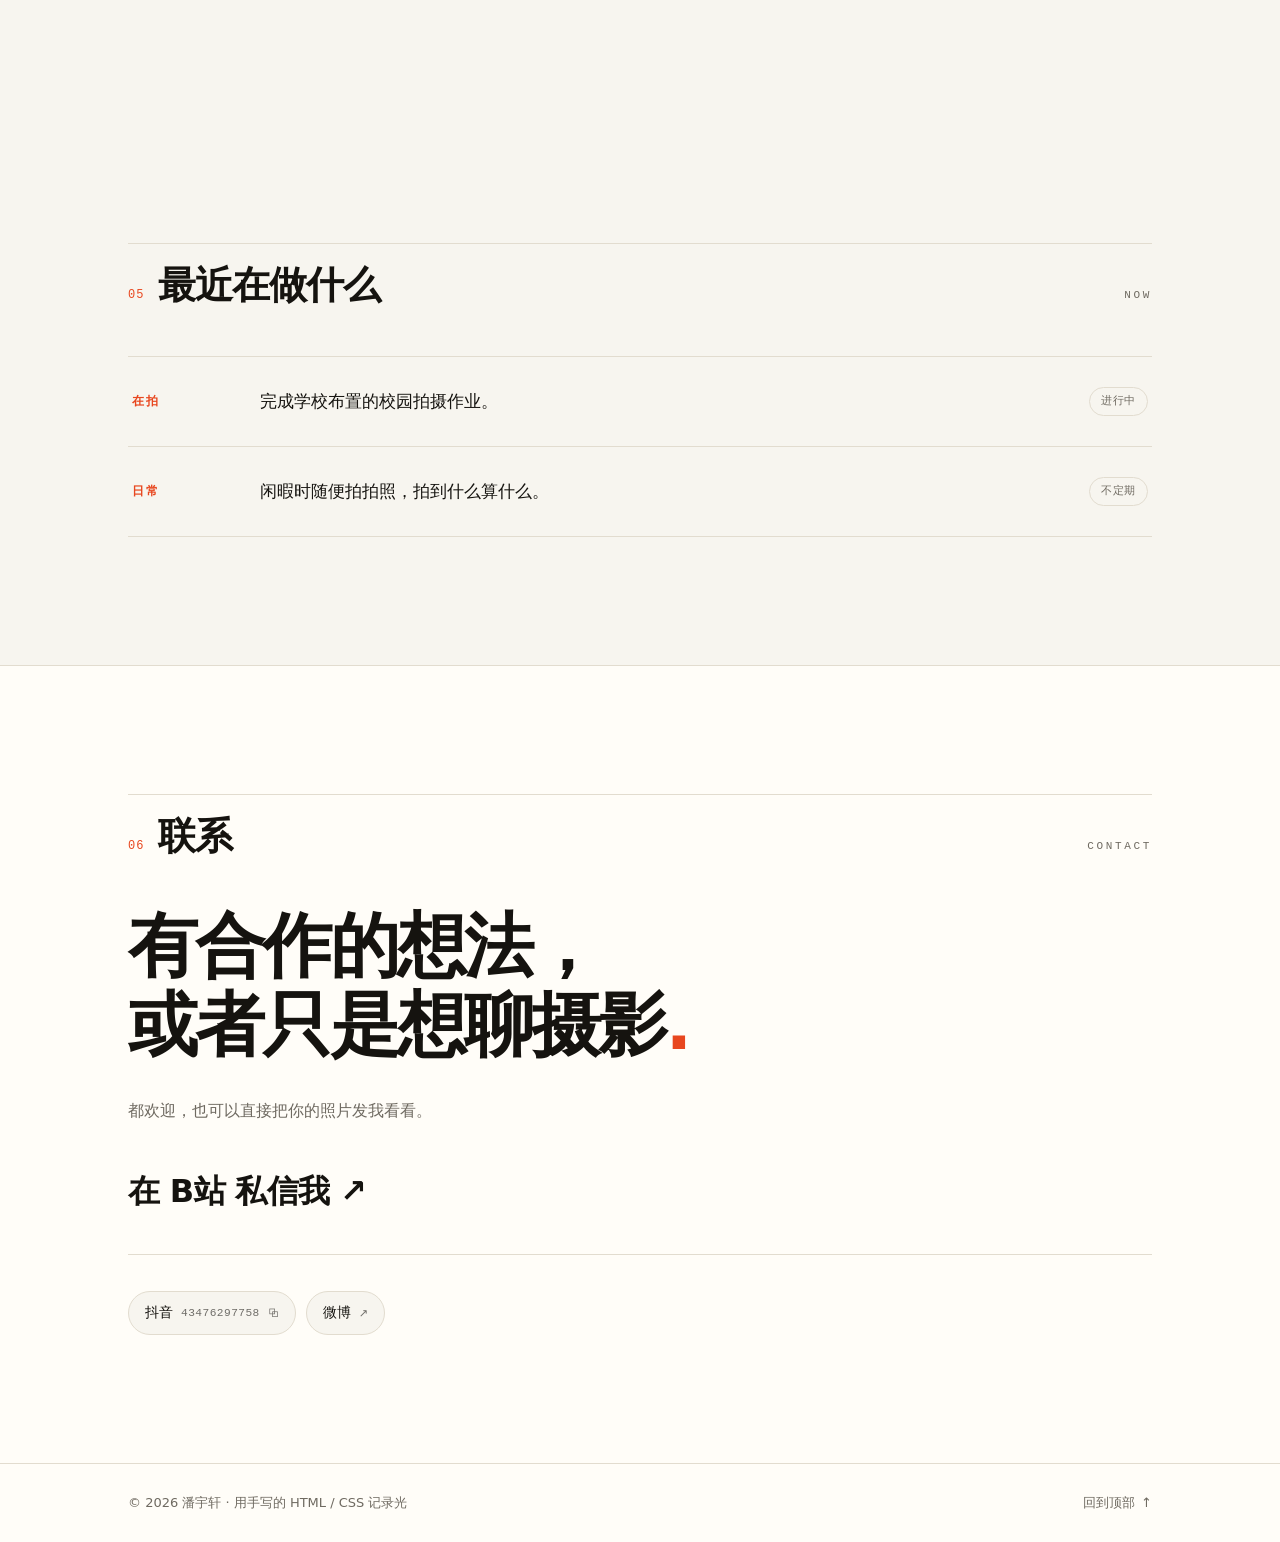
==== commit c3ac850e: "Add files via upload" ====
--- a/index.html
+++ b/index.html
@@ -37,11 +37,11 @@
   <meta property="og:description" content="风光、街头、校园、模型，还有一些会动的东西。" />
   <meta property="og:type" content="website" />
   <meta property="og:url" content="https://panfuture0721-sys.github.io/photo/" />
-  <meta property="og:image" content="https://panfuture0721-sys.github.io/photo/assets/photos/01.jpg" />
+  <meta property="og:image" content="https://panfuture0721-sys.github.io/photo/photos/01.jpg" />
   <meta property="og:image:width" content="1672" />
   <meta property="og:image:height" content="2508" />
   <meta name="twitter:card" content="summary_large_image" />
-  <!-- <meta property="og:image" content="assets/photos/featured.jpg" /> -->
+  <!-- <meta property="og:image" content="photos/featured.jpg" /> -->
 
   <meta name="theme-color" content="#f7f5ef" />
   <link rel="icon" type="image/svg+xml" href="favicon.svg" />
@@ -154,7 +154,7 @@
         </p>
 
         <!-- ✏️ 4：每张照片对应一个 <figure>。
-             换真图：把图片放进 assets/photos/，取消卡片里 <img> 的注释。
+             换真图：把图片放进 photos/，取消卡片里 <img> 的注释。
              顺序可以随便调，编号自己改成 01、02… 就行。 -->
 
         <div class="gallery">
@@ -162,7 +162,7 @@
             <button class="shot__btn" type="button" data-photo
                     data-caption="雪初音 · 2024" aria-label="放大查看：雪初音">
               <span class="ph shot__img ph--2" style="aspect-ratio: 2 / 3">
-                <img src="assets/photos/01.jpg" alt="雪地里的雪初音手办" loading="lazy" decoding="async" />
+                <img src="photos/01.jpg" alt="雪地里的雪初音手办" loading="lazy" decoding="async" />
                 <span class="shot__idx">01</span>
               </span>
             </button>
@@ -173,7 +173,7 @@
             <button class="shot__btn" type="button" data-photo
                     data-caption="雪初音 · 2024" aria-label="放大查看：雪初音">
               <span class="ph shot__img ph--wide ph--3">
-                <img src="assets/photos/20.jpg" alt="雪地里夹着雪球的雪初音手办" loading="lazy" decoding="async" />
+                <img src="photos/20.jpg" alt="雪地里夹着雪球的雪初音手办" loading="lazy" decoding="async" />
                 <span class="shot__idx">02</span>
               </span>
             </button>
@@ -184,7 +184,7 @@
             <button class="shot__btn" type="button" data-photo
                     data-caption="吃饭的十香 · 2026" aria-label="放大查看：吃饭的十香">
               <span class="ph shot__img ph--wide ph--4">
-                <img src="assets/photos/02.jpg" alt="手办和叉子上的食物" loading="lazy" decoding="async" />
+                <img src="photos/02.jpg" alt="手办和叉子上的食物" loading="lazy" decoding="async" />
                 <span class="shot__idx">03</span>
               </span>
             </button>
@@ -195,7 +195,7 @@
             <button class="shot__btn" type="button" data-photo
                     data-caption="站台 · 2024" aria-label="放大查看：站台">
               <span class="ph shot__img ph--wide ph--5">
-                <img src="assets/photos/03.jpg" alt="高铁站台上的工作人员" loading="lazy" decoding="async" />
+                <img src="photos/03.jpg" alt="高铁站台上的工作人员" loading="lazy" decoding="async" />
                 <span class="shot__idx">04</span>
               </span>
             </button>
@@ -206,7 +206,7 @@
             <button class="shot__btn" type="button" data-photo
                     data-caption="麦当劳的午睡 · 2025" aria-label="放大查看：麦当劳的午睡">
               <span class="ph shot__img ph--wide ph--6">
-                <img src="assets/photos/04.jpg" alt="麦当劳里趴在桌上睡着的人" loading="lazy" decoding="async" />
+                <img src="photos/04.jpg" alt="麦当劳里趴在桌上睡着的人" loading="lazy" decoding="async" />
                 <span class="shot__idx">05</span>
               </span>
             </button>
@@ -217,7 +217,7 @@
             <button class="shot__btn" type="button" data-photo
                     data-caption="等日落的人 · 2025" aria-label="放大查看：等日落的人">
               <span class="ph shot__img ph--wide ph--7">
-                <img src="assets/photos/05.jpg" alt="湖边架着三脚架等日落的人" loading="lazy" decoding="async" />
+                <img src="photos/05.jpg" alt="湖边架着三脚架等日落的人" loading="lazy" decoding="async" />
                 <span class="shot__idx">06</span>
               </span>
             </button>
@@ -228,7 +228,7 @@
             <button class="shot__btn" type="button" data-photo
                     data-caption="下水前 · 2025" aria-label="放大查看：下水前">
               <span class="ph shot__img ph--wide ph--8">
-                <img src="assets/photos/06.jpg" alt="黄昏时分湖边码头和游泳的人" loading="lazy" decoding="async" />
+                <img src="photos/06.jpg" alt="黄昏时分湖边码头和游泳的人" loading="lazy" decoding="async" />
                 <span class="shot__idx">07</span>
               </span>
             </button>
@@ -239,7 +239,7 @@
             <button class="shot__btn" type="button" data-photo
                     data-caption="自拍的人 · 2024" aria-label="放大查看：自拍的人">
               <span class="ph shot__img ph--square ph--9">
-                <img src="assets/photos/07.jpg" alt="黄昏湖边举着手机自拍的情侣" loading="lazy" decoding="async" />
+                <img src="photos/07.jpg" alt="黄昏湖边举着手机自拍的情侣" loading="lazy" decoding="async" />
                 <span class="shot__idx">08</span>
               </span>
             </button>
@@ -250,7 +250,7 @@
             <button class="shot__btn" type="button" data-photo
                     data-caption="售卖 · 2024" aria-label="放大查看：售卖">
               <span class="ph shot__img ph--10" style="aspect-ratio: 2 / 3">
-                <img src="assets/photos/08.jpg" alt="桥下摆摊卖旧书的老人" loading="lazy" decoding="async" />
+                <img src="photos/08.jpg" alt="桥下摆摊卖旧书的老人" loading="lazy" decoding="async" />
                 <span class="shot__idx">09</span>
               </span>
             </button>
@@ -261,7 +261,7 @@
             <button class="shot__btn" type="button" data-photo
                     data-caption="敢教日月换新天 · 2024" aria-label="放大查看：敢教日月换新天">
               <span class="ph shot__img ph--wide ph--11">
-                <img src="assets/photos/09.jpg" alt="夕阳下的白色雕像" loading="lazy" decoding="async" />
+                <img src="photos/09.jpg" alt="夕阳下的白色雕像" loading="lazy" decoding="async" />
                 <span class="shot__idx">10</span>
               </span>
             </button>
@@ -272,7 +272,7 @@
             <button class="shot__btn" type="button" data-photo
                     data-caption="冬的云 · 2023" aria-label="放大查看：冬的云">
               <span class="ph shot__img ph--wide ph--12">
-                <img src="assets/photos/10.jpg" alt="结冰的江面和漫天的云" loading="lazy" decoding="async" />
+                <img src="photos/10.jpg" alt="结冰的江面和漫天的云" loading="lazy" decoding="async" />
                 <span class="shot__idx">11</span>
               </span>
             </button>
@@ -283,7 +283,7 @@
             <button class="shot__btn" type="button" data-photo
                     data-caption="航线 · 2023" aria-label="放大查看：航线">
               <span class="ph shot__img ph--wide ph--1">
-                <img src="assets/photos/11.jpg" alt="天上划过一条飞机尾迹" loading="lazy" decoding="async" />
+                <img src="photos/11.jpg" alt="天上划过一条飞机尾迹" loading="lazy" decoding="async" />
                 <span class="shot__idx">12</span>
               </span>
             </button>
@@ -294,7 +294,7 @@
             <button class="shot__btn" type="button" data-photo
                     data-caption="沙滩的影 · 2023" aria-label="放大查看：沙滩的影">
               <span class="ph shot__img ph--wide ph--2">
-                <img src="assets/photos/12.jpg" alt="傍晚水边散步的人群剪影" loading="lazy" decoding="async" />
+                <img src="photos/12.jpg" alt="傍晚水边散步的人群剪影" loading="lazy" decoding="async" />
                 <span class="shot__idx">13</span>
               </span>
             </button>
@@ -305,7 +305,7 @@
             <button class="shot__btn" type="button" data-photo
                     data-caption="地坛的春 · 2024" aria-label="放大查看：地坛的春">
               <span class="ph shot__img ph--3" style="aspect-ratio: 2 / 3">
-                <img src="assets/photos/13.jpg" alt="树荫下长椅上坐着的人" loading="lazy" decoding="async" />
+                <img src="photos/13.jpg" alt="树荫下长椅上坐着的人" loading="lazy" decoding="async" />
                 <span class="shot__idx">14</span>
               </span>
             </button>
@@ -316,7 +316,7 @@
             <button class="shot__btn" type="button" data-photo
                     data-caption="日落 · 2023" aria-label="放大查看：日落">
               <span class="ph shot__img ph--wide ph--4">
-                <img src="assets/photos/14.jpg" alt="橙红色的日落和江面" loading="lazy" decoding="async" />
+                <img src="photos/14.jpg" alt="橙红色的日落和江面" loading="lazy" decoding="async" />
                 <span class="shot__idx">15</span>
               </span>
             </button>
@@ -327,7 +327,7 @@
             <button class="shot__btn" type="button" data-photo
                     data-caption="你好 · 2024" aria-label="放大查看：你好">
               <span class="ph shot__img ph--5" style="aspect-ratio: 2 / 3">
-                <img src="assets/photos/18.jpg" alt="躲在门框后张望的两个孩子" loading="lazy" decoding="async" />
+                <img src="photos/18.jpg" alt="躲在门框后张望的两个孩子" loading="lazy" decoding="async" />
                 <span class="shot__idx">16</span>
               </span>
             </button>
@@ -338,7 +338,7 @@
             <button class="shot__btn" type="button" data-photo
                     data-caption="公交车的沉思 · 2023" aria-label="放大查看：公交车的沉思">
               <span class="ph shot__img ph--square ph--6">
-                <img src="assets/photos/19.jpg" alt="夜班公交车上望着窗外出神的人" loading="lazy" decoding="async" />
+                <img src="photos/19.jpg" alt="夜班公交车上望着窗外出神的人" loading="lazy" decoding="async" />
                 <span class="shot__idx">17</span>
               </span>
             </button>
@@ -349,7 +349,7 @@
             <button class="shot__btn" type="button" data-photo
                     data-caption="日出明珠 · 2023" aria-label="放大查看：日出明珠">
               <span class="ph shot__img ph--7" style="aspect-ratio: 2 / 3">
-                <img src="assets/photos/22.jpg" alt="夕阳下的东方明珠塔" loading="lazy" decoding="async" />
+                <img src="photos/22.jpg" alt="夕阳下的东方明珠塔" loading="lazy" decoding="async" />
                 <span class="shot__idx">18</span>
               </span>
             </button>
@@ -360,7 +360,7 @@
             <button class="shot__btn" type="button" data-photo
                     data-caption="故宫 · 2026" aria-label="放大查看：故宫">
               <span class="ph shot__img ph--8" style="aspect-ratio: 2 / 3">
-                <img src="assets/photos/23.jpg" alt="故宫门前的铜狮" loading="lazy" decoding="async" />
+                <img src="photos/23.jpg" alt="故宫门前的铜狮" loading="lazy" decoding="async" />
                 <span class="shot__idx">19</span>
               </span>
             </button>
@@ -371,7 +371,7 @@
             <button class="shot__btn" type="button" data-photo
                     data-caption="故宫 · 2026" aria-label="放大查看：故宫">
               <span class="ph shot__img ph--9" style="aspect-ratio: 2 / 3">
-                <img src="assets/photos/24.jpg" alt="故宫汉白玉栏杆上的螭首" loading="lazy" decoding="async" />
+                <img src="photos/24.jpg" alt="故宫汉白玉栏杆上的螭首" loading="lazy" decoding="async" />
                 <span class="shot__idx">20</span>
               </span>
             </button>
@@ -382,7 +382,7 @@
             <button class="shot__btn" type="button" data-photo
                     data-caption="故宫 · 2026" aria-label="放大查看：故宫">
               <span class="ph shot__img ph--10" style="aspect-ratio: 2 / 3">
-                <img src="assets/photos/25.jpg" alt="故宫红墙黄瓦的屋角" loading="lazy" decoding="async" />
+                <img src="photos/25.jpg" alt="故宫红墙黄瓦的屋角" loading="lazy" decoding="async" />
                 <span class="shot__idx">21</span>
               </span>
             </button>
@@ -393,7 +393,7 @@
             <button class="shot__btn" type="button" data-photo
                     data-caption="吉动的秋 · 2026" aria-label="放大查看：吉动的秋">
               <span class="ph shot__img ph--wide ph--11">
-                <img src="assets/photos/29.jpg" alt="秋日蓝天下的红色钢架" loading="lazy" decoding="async" />
+                <img src="photos/29.jpg" alt="秋日蓝天下的红色钢架" loading="lazy" decoding="async" />
                 <span class="shot__idx">22</span>
               </span>
             </button>
@@ -404,7 +404,7 @@
             <button class="shot__btn" type="button" data-photo
                     data-caption="吉动的秋 · 2026" aria-label="放大查看：吉动的秋">
               <span class="ph shot__img ph--wide ph--12">
-                <img src="assets/photos/30.jpg" alt="草地上一朵蒲公英" loading="lazy" decoding="async" />
+                <img src="photos/30.jpg" alt="草地上一朵蒲公英" loading="lazy" decoding="async" />
                 <span class="shot__idx">23</span>
               </span>
             </button>
@@ -415,7 +415,7 @@
             <button class="shot__btn" type="button" data-photo
                     data-caption="吉动的秋 · 2026" aria-label="放大查看：吉动的秋">
               <span class="ph shot__img ph--wide ph--1">
-                <img src="assets/photos/31.jpg" alt="蒲公英花上停着的蜜蜂" loading="lazy" decoding="async" />
+                <img src="photos/31.jpg" alt="蒲公英花上停着的蜜蜂" loading="lazy" decoding="async" />
                 <span class="shot__idx">24</span>
               </span>
             </button>
@@ -426,7 +426,7 @@
             <button class="shot__btn" type="button" data-photo
                     data-caption="吉动的秋 · 2026" aria-label="放大查看：吉动的秋">
               <span class="ph shot__img ph--square ph--2">
-                <img src="assets/photos/32.jpg" alt="满地落叶的白桦林和一个人" loading="lazy" decoding="async" />
+                <img src="photos/32.jpg" alt="满地落叶的白桦林和一个人" loading="lazy" decoding="async" />
                 <span class="shot__idx">25</span>
               </span>
             </button>
@@ -437,7 +437,7 @@
             <button class="shot__btn" type="button" data-photo
                     data-caption="新华门 · 2023" aria-label="放大查看：新华门">
               <span class="ph shot__img ph--wide ph--3">
-                <img src="assets/photos/33.jpg" alt="新华门和门前的卫兵" loading="lazy" decoding="async" />
+                <img src="photos/33.jpg" alt="新华门和门前的卫兵" loading="lazy" decoding="async" />
                 <span class="shot__idx">26</span>
               </span>
             </button>
@@ -448,7 +448,7 @@
             <button class="shot__btn" type="button" data-photo
                     data-caption="云 · 2024" aria-label="放大查看：云">
               <span class="ph shot__img ph--wide ph--4">
-                <img src="assets/photos/34.jpg" alt="蓝天白云和一座通信塔" loading="lazy" decoding="async" />
+                <img src="photos/34.jpg" alt="蓝天白云和一座通信塔" loading="lazy" decoding="async" />
                 <span class="shot__idx">27</span>
               </span>
             </button>
@@ -474,8 +474,8 @@
         <div class="videos">
           <article class="video-card reveal">
             <div class="video-card__frame">
-              <video controls playsinline preload="none" poster="assets/videos/cloud19-poster.jpg">
-                <source src="assets/videos/cloud19.mp4" type="video/mp4" />
+              <video controls playsinline preload="none" poster="videos/cloud19-poster.jpg">
+                <source src="videos/cloud19.mp4" type="video/mp4" />
                 你的浏览器不支持视频播放。
               </video>
             </div>
@@ -490,8 +490,8 @@
 
           <article class="video-card reveal">
             <div class="video-card__frame">
-              <video controls playsinline preload="none" poster="assets/videos/brand-new-day-poster.jpg">
-                <source src="assets/videos/brand-new-day.mp4" type="video/mp4" />
+              <video controls playsinline preload="none" poster="videos/brand-new-day-poster.jpg">
+                <source src="videos/brand-new-day.mp4" type="video/mp4" />
                 你的浏览器不支持视频播放。
               </video>
             </div>
@@ -531,7 +531,7 @@
             <button class="shot__btn" type="button" data-photo
                     data-caption="雪初音 · 2024" aria-label="放大查看：雪初音">
               <span class="ph ph--2">
-                <img src="assets/photos/01.jpg" alt="雪地里的雪初音手办" loading="lazy" decoding="async" />
+                <img src="photos/01.jpg" alt="雪地里的雪初音手办" loading="lazy" decoding="async" />
               </span>
             </button>
             <figcaption class="zone__cap"><span>雪初音</span><span>2024</span></figcaption>
@@ -541,7 +541,7 @@
             <button class="shot__btn" type="button" data-photo
                     data-caption="吃饭的十香 · 2026" aria-label="放大查看：吃饭的十香">
               <span class="ph ph--3">
-                <img src="assets/photos/02.jpg" alt="手办和叉子上的食物" loading="lazy" decoding="async" />
+                <img src="photos/02.jpg" alt="手办和叉子上的食物" loading="lazy" decoding="async" />
               </span>
             </button>
             <figcaption class="zone__cap"><span>吃饭的十香</span><span>2026</span></figcaption>
@@ -551,7 +551,7 @@
             <button class="shot__btn" type="button" data-photo
                     data-caption="铃芽之旅 · 2024" aria-label="放大查看：铃芽之旅">
               <span class="ph ph--4">
-                <img src="assets/photos/15.jpg" alt="坐在黄色小椅子旁的手办" loading="lazy" decoding="async" />
+                <img src="photos/15.jpg" alt="坐在黄色小椅子旁的手办" loading="lazy" decoding="async" />
               </span>
             </button>
             <figcaption class="zone__cap"><span>铃芽之旅</span><span>2024</span></figcaption>
@@ -561,7 +561,7 @@
             <button class="shot__btn" type="button" data-photo
                     data-caption="摇曳露营 · 2024" aria-label="放大查看：摇曳露营">
               <span class="ph ph--5">
-                <img src="assets/photos/16.jpg" alt="篝火旁的两个手办" loading="lazy" decoding="async" />
+                <img src="photos/16.jpg" alt="篝火旁的两个手办" loading="lazy" decoding="async" />
               </span>
             </button>
             <figcaption class="zone__cap"><span>摇曳露营</span><span>2024</span></figcaption>
@@ -571,7 +571,7 @@
             <button class="shot__btn" type="button" data-photo
                     data-caption="海边的康纳 · 2023" aria-label="放大查看：海边的康纳">
               <span class="ph ph--6">
-                <img src="assets/photos/17.jpg" alt="水边拿着小螃蟹的手办" loading="lazy" decoding="async" />
+                <img src="photos/17.jpg" alt="水边拿着小螃蟹的手办" loading="lazy" decoding="async" />
               </span>
             </button>
             <figcaption class="zone__cap"><span>海边的康纳</span><span>2023</span></figcaption>
@@ -581,7 +581,7 @@
             <button class="shot__btn" type="button" data-photo
                     data-caption="阿消 · 2024" aria-label="放大查看：阿消">
               <span class="ph ph--7">
-                <img src="assets/photos/21.jpg" alt="戴消防头盔拿着斧头的手办" loading="lazy" decoding="async" />
+                <img src="photos/21.jpg" alt="戴消防头盔拿着斧头的手办" loading="lazy" decoding="async" />
               </span>
             </button>
             <figcaption class="zone__cap"><span>阿消</span><span>2024</span></figcaption>
@@ -591,7 +591,7 @@
             <button class="shot__btn" type="button" data-photo
                     data-caption="早跑的御坂美琴 · 2026" aria-label="放大查看：早跑的御坂美琴">
               <span class="ph ph--8">
-                <img src="assets/photos/26.jpg" alt="跑道上奔跑的手办" loading="lazy" decoding="async" />
+                <img src="photos/26.jpg" alt="跑道上奔跑的手办" loading="lazy" decoding="async" />
               </span>
             </button>
             <figcaption class="zone__cap"><span>早跑的御坂美琴</span><span>2026</span></figcaption>
@@ -601,7 +601,7 @@
             <button class="shot__btn" type="button" data-photo
                     data-caption="早跑的御坂美琴 · 2026" aria-label="放大查看：早跑的御坂美琴">
               <span class="ph ph--9">
-                <img src="assets/photos/27.jpg" alt="石台上站着的手办" loading="lazy" decoding="async" />
+                <img src="photos/27.jpg" alt="石台上站着的手办" loading="lazy" decoding="async" />
               </span>
             </button>
             <figcaption class="zone__cap"><span>早跑的御坂美琴</span><span>2026</span></figcaption>
@@ -611,7 +611,7 @@
             <button class="shot__btn" type="button" data-photo
                     data-caption="早跑的御坂美琴 · 2026" aria-label="放大查看：早跑的御坂美琴">
               <span class="ph ph--10">
-                <img src="assets/photos/28.jpg" alt="跑道上挥手的手办" loading="lazy" decoding="async" />
+                <img src="photos/28.jpg" alt="跑道上挥手的手办" loading="lazy" decoding="async" />
               </span>
             </button>
             <figcaption class="zone__cap"><span>早跑的御坂美琴</span><span>2026</span></figcaption>
@@ -647,12 +647,7 @@
           </div>
 
           <aside class="about__card reveal">
-            <!-- ✏️ 6：换成你的照片（放一张自拍或工作照）
-            <img class="portrait" src="assets/photos/me.jpg" alt="潘宇轩" />
-            -->
-            <div class="portrait__ph" aria-hidden="true">
-              <span>你的照片<br /><small>assets/photos/me.jpg</small></span>
-            </div>
+            <img class="portrait" src="photos/me.jpg" alt="潘宇轩的个人画像" />
 
             <dl class="facts">
               <div><dt>学校</dt><dd>吉林动画学院</dd></div>
